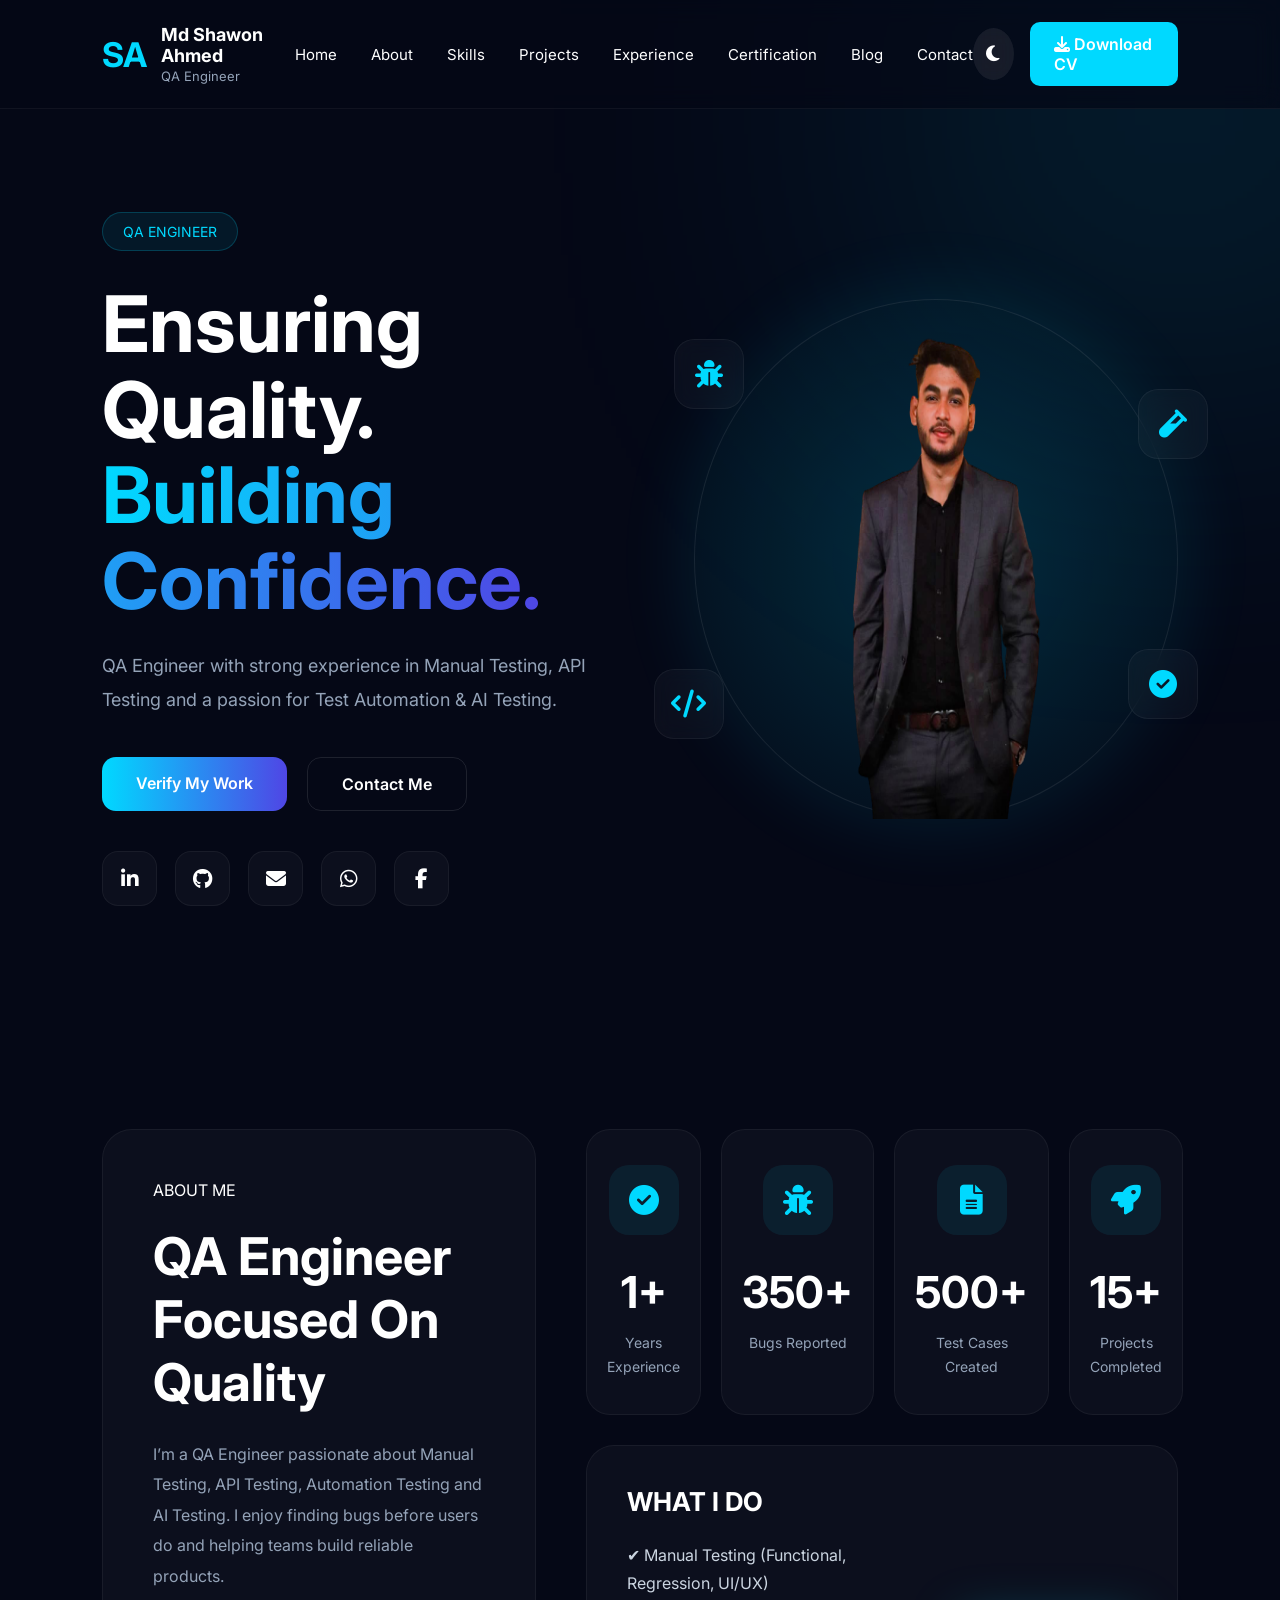
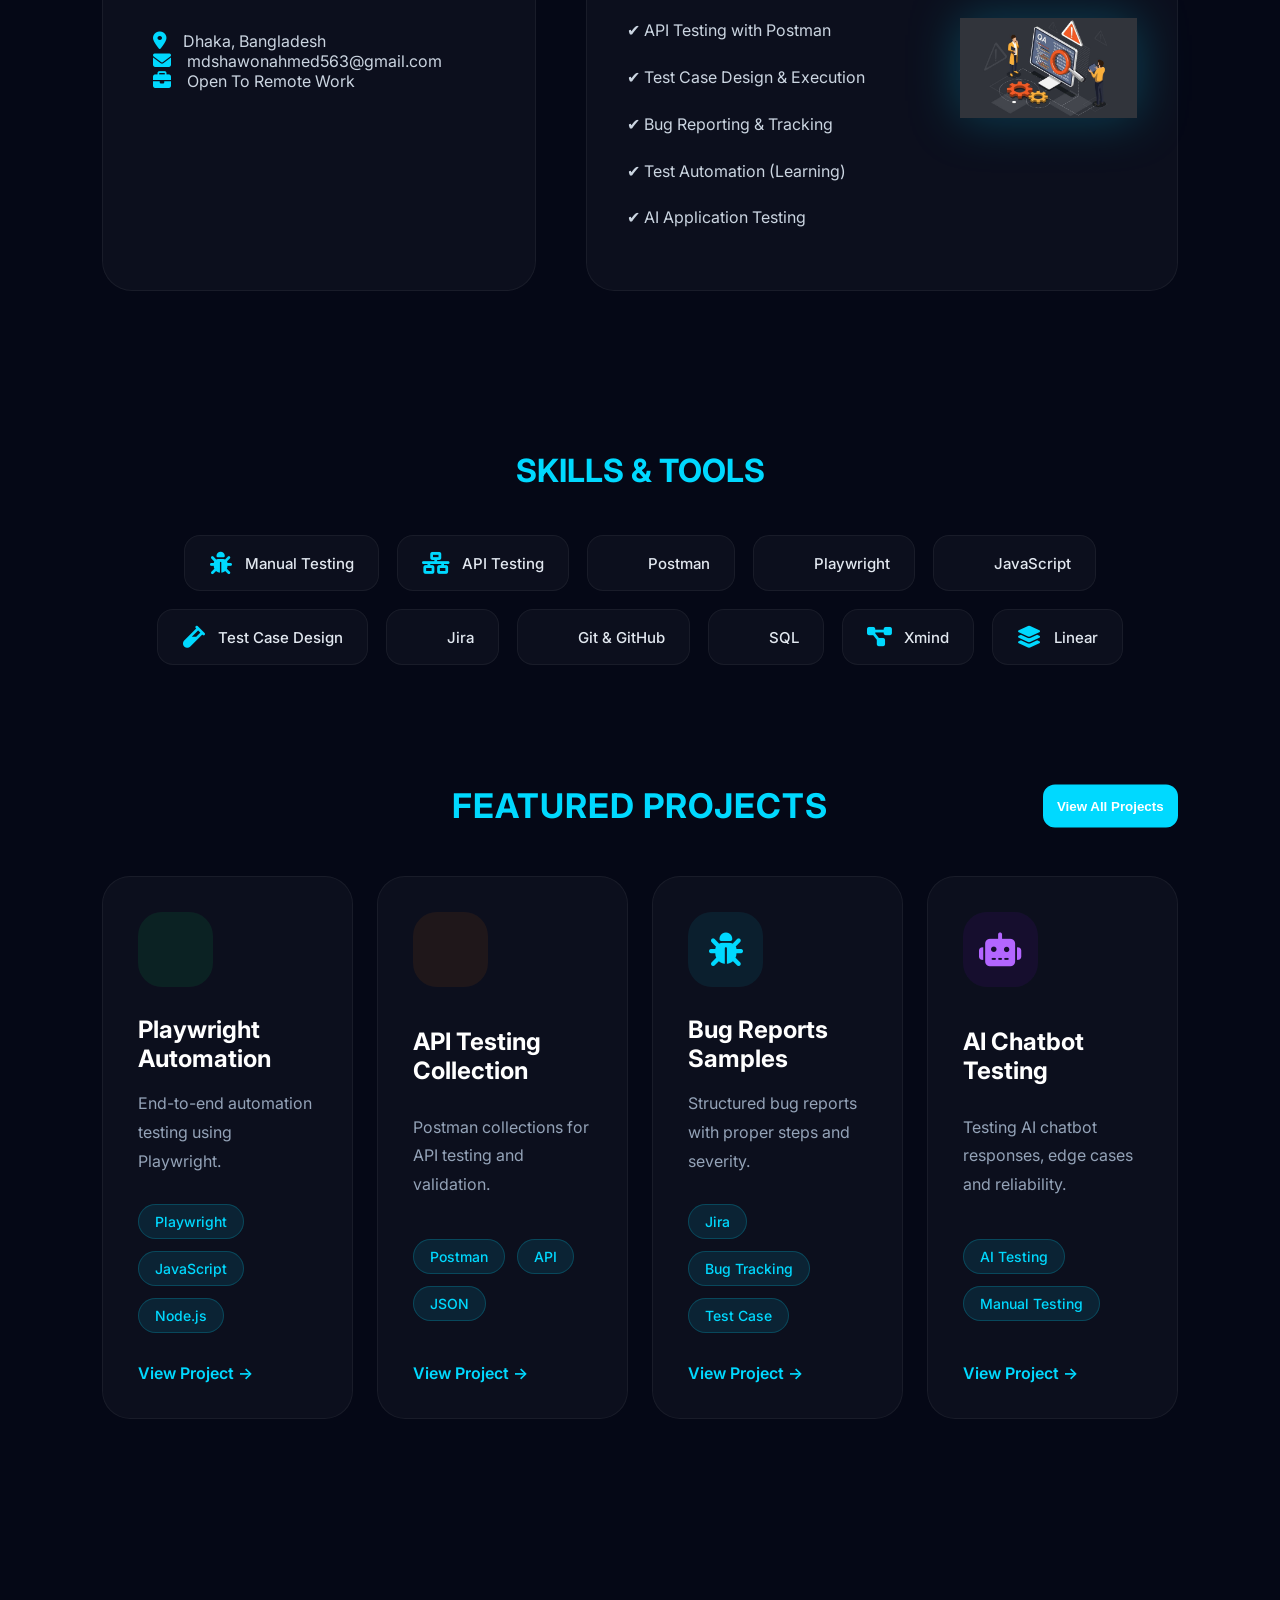
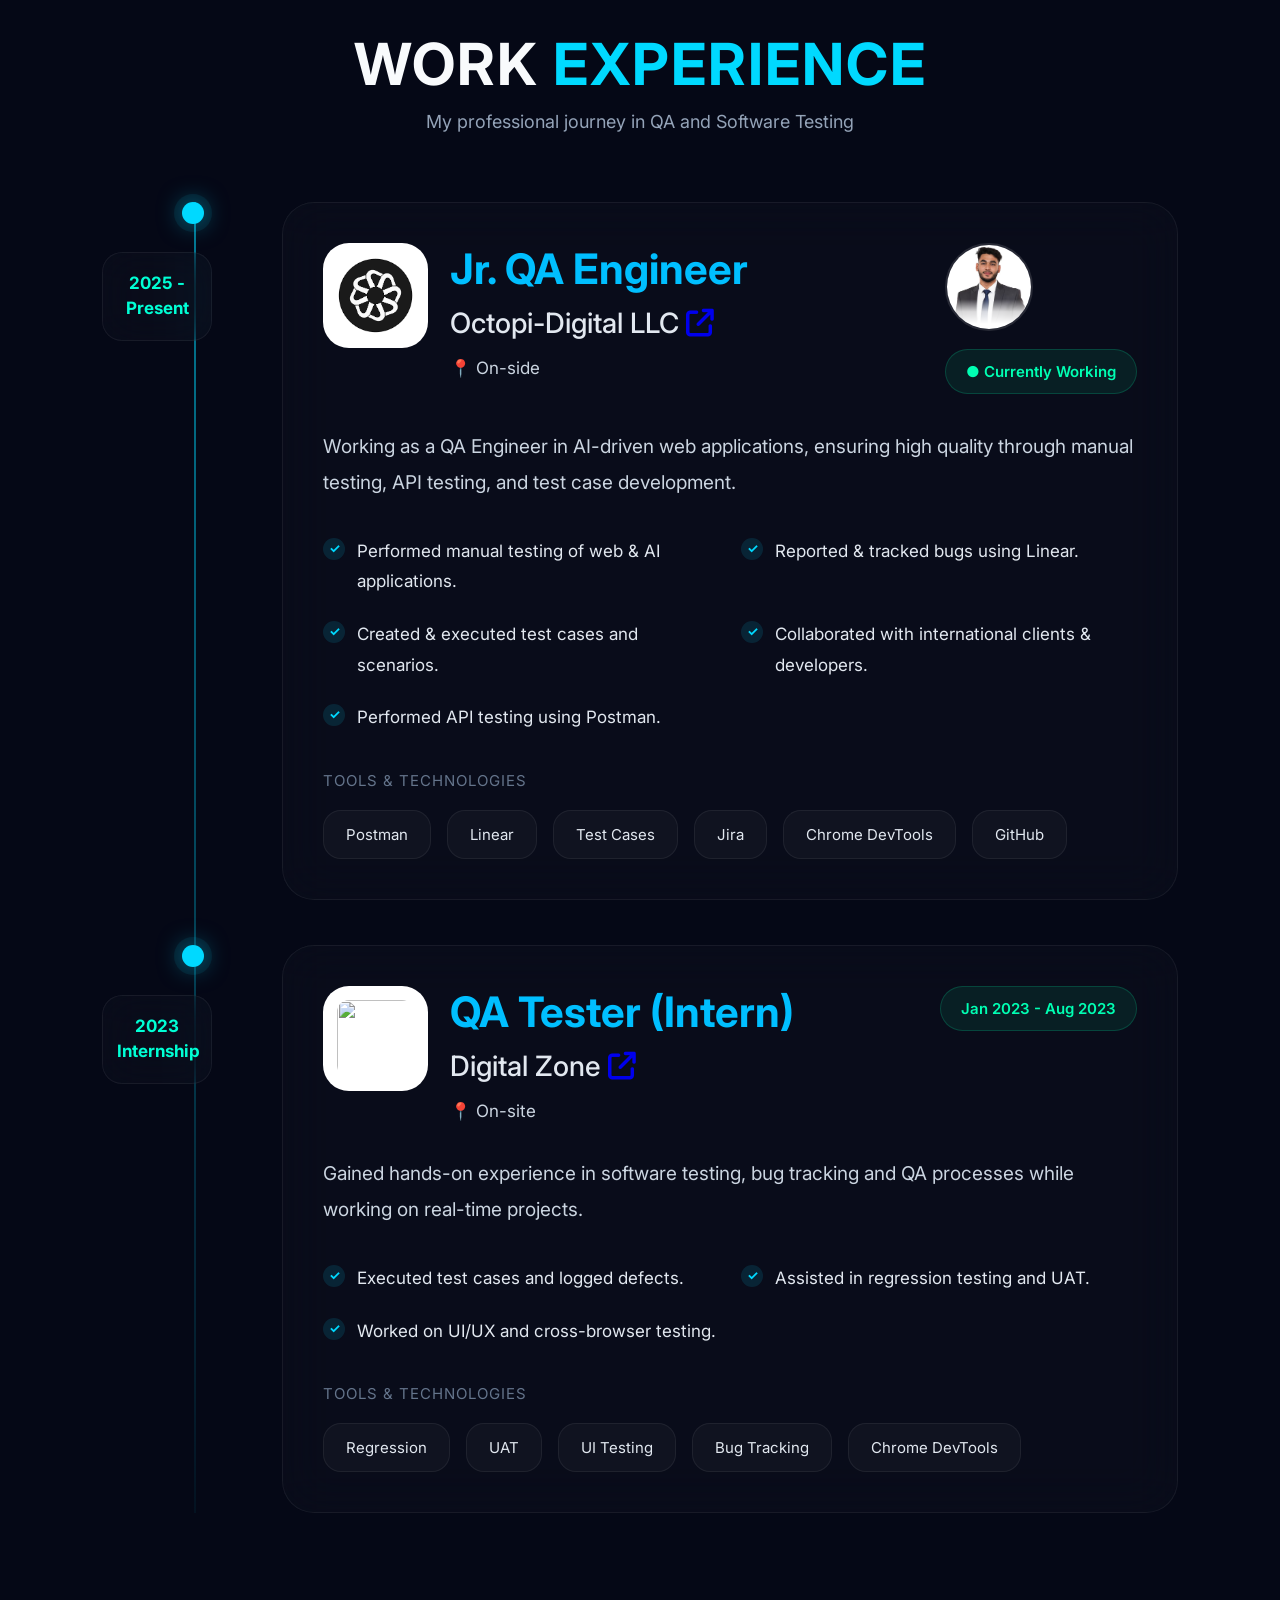
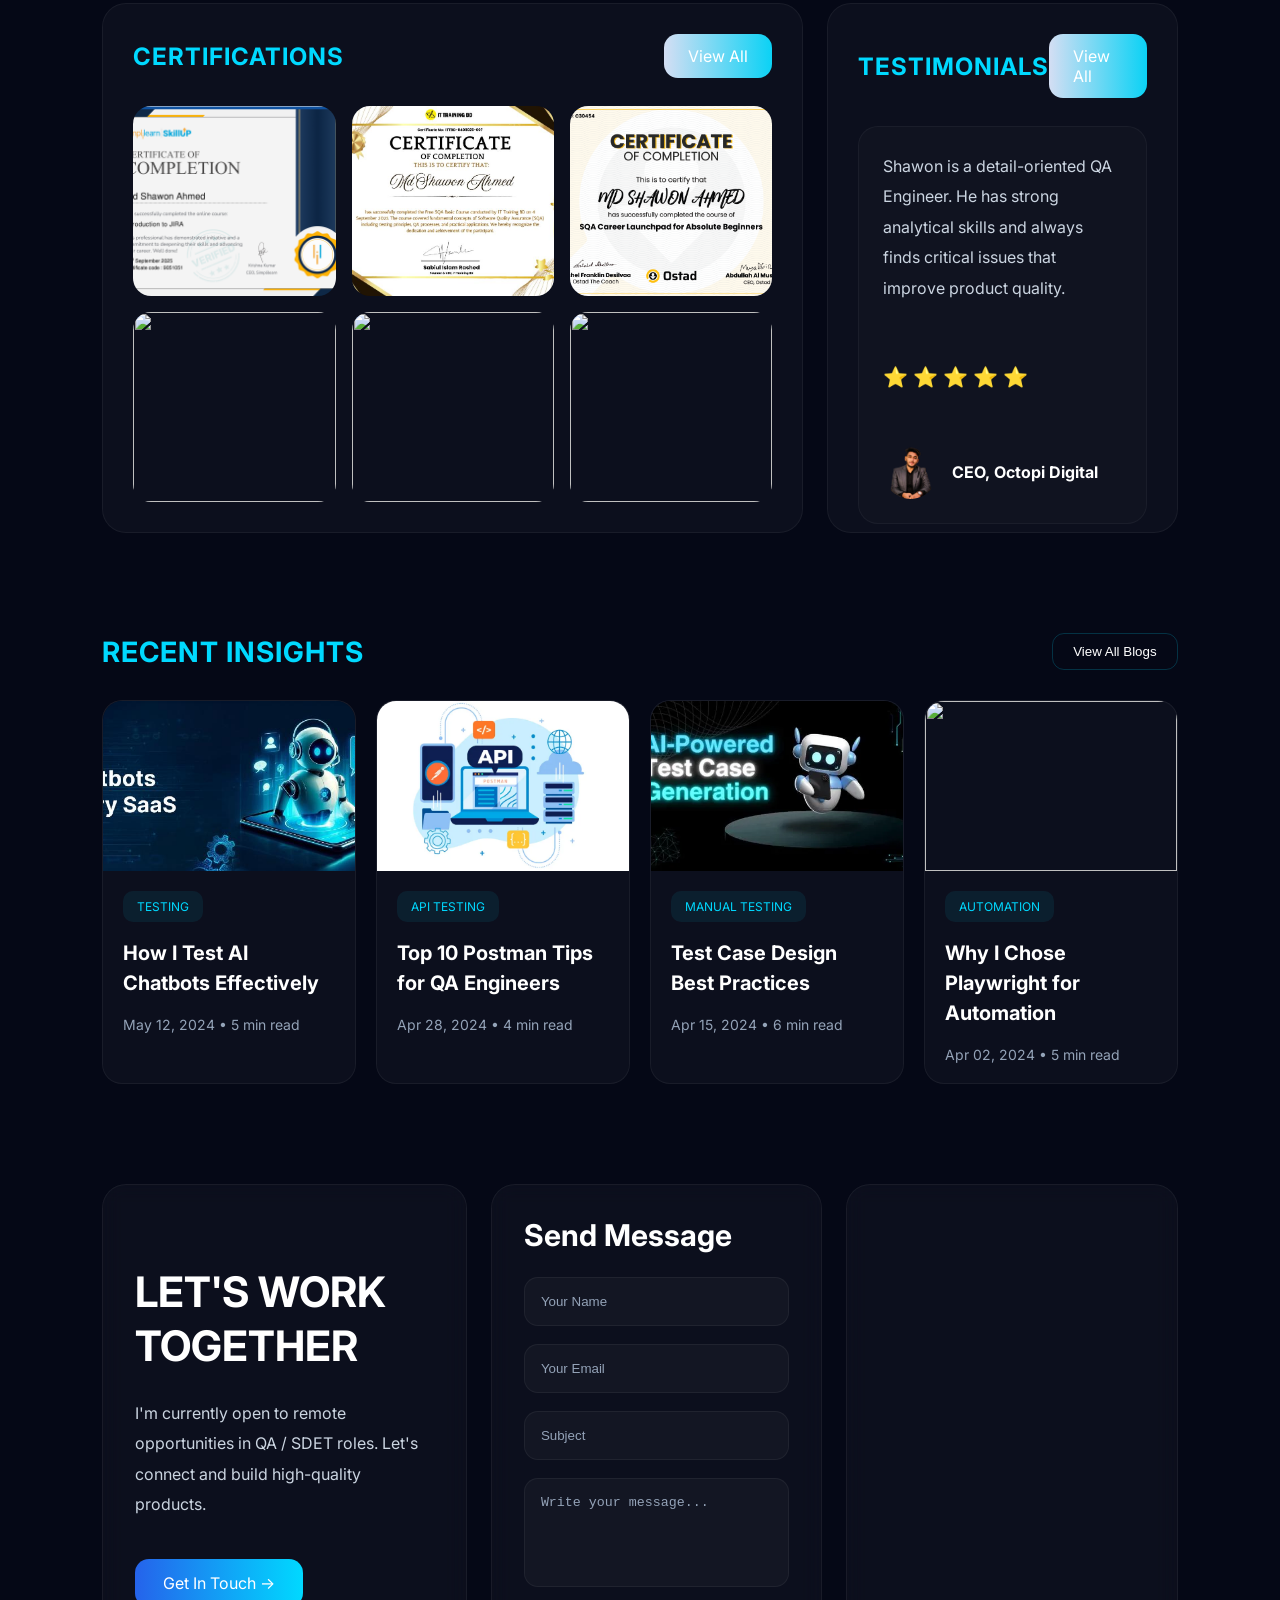
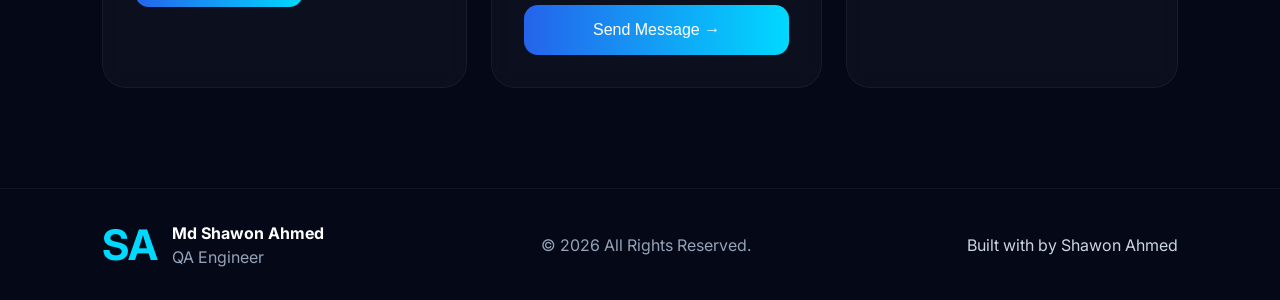
==== index.html @ 70857142 "Added chatbot" ====
<!DOCTYPE html>
<html lang="en">

<head>
    <meta charset="UTF-8" />
    <meta name="viewport" content="width=device-width, initial-scale=1.0" />

    <title>Md Shawon Ahmed | QA Engineer</title>
    <link rel="preconnect" href="https://fonts.googleapis.com">
    <link rel="preconnect" href="https://fonts.gstatic.com" crossorigin>

    <link href="https://fonts.googleapis.com/css2?family=Inter:wght@300;400;500;600;700&display=swap" rel="stylesheet">

    <link rel="stylesheet" href="style.css" />
    <link rel="stylesheet" href="https://cdnjs.cloudflare.com/ajax/libs/font-awesome/6.5.1/css/all.min.css" />
    <link rel="stylesheet" href="https://cdn.jsdelivr.net/gh/devicons/devicon@latest/devicon.min.css">
    <link rel="stylesheet" href="https://cdnjs.cloudflare.com/ajax/libs/font-awesome/6.5.1/css/all.min.css" />
</head>

<body>

    <nav class="navbar">

        <!-- LOGO AREA -->

        <div class="logo-area">

            <div class="logo">
                SA
            </div>

            <div class="logo-text">

                <h3>Md Shawon Ahmed</h3>

                <p>QA Engineer</p>

            </div>

        </div>


        <!-- NAV LINKS -->

        <ul class="nav-links">

            <li>
                <a href="#home">Home</a>
            </li>

            <li>
                <a href="#about">About</a>
            </li>

            <li>
                <a href="#skills">Skills</a>
            </li>

            <li>
                <a href="#projects">Projects</a>
            </li>

            <li>
                <a href="#experience">Experience</a>
            </li>

            <li>
                <a href="#certification">Certification</a>
            </li>

            <li>
                <a href="#blog">Blog</a>
            </li>

            <li>
                <a href="#contact">Contact</a>
            </li>

        </ul>

        <!-- RIGHT BUTTONS -->

        <div class="nav-right">

            <button id="theme-toggle">

                <i class="fas fa-moon"></i>

            </button>

            <a href="cv.pdf" download class="cv-btn"> <i class="fa-solid fa-download"></i>
                Download CV
            </a>
        </div>

    </nav>


    <section class="hero" id="home">

        <div class="hero-left">

            <p class="tag">
                QA ENGINEER
            </p>

            <h1>
                Ensuring Quality.<br>
                <span>Building Confidence.</span>
            </h1>

            <p class="hero-description">

                QA Engineer with strong experience in
                Manual Testing, API Testing and a passion
                for Test Automation & AI Testing.

            </p>

            <div class="hero-buttons">

                <a href="#projects" class="primary-btn">

                    Verify My Work

                </a>

                <a href="#contact" class="secondary-btn">

                    Contact Me

                </a>
            </div>


            <!-- SOCIAL ICONS -->

            <div class="social-icons">

                <a href="https://www.linkedin.com/in/mdshawonahmed/" target="_blank">
                    <i class="fab fa-linkedin-in"></i>
                </a>

                <a href="https://github.com/shawon-sqa" target="_blank">
                    <i class="fab fa-github"></i>
                </a>

                <a href="mailto:mdshawonahmed563@gmail.com" target="_blank">
                    <i class="fas fa-envelope"></i>
                </a>

                <a href="https://wa.me/+8801624496597" target="_blank">
                    <i class="fab fa-whatsapp"></i>
                </a>

                <a href="https://www.facebook.com/share/zrfeBmpU6BJ9ZnfE/" target="_blank">
                    <i class="fab fa-facebook-f"></i>
                </a>

            </div>

        </div>



        <!-- RIGHT SIDE -->

        <div class="hero-right">

            <div class="hero-image-container">

                <!-- FLOAT ICONS -->

                <div class="floating-icon icon-1">
                    <i class="fas fa-bug"></i>
                </div>

                <div class="floating-icon icon-2">
                    <i class="fas fa-code"></i>
                </div>

                <div class="floating-icon icon-3">
                    <i class="fas fa-vial"></i>
                </div>

                <div class="floating-icon icon-4">
                    <i class="fas fa-check-circle"></i>
                </div>


                <!-- IMAGE -->

                <div class="profile-circle">

                    <img src="images/profile.png" height="520px" width="520px" alt="profile">

                </div>

            </div>

        </div>

    </section>

    <!-- ABOUT SECTION -->

    <section class="about-section" id="about">

        <!-- LEFT CARD -->

        <div class="about-left">

            <p class="section-tag">
                ABOUT ME
            </p>

            <h2>
                QA Engineer Focused On Quality
            </h2>

            <p class="about-description">

                I’m a QA Engineer passionate about
                Manual Testing, API Testing,
                Automation Testing and AI Testing.

                I enjoy finding bugs before users do
                and helping teams build reliable products.

            </p>

            <!-- INFO LIST -->

            <div class="about-info">

                <div class="info-item">

                    <i class="fas fa-location-dot"></i>

                    <span>Dhaka, Bangladesh</span>

                </div>


                <div class="info-item">

                    <i class="fas fa-envelope"></i>

                    <span>
                        mdshawonahmed563@gmail.com
                    </span>

                </div>


                <div class="info-item">

                    <i class="fas fa-briefcase"></i>

                    <span>
                        Open To Remote Work
                    </span>

                </div>

            </div>

        </div>



        <!-- RIGHT SIDE -->

        <!-- RIGHT SIDE -->

        <div class="about-right">

            <!-- TOP STATS -->

            <div class="stats-grid">

                <!-- CARD 1 -->

                <div class="stat-card">

                    <div class="stat-icon">
                        <i class="fas fa-check-circle"></i>
                    </div>

                    <h3>1+</h3>

                    <p>Years Experience</p>

                </div>


                <!-- CARD 2 -->

                <div class="stat-card">

                    <div class="stat-icon">
                        <i class="fas fa-bug"></i>
                    </div>

                    <h3>350+</h3>

                    <p>Bugs Reported</p>

                </div>


                <!-- CARD 3 -->

                <div class="stat-card">

                    <div class="stat-icon">
                        <i class="fas fa-file-lines"></i>
                    </div>

                    <h3>500+</h3>

                    <p>Test Cases Created</p>

                </div>


                <!-- CARD 4 -->

                <div class="stat-card">

                    <div class="stat-icon">
                        <i class="fas fa-rocket"></i>
                    </div>

                    <h3>15+</h3>

                    <p>Projects Completed</p>

                </div>

            </div>



            <!-- WHAT I DO CARD -->

            <div class="what-main-card">

                <!-- LEFT -->

                <div class="what-left">

                    <h3>
                        WHAT I DO
                    </h3>

                    <ul>

                        <li>
                            ✔ Manual Testing (Functional, Regression, UI/UX)
                        </li>

                        <li>
                            ✔ API Testing with Postman
                        </li>

                        <li>
                            ✔ Test Case Design & Execution
                        </li>

                        <li>
                            ✔ Bug Reporting & Tracking
                        </li>

                        <li>
                            ✔ Test Automation (Learning)
                        </li>

                        <li>
                            ✔ AI Application Testing
                        </li>

                    </ul>

                </div>



                <!-- RIGHT -->

                <div class="what-image">

                    <img src="images/testing.jpg" alt="testing">

                </div>

            </div>

        </div>

    </section>

    <!-- SKILLS SECTION -->

    <section class="skills-section" id="skills">

        <h2>
            SKILLS & TOOLS
        </h2>

        <div class="tools-wrapper">

            <div class="tool-item">
                <i class="fas fa-bug"></i>
                <span>Manual Testing</span>
            </div>


            <div class="tool-item">
                <i class="fas fa-network-wired"></i>
                <span>API Testing</span>
            </div>


            <div class="tool-item">
                <i class="devicon-postman-plain colored"></i>
                <span>Postman</span>
            </div>


            <div class="tool-item">
                <i class="devicon-playwright-plain colored"></i>
                <span>Playwright</span>
            </div>


            <div class="tool-item">
                <i class="devicon-javascript-plain colored"></i>
                <span>JavaScript</span>
            </div>


            <div class="tool-item">
                <i class="fas fa-vial"></i>
                <span>Test Case Design</span>
            </div>


            <div class="tool-item">
                <i class="devicon-jira-plain colored"></i>
                <span>Jira</span>
            </div>


            <div class="tool-item">
                <i class="devicon-github-original"></i>
                <span>Git & GitHub</span>
            </div>


            <div class="tool-item">
                <i class="devicon-mysql-plain colored"></i>
                <span>SQL</span>
            </div>


            <div class="tool-item">
                <i class="fas fa-diagram-project"></i>
                <span>Xmind</span>
            </div>


            <div class="tool-item">
                <i class="fas fa-layer-group"></i>
                <span>Linear</span>
            </div>

        </div>


    </section>

    <!-- PROJECTS SECTION -->

    <section class="projects-section" id="projects">

        <!-- TITLE -->

        <div class="project-top">

            <h2>
                FEATURED PROJECTS
            </h2>

            <button class="project-btn" onclick="window.location.href='projects.html'">
                View All Projects
            </button>

        </div>



        <!-- PROJECT GRID -->

        <div class="project-grid">


            <!-- CARD 1 -->

            <div class="project-card">

                <div class="project-icon playwright">

                    <i class="devicon-playwright-plain"></i>

                </div>

                <h3>
                    Playwright Automation
                </h3>

                <p>
                    End-to-end automation testing
                    using Playwright.
                </p>


                <!-- TAGS -->

                <div class="project-tags">

                    <span>Playwright</span>

                    <span>JavaScript</span>

                    <span>Node.js</span>

                </div>

                <a href="project-automation-testing.html" class="view-project">
                    View Project →
                </a>
            </div>



            <!-- CARD 2 -->

            <div class="project-card">

                <div class="project-icon postman">

                    <i class="devicon-postman-plain"></i>

                </div>

                <h3>
                    API Testing Collection
                </h3>

                <p>
                    Postman collections for API
                    testing and validation.
                </p>


                <div class="project-tags">

                    <span>Postman</span>

                    <span>API</span>

                    <span>JSON</span>

                </div>


                <a href="project-api-testing.html" class="view-project">
                    View Project →
                </a>
            </div>



            <!-- CARD 3 -->

            <div class="project-card">

                <div class="project-icon bug">

                    <i class="fas fa-bug"></i>

                </div>

                <h3>
                    Bug Reports Samples
                </h3>

                <p>
                    Structured bug reports with
                    proper steps and severity.
                </p>


                <div class="project-tags">

                    <span>Jira</span>

                    <span>Bug Tracking</span>

                    <span>Test Case</span>

                </div>


                <a href="project-bug-report.html" class="view-project">
                    View Project →
                </a>

            </div>



            <!-- CARD 4 -->

            <div class="project-card">

                <div class="project-icon ai">

                    <i class="fas fa-robot"></i>

                </div>

                <h3>
                    AI Chatbot Testing
                </h3>

                <p>
                    Testing AI chatbot responses,
                    edge cases and reliability.
                </p>


                <div class="project-tags">

                    <span>AI Testing</span>

                    <span>Manual Testing</span>

                </div>


                <a href="project-aichatbot-testing.html" class="view-project">
                    View Project →
                </a>

            </div>

        </div>

    </section>


    <!-- EXPERIENCE SECTION -->

    <section class="experience-section" id="experience">

        <h2>
            WORK <span>EXPERIENCE</span>
        </h2>

        <p class="experience-subtitle">
            My professional journey in QA and Software Testing
        </p>


        <div class="experience-wrapper">

            <!-- TIMELINE -->

            <div class="timeline-line"></div>


            <!-- EXPERIENCE 1 -->

            <div class="experience-card">

                <!-- LEFT -->

                <div class="timeline-left">

                    <div class="timeline-dot"></div>

                    <div class="experience-date">

                        2025 -
                        <br>
                        Present

                    </div>

                </div>


                <!-- RIGHT -->

                <div class="experience-content">


                    <!-- TOP -->

                    <div class="experience-top">


                        <!-- LEFT -->

                        <div class="company-left">

                            <img class="company-logo" src="images/octopi-logo.png" alt="">


                            <div class="company-text">

                                <h3>
                                    Jr. QA Engineer
                                </h3>

                                <h4 class="company-link">

                                    Octopi-Digital LLC

                                    <a href="https://octopi-digital.com/" target="_blank">

                                        <i class="fa-solid fa-arrow-up-right-from-square"></i>

                                    </a>

                                </h4>

                                <div class="location">

                                    📍 On-side

                                </div>

                            </div>

                        </div>



                        <!-- RIGHT -->

                        <div class="top-right">

                            <img class="profile-image" src="images/profileoc.png" alt="">


                            <div class="working-badge">

                                ● Currently Working

                            </div>

                        </div>

                    </div>


                    <!-- DESCRIPTION -->

                    <p class="experience-description">

                        Working as a QA Engineer in AI-driven web applications,
                        ensuring high quality through manual testing,
                        API testing, and test case development.

                    </p>


                    <!-- LIST -->

                    <ul class="experience-list">

                        <li>
                            Performed manual testing of web & AI applications.
                        </li>

                        <li>
                            Reported & tracked bugs using Linear.
                        </li>

                        <li>
                            Created & executed test cases and scenarios.
                        </li>

                        <li>
                            Collaborated with international clients & developers.
                        </li>

                        <li>
                            Performed API testing using Postman.
                        </li>

                    </ul>


                    <!-- TOOLS -->

                    <p class="tools-title">
                        TOOLS & TECHNOLOGIES
                    </p>


                    <div class="skills-tags">

                        <span>Postman</span>

                        <span>Linear</span>

                        <span>Test Cases</span>

                        <span>Jira</span>

                        <span>Chrome DevTools</span>

                        <span>GitHub</span>

                    </div>

                </div>

            </div>




            <!-- EXPERIENCE 2 -->

            <div class="experience-card">

                <!-- LEFT -->

                <div class="timeline-left">

                    <div class="timeline-dot"></div>

                    <div class="experience-date">

                        2023
                        <br>
                        Internship

                    </div>

                </div>



                <!-- RIGHT -->

                <div class="experience-content">


                    <!-- TOP -->

                    <div class="experience-top">


                        <!-- LEFT -->

                        <div class="company-left">

                            <img class="company-logo" src="images/intern-logo.png" alt="">


                            <div class="company-text">

                                <h3>
                                    QA Tester (Intern)
                                </h3>

                                <h4 class="company-link">

                                    Digital Zone

                                    <a href="https://yourcompanywebsite.com" target="_blank">

                                        <i class="fa-solid fa-arrow-up-right-from-square"></i>

                                    </a>

                                </h4>

                                <div class="location">

                                    📍 On-site

                                </div>

                            </div>

                        </div>



                        <!-- RIGHT -->

                        <div class="top-right">

                            <div class="working-badge">

                                Jan 2023 - Aug 2023

                            </div>

                        </div>

                    </div>


                    <!-- DESCRIPTION -->

                    <p class="experience-description">

                        Gained hands-on experience in software testing,
                        bug tracking and QA processes while working
                        on real-time projects.

                    </p>


                    <!-- LIST -->

                    <ul class="experience-list">

                        <li>
                            Executed test cases and logged defects.
                        </li>

                        <li>
                            Assisted in regression testing and UAT.
                        </li>

                        <li>
                            Worked on UI/UX and cross-browser testing.
                        </li>

                    </ul>


                    <!-- TOOLS -->

                    <p class="tools-title">
                        TOOLS & TECHNOLOGIES
                    </p>


                    <div class="skills-tags">

                        <span>Regression</span>

                        <span>UAT</span>

                        <span>UI Testing</span>

                        <span>Bug Tracking</span>

                        <span>Chrome DevTools</span>

                    </div>

                </div>

            </div>

        </div>

    </section>

    <!-- CERTIFICATION SECTION -->
    <!-- CERTIFICATE + TESTIMONIAL SECTION -->

    <section class="cert-test-section" id="certification">


        <!-- LEFT -->

        <div class="certificate-section">


            <!-- TOP -->

            <div class="certificate-top">

                <h2>
                    CERTIFICATIONS
                </h2>

                <a href="#testimonials" class="view-all-btn">

                    View All

                </a>

            </div>



            <!-- GRID -->

            <div class="certificate-grid">


                <div class="certificate-card">
                    <img src="images/Introduction to JIRA.png" alt="">
                    <div class="certificate-overlay">

                        <button class="view-cert-btn">

                            <i class="fas fa-eye"></i>

                        </button>

                    </div>
                </div>

                <div class="certificate-card">
                    <img src="images/SQA Basic Course.jpg" alt="">
                    <div class="certificate-overlay">

                        <button class="view-cert-btn">

                            <i class="fas fa-eye"></i>

                        </button>

                    </div>
                </div>

                <div class="certificate-card">
                    <img src="images/ostadC.png" alt="">
                    <div class="certificate-overlay">

                        <button class="view-cert-btn">

                            <i class="fas fa-eye"></i>

                        </button>

                    </div>
                </div>

                <div class="certificate-card">
                    <img src="images/certificate4.jpg" alt="">
                    <div class="certificate-overlay">

                        <button class="view-cert-btn">

                            <i class="fas fa-eye"></i>

                        </button>

                    </div>
                </div>

                <div class="certificate-card">
                    <img src="images/certificate5.jpg" alt="">
                    <div class="certificate-overlay">

                        <button class="view-cert-btn">

                            <i class="fas fa-eye"></i>

                        </button>

                    </div>
                </div>

                <div class="certificate-card">
                    <img src="images/certificate6.jpg" alt="">
                    <div class="certificate-overlay">

                        <button class="view-cert-btn">

                            <i class="fas fa-eye"></i>

                        </button>

                    </div>
                </div>

            </div>

        </div>




        <!-- RIGHT -->

        <div class="testimonial-section">


            <!-- TOP -->

            <div class="testimonial-top">

                <h2>
                    TESTIMONIALS
                </h2>

                <a href="#testimonials" class="view-all-btn">

                    View All

                </a>

            </div>



            <!-- CARD -->

            <div class="testimonial-card">


                <p>

                    Shawon is a detail-oriented QA Engineer.
                    He has strong analytical skills and always
                    finds critical issues that improve product quality.

                </p>



                <!-- STARS -->

                <div class="testimonial-stars">

                    ⭐ ⭐ ⭐ ⭐ ⭐

                </div>



                <!-- USER -->

                <div class="testimonial-user">

                    <img src="images/about-me.png" alt="">


                    <div>

                        <h4>
                            CEO, Octopi Digital
                        </h4>

                    </div>

                </div>

            </div>

        </div>

    </section>

    <!-- BLOG SECTION -->

    <section class="blog-section" id="blog">


        <!-- TOP -->

        <div class="blog-top">

            <h2>
                RECENT INSIGHTS
            </h2>

            <button class="blog-btn">
                View All Blogs
            </button>

        </div>



        <!-- GRID -->

        <div class="blog-grid">


            <!-- CARD 1 -->

            <div class="blog-card">

                <img src="images/blog1.jpg" alt="">


                <div class="blog-content">

                    <span>
                        TESTING
                    </span>

                    <h3>
                        How I Test AI Chatbots Effectively
                    </h3>

                    <p>
                        May 12, 2024 • 5 min read
                    </p>

                </div>

            </div>





            <!-- CARD 2 -->

            <div class="blog-card">

                <img src="images/blog2.webp" alt="">


                <div class="blog-content">

                    <span>
                        API TESTING
                    </span>

                    <h3>
                        Top 10 Postman Tips for QA Engineers
                    </h3>

                    <p>
                        Apr 28, 2024 • 4 min read
                    </p>

                </div>

            </div>





            <!-- CARD 3 -->

            <div class="blog-card">

                <img src="images/blog3.webp" alt="">


                <div class="blog-content">

                    <span>
                        MANUAL TESTING
                    </span>

                    <h3>
                        Test Case Design Best Practices
                    </h3>

                    <p>
                        Apr 15, 2024 • 6 min read
                    </p>

                </div>

            </div>





            <!-- CARD 4 -->

            <div class="blog-card">

                <img src="images/blog4.jpg" alt="">


                <div class="blog-content">

                    <span>
                        AUTOMATION
                    </span>

                    <h3>
                        Why I Chose Playwright for Automation
                    </h3>

                    <p>
                        Apr 02, 2024 • 5 min read
                    </p>

                </div>

            </div>

        </div>

    </section>
    <!-- CONTACT SECTION -->

    <!-- CONTACT SECTION -->

    <section class="contact-wrapper" id="contact">


        <!-- LEFT -->

        <div class="contact-left">

            <h2>
                LET'S WORK TOGETHER
            </h2>

            <p>
                I'm currently open to remote opportunities
                in QA / SDET roles. Let's connect and build
                high-quality products.
            </p>

            <a href="#contact-form" class="contact-btn">

                Get In Touch →

            </a>

        </div>





        <!-- MIDDLE -->

        <div class="contact-middle">

            <h3>
                Send Message
            </h3>


            <form id="contactForm">

                <!-- Disable Captcha -->

                <input type="hidden" name="_captcha" value="false">


                <!-- Redirect after submit -->

                <input type="hidden" name="_next" value="https://shawon-sqa.github.io/">


                <input type="text" name="from_name" placeholder="Your Name" required>


                <input type="email" name="from_email" placeholder="Your Email" required>

                <input type="text" name="subject" placeholder="Subject" required>
                <textarea name="message" rows="5" placeholder="Write your message..." required></textarea>


                <button type="submit">

                    Send Message →

                </button>

            </form>

        </div>





        <!-- RIGHT -->

        <div class="contact-map">

            <iframe src="https://www.google.com/maps?q=Dhaka,Bangladesh&output=embed" allowfullscreen="" loading="lazy">
            </iframe>

        </div>

    </section>

    <!-- CERTIFICATE MODAL -->

    <div class="cert-modal">

        <span class="close-modal">

            &times;

        </span>

        <img class="modal-img" src="">

    </div>



    <!-- FOOTER -->

    <footer class="footer">


        <!-- LEFT -->

        <div class="footer-left">

            <h2>SA</h2>

            <div>

                <h4>
                    Md Shawon Ahmed
                </h4>

                <p>
                    QA Engineer
                </p>

            </div>

        </div>



        <!-- CENTER -->

        <div class="footer-center">

            © 2026 All Rights Reserved.

        </div>



        <!-- RIGHT -->

        <div class="footer-right">

            Built with by Shawon Ahmed

        </div>

    </footer>
    <!-- SUCCESS POPUP -->

    <div class="success-popup">

        <div class="success-box">

            <div class="success-icon">

                <i class="fas fa-check"></i>

            </div>

            <h3>
                Message Sent!
            </h3>

            <p>
                Thank you for contacting me.
            </p>

        </div>

    </div>
    <script src="https://cdn.jsdelivr.net/npm/@emailjs/browser@4/dist/email.min.js"></script>

    <script src="script.js"></script>
    <script src="//code.tidio.co/f2prr1roifsjgstepkvhgmyi4flfkgb4.js" async></script>

</body>

</html>
---- style.css ----
html {
  scroll-behavior: smooth;
}

* {
  margin: 0;
  padding: 0;
  box-sizing: border-box;
}


body {
  font-family: 'Inter', sans-serif;
  background: #050816;
  color: white;
}

body::before {
  content: "";

  position: fixed;

  width: 500px;
  height: 500px;

  background: #00D9FF;

  top: -150px;
  right: -150px;

  filter: blur(180px);

  opacity: 0.15;

  z-index: -1;
}

/* NAVBAR */

/* ===================================
   NAVBAR
=================================== */

.navbar {
  width: 100%;

  padding: 22px 8%;

  display: flex;
  justify-content: space-between;
  align-items: center;

  position: sticky;
  top: 0;

  z-index: 1000;

  background: rgba(5, 8, 22, 0.7);

  backdrop-filter: blur(12px);

  border-bottom:
    1px solid rgba(255, 255, 255, 0.05);
}


/* LOGO AREA */

.logo-area {
  display: flex;
  align-items: center;

  gap: 14px;
}


.logo {
  font-size: 34px;
  font-weight: 700;

  color: #00D9FF;
}


.logo-text h3 {
  font-size: 18px;

  margin-bottom: 2px;
}


.logo-text p {
  font-size: 13px;

  color: #94A3B8;
}


/* NAV LINKS */

.nav-links {
  display: flex;

  gap: 34px;

  list-style: none;
}


.nav-links a {
  text-decoration: none;

  color: white;

  font-size: 15px;

  transition: 0.3s;

  position: relative;
}


.nav-links a:hover {
  color: #00D9FF;
}


/* ACTIVE LINE */

.nav-links a::after {

  content: "";

  width: 0;
  height: 2px;

  background: #00D9FF;

  position: absolute;

  left: 0;
  bottom: -8px;

  transition: 0.4s;
}


.nav-links a:hover::after {
  width: 100%;
}


/* RIGHT SIDE */

.nav-right {
  display: flex;
  align-items: center;

  gap: 16px;
}
/*view my wrok buttton*/
.primary-btn{
    text-decoration: none;
}
.secondary-btn{
    text-decoration: none;
}
.cv-btn{
    text-decoration: none;
}
/* CV BUTTON */

.cv-btn {
  padding: 14px 26px;

  border-radius: 14px;

  border: 1px solid rgba(0, 217, 255, 0.2);

  background: transparent;

  color: white;

  font-weight: 600;

  cursor: pointer;

  transition: 0.4s;
}


.cv-btn:hover {
  transform: translateY(-4px);

  border-color: #00D9FF;

  box-shadow:
    0 10px 30px rgba(0, 217, 255, 0.15);
}

.cv-btn {

  /* THEME TOGGLE */

  #theme-toggle {
    width: 50px;
    height: 50px;

    border-radius: 50%;

    border: 1px solid rgba(255, 255, 255, 0.1);

    background: rgba(255, 255, 255, 0.05);

    color: white;

    font-size: 20px;

    cursor: pointer;

    transition: 0.3s;
  }


  #theme-toggle:hover {
    transform: rotate(15deg);

    border-color: #00D9FF;

    box-shadow: 0 0 20px rgba(0, 217, 255, 0.25);
  }

  padding: 12px 24px;

  background: #00D9FF;
  border: none;
  border-radius: 10px;

  font-weight: 600;
  cursor: pointer;

  transition: 0.3s;
}


.cv-btn:hover {
  transform: translateY(-3px);
}
/* THEME BUTTON */

#theme-toggle{

    width: 52px;
    height: 52px;

    border: none;

    border-radius: 50%;

    background:
    rgba(255,255,255,0.08);

    color: white;

    font-size: 18px;

    cursor: pointer;

    transition: 0.4s;

    display: flex;

    justify-content: center;

    align-items: center;

    backdrop-filter: blur(10px);
}


#theme-toggle:hover{

    transform: rotate(180deg);

    background: #00D9FF;

    color: black;
}


/* LIGHT MODE */

.light-mode #theme-toggle{

    background: #E2E8F0;

    color: #0F172A;
}

/* HERO SECTION */

.hero {
  min-height: 100vh;

  padding: 0 8%;

  display: flex;
  justify-content: space-between;
  align-items: center;

  gap: 80px;

  position: relative;
}


/* LEFT SIDE */

.hero-left {
  width: 50%;
}


.tag {
  display: inline-block;

  padding: 10px 20px;

  border-radius: 30px;

  background: rgba(0, 217, 255, 0.08);

  border: 1px solid rgba(0, 217, 255, 0.2);

  color: #00D9FF;

  font-size: 14px;

  margin-bottom: 30px;
}


.hero-left h1 {
  font-size: 78px;

  line-height: 1.1;

  margin-bottom: 25px;

  font-weight: 700;
}


.hero-left h1 span {
  background: linear-gradient(to right,
      #00D9FF,
      #4F46E5);

  -webkit-background-clip: text;
  -webkit-text-fill-color: transparent;
}


.hero-description {
  color: #94A3B8;

  font-size: 18px;

  line-height: 1.9;

  max-width: 600px;

  margin-bottom: 40px;
}


/* BUTTONS */

.hero-buttons {
  display: flex;

  gap: 20px;

  margin-bottom: 40px;
}


.primary-btn {
  padding: 16px 34px;

  border: none;

  border-radius: 14px;

  background: linear-gradient(to right,
      #00D9FF,
      #4F46E5);

  color: white;

  font-weight: 600;

  cursor: pointer;

  transition: 0.4s;
}


.secondary-btn {
  padding: 16px 34px;

  border-radius: 14px;

  border: 1px solid rgba(255, 255, 255, 0.1);

  background: transparent;

  color: white;

  font-weight: 600;

  cursor: pointer;

  transition: 0.4s;
}


.primary-btn:hover,
.secondary-btn:hover {
  transform: translateY(-5px);

  box-shadow: 0 15px 40px rgba(0, 217, 255, 0.15);
}


/* SOCIAL ICONS */

.social-icons {
  display: flex;

  gap: 18px;
}


.social-icons a {
  width: 55px;
  height: 55px;

  border-radius: 16px;

  display: flex;
  justify-content: center;
  align-items: center;

  background: rgba(255, 255, 255, 0.03);

  border: 1px solid rgba(255, 255, 255, 0.05);

  color: white;

  font-size: 20px;

  text-decoration: none;

  transition: 0.4s;
}


.social-icons a:hover {
  transform: translateY(-6px);

  border-color: #00D9FF;

  color: #00D9FF;

  box-shadow: 0 10px 30px rgba(0, 217, 255, 0.15);
}


/* RIGHT SIDE */

.hero-right {
  width: 45%;

  display: flex;
  justify-content: center;
}


.hero-image-container {
  position: relative;
}


/* PROFILE */

.profile-circle {
  width: 520px;
  height: 520px;

  border-radius: 50%;

  background:
    radial-gradient(circle,
      rgba(0, 217, 255, 0.18),
      transparent);

  display: flex;
  justify-content: center;
  align-items: center;

  border: 1px solid rgba(255, 255, 255, 0.08);

  box-shadow:
    0 0 80px rgba(0, 217, 255, 0.12);
}


.profile-circle img {
  width: 100%;
  max-width: 460px;

}


/* FLOATING ICONS */

.floating-icon {
  width: 70px;
  height: 70px;

  border-radius: 20px;

  background: rgba(255, 255, 255, 0.03);

  border: 1px solid rgba(255, 255, 255, 0.05);

  backdrop-filter: blur(10px);

  display: flex;
  justify-content: center;
  align-items: center;

  position: absolute;

  color: #00D9FF;

  font-size: 28px;

  animation: float 4s ease-in-out infinite;
}


/* ICON POSITIONS */

.icon-1 {
  top: 40px;
  left: -20px;
}

.icon-2 {
  bottom: 80px;
  left: -40px;
}

.icon-3 {
  top: 90px;
  right: -30px;
}

.icon-4 {
  bottom: 100px;
  right: -20px;
}


/* FLOAT ANIMATION */

@keyframes float {

  0% {
    transform: translateY(0px);
  }

  50% {
    transform: translateY(-15px);
  }

  100% {
    transform: translateY(0px);
  }

}

.profile-circle img {
  width: 100%;
  max-width: 380px;
}

/* ABOUT SECTION */

.about-section {
  padding: 120px 8%;

  display: flex;
  justify-content: space-between;

  gap: 50px;
}


/* LEFT */

.about-left {
  width: 42%;

  padding: 50px;

  border-radius: 30px;

  background:
    rgba(255, 255, 255, 0.03);

  border:
    1px solid rgba(255, 255, 255, 0.05);
}


.about-left h2 {
  font-size: 52px;

  margin: 25px 0;
}


.about-description {
  color: #94A3B8;

  line-height: 1.9;

  margin-bottom: 40px;
}

/* WHAT I DO */




.info-item {
  display: flex;
  align-items: center;

  gap: 16px;

  color: #CBD5E1;
}


.info-item i {
  color: #00D9FF;

  font-size: 18px;
}


/* RIGHT */
/* RIGHT SIDE */

.about-right {
  width: 55%;

  display: flex;
  flex-direction: column;

  gap: 30px;
}


/* TOP GRID */

.stats-grid {
  display: grid;

  grid-template-columns: repeat(4, 1fr);

  gap: 20px;
}


/* STAT CARD */

.stat-card {
  padding: 35px 20px;

  border-radius: 24px;

  background:
    rgba(255, 255, 255, 0.03);

  border:
    1px solid rgba(255, 255, 255, 0.05);

  text-align: center;

  transition: 0.4s;
}


.stat-card:hover {
  transform: translateY(-6px);

  border-color: #00D9FF;

  box-shadow:
    0 10px 30px rgba(0, 217, 255, 0.12);
}


/* ICON */

.stat-icon {
  width: 65px;
  height: 65px;

  border-radius: 20px;

  background:
    rgba(0, 217, 255, 0.08);

  display: flex;
  justify-content: center;
  align-items: center;

  margin: auto;
  margin-bottom: 24px;
}


.stat-icon i {
  color: #00D9FF;

  font-size: 28px;
}


/* TEXT */

.stat-card h3 {
  font-size: 38px;

  margin-bottom: 10px;
}


.stat-card p {
  color: #94A3B8;

  line-height: 1.6;

  font-size: 14px;
}


/* WHAT MAIN CARD */

.what-main-card {
  padding: 40px;

  border-radius: 28px;

  background:
    rgba(255, 255, 255, 0.03);

  border:
    1px solid rgba(255, 255, 255, 0.05);

  display: flex;
  justify-content: space-between;
  align-items: center;

  gap: 30px;
}


/* LEFT */

.what-left {
  width: 60%;
}


.what-left h3 {
  margin-bottom: 24px;

  font-size: 26px;
}


.what-left ul {
  list-style: none;
}


.what-left ul li {
  margin-bottom: 18px;

  color: #CBD5E1;

  line-height: 1.8;
}


/* IMAGE */

.what-image {
  width: 35%;

  display: flex;
  justify-content: center;
}


.what-image img {
  width: 100%;
  max-width: 260px;

  filter:
    drop-shadow(0 0 25px rgba(0, 217, 255, 0.25));
}

.stat-card:hover {
  transform: translateY(-8px);

  border-color: #00D9FF;

  box-shadow:
    0 10px 30px rgba(0, 217, 255, 0.12);
}


/* ICON */

.stat-icon {
  width: 70px;
  height: 70px;

  border-radius: 20px;

  background:
    rgba(0, 217, 255, 0.08);

  display: flex;
  justify-content: center;
  align-items: center;

  margin-bottom: 30px;
}


.stat-icon i {
  color: #00D9FF;

  font-size: 30px;
}


/* TEXT */

.stat-card h3 {
  font-size: 44px;

  margin-bottom: 12px;
}


.stat-card p {
  color: #94A3B8;

  line-height: 1.7;
}

/* SKILLS SECTION */

.skills-section {
  padding: 40px 8% 120px;
}


.skills-section h2 {
  text-align: center;

  margin-bottom: 45px;

  font-size: 32px;

  color: #00D9FF;
}


/* TOOLS WRAPPER */

.tools-wrapper {
  display: flex;

  flex-wrap: wrap;

  justify-content: center;

  gap: 18px;
}


/* TOOL ITEM */

.tool-item {
  padding: 16px 24px;

  border-radius: 16px;

  background:
    rgba(255, 255, 255, 0.03);

  border:
    1px solid rgba(255, 255, 255, 0.05);

  display: flex;
  align-items: center;

  gap: 12px;

  transition: 0.4s;

  cursor: pointer;
}


.tool-item:hover {
  transform: translateY(-5px);

  border-color: #00D9FF;

  box-shadow:
    0 10px 25px rgba(0, 217, 255, 0.12);
}


/* ICON */

.tool-item i {
  color: #00D9FF;

  font-size: 22px;
  min-width: 24px;
  text-align: center;
}


/* TEXT */

.tool-item span {
  color: #E2E8F0;

  font-size: 15px;

  font-weight: 500;
}

/* PROJECTS SECTION */

.projects-section {
  padding: 0 8% 120px;
}


/* TOP */

.project-top {
  position: relative;

  display: flex;
  justify-content: center;
  align-items: center;

  margin-bottom: 50px;
}


.project-top h2 {
  font-size: 34px;

  color: #00D9FF;

  letter-spacing: 1px;
}

/* BUTTON */

.project-btn {
  padding: 14px 24px;

  border-radius: 14px;

  border:
    1px solid rgba(0, 217, 255, 0.2);

  background: transparent;

  color: white;

  cursor: pointer;

  transition: 0.4s;

  width: fit-content;

  white-space: nowrap;

  position: absolute;

  right: 0;

  top: 50%;

  transform: translateY(-50%);
}


.project-btn:hover {
  transform: translateY(-4px);

  border-color: #00D9FF;

  box-shadow:
    0 10px 25px rgba(0, 217, 255, 0.12);
}


/* GRID */

.project-grid {
  display: grid;

  grid-template-columns: repeat(4, 1fr);

  gap: 24px;
}


/* CARD */

.project-card {
  padding: 35px;

  border-radius: 28px;

  background:
    rgba(255, 255, 255, 0.03);

  border:
    1px solid rgba(255, 255, 255, 0.05);

  transition: 0.4s;

  display: flex;
  flex-direction: column;

  justify-content: space-between;

  min-height: 470px;
}

.project-card:hover {
  transform: translateY(-8px);

  border-color: #00D9FF;

  box-shadow:
    0 10px 30px rgba(0, 217, 255, 0.12);
}


/* ICON */

.project-icon {
  width: 75px;
  height: 75px;

  border-radius: 24px;

  display: flex;
  justify-content: center;
  align-items: center;

  margin-bottom: 28px;

  font-size: 34px;
}


/* ICON COLORS */

.playwright {
  background:
    rgba(0, 255, 120, 0.08);

  color: #00ff84;
}


.postman {
  background:
    rgba(255, 120, 0, 0.08);

  color: #ff7b00;
}


.bug {
  background:
    rgba(0, 217, 255, 0.08);

  color: #00D9FF;
}


.ai {
  background:
    rgba(140, 0, 255, 0.08);

  color: #b366ff;
}


/* TEXT */

.project-card h3 {
  font-size: 24px;

  margin-bottom: 16px;
}


.project-card p {
  color: #94A3B8;

  line-height: 1.8;

  margin-bottom: 28px;
}


/* TAGS */

.project-tags {
  display: flex;

  flex-wrap: nowrap;

  gap: 10px;

  margin-bottom: 28px;

  overflow-x: auto;
}


.project-tags span {
  padding: 10px 16px;

  border-radius: 12px;

  background:
    rgba(255, 255, 255, 0.03);

  border:
    1px solid rgba(255, 255, 255, 0.05);

  font-size: 13px;

  color: #CBD5E1;

  font-weight: 500;

  white-space: nowrap;
}


/* LINK */

.view-project {
  color: #00D9FF;

  text-decoration: none;

  font-weight: 600;

  transition: 0.4s;
}


.view-project:hover {
  letter-spacing: 1px;
}

/* CONTENT */

.project-content {
  padding: 35px;
}


.project-content h3 {
  font-size: 28px;

  margin-bottom: 20px;
}


.project-content p {
  color: #94A3B8;

  line-height: 1.8;

  margin-bottom: 25px;
}


/* TAGS */

.project-tags {
  display: flex;
  flex-wrap: wrap;

  gap: 12px;

  margin-bottom: 30px;
}


.project-tags span {
  padding: 8px 16px;

  background: rgba(0, 217, 255, 0.1);

  border: 1px solid rgba(0, 217, 255, 0.2);

  border-radius: 30px;

  color: #00D9FF;

  font-size: 14px;
}


/* BUTTONS */

.project-buttons {
  display: flex;

  gap: 15px;
}


.project-btn {
  flex: 1;

  padding: 14px;

  border: none;

  border-radius: 12px;

  background: #00D9FF;

  font-weight: 600;

  cursor: pointer;

  transition: 0.3s;
}


.project-btn-outline {
  flex: 1;

  padding: 14px;

  border-radius: 12px;

  border: 1px solid #00D9FF;

  background: transparent;

  color: white;

  font-weight: 600;

  cursor: pointer;

  transition: 0.3s;
}


.project-btn:hover,
.project-btn-outline:hover {
  transform: translateY(-3px);

  box-shadow: 0 10px 25px rgba(0, 217, 255, 0.15);
}


/*SKILLS & TOOLS LIGHT MODE BORDER*/

.light-mode .skill-item,
.light-mode .tool-item{

    border:
    1px solid rgba(15,23,42,0.12);

    background: white;

    box-shadow:
    0 2px 10px rgba(0,0,0,0.04);
}



/* HOVER EFFECT */

.light-mode .skill-item:hover,
.light-mode .tool-item:hover{

    border:
    1px solid rgba(37,99,235,0.35);

    transform: translateY(-3px);

    transition: 0.3s ease;
}
/* EXPERIENCE SECTION */

.experience-section {

  padding: 90px 8%;

  position: relative;
}


/* TITLE */

.experience-section h2 {

  text-align: center;

  font-size: 58px;

  font-weight: 700;

  letter-spacing: 2px;

  margin-bottom: 12px;

  color: #F8FAFC;
}


.experience-section h2 span {

  color: #00D9FF;
}


.experience-subtitle {

  text-align: center;

  color: #94A3B8;

  font-size: 18px;

  margin-bottom: 70px;
}


/* MAIN WRAPPER */

.experience-wrapper {

  position: relative;

  display: flex;

  flex-direction: column;

  gap: 45px;
}


/* TIMELINE LINE */

.timeline-line {

  position: absolute;

  left: 92px;

  top: 0;

  width: 2px;

  height: 100%;

  background:
    linear-gradient(to bottom,
      rgba(0, 217, 255, 0.55),
      rgba(0, 217, 255, 0.05));
}


/* CARD */

.experience-card {

  display: flex;

  gap: 40px;

  position: relative;
}


/* LEFT SIDE */

.timeline-left {

  width: 140px;

  position: relative;

  z-index: 2;
}


/* DOT */

.timeline-dot {

  width: 22px;
  height: 22px;

  border-radius: 50%;

  background: #00D9FF;

  margin-left: 80px;

  margin-bottom: 28px;

  position: relative;

  box-shadow:
    0 0 0 8px rgba(0, 217, 255, 0.08),
    0 0 25px rgba(0, 217, 255, 0.55);
}


/* DATE BOX */

.experience-date {

  width: 110px;

  padding: 18px 14px;

  border-radius: 20px;

  text-align: center;

  background:
    rgba(255, 255, 255, 0.02);

  border:
    1px solid rgba(255, 255, 255, 0.06);

  backdrop-filter: blur(20px);

  color: #00FFD5;

  font-size: 17px;

  font-weight: 700;

  line-height: 1.5;
}


/* CONTENT BOX */

.experience-content {

  flex: 1;

  padding: 40px;

  border-radius: 32px;

  background:
    rgba(255, 255, 255, 0.02);

  border:
    1px solid rgba(255, 255, 255, 0.06);

  backdrop-filter: blur(24px);

  transition: 0.4s ease;

  position: relative;

  overflow: hidden;
}


/* HOVER */

.experience-content:hover {

  transform: translateY(-8px);

  border:
    1px solid rgba(0, 217, 255, 0.18);

  box-shadow:
    0 0 40px rgba(0, 217, 255, 0.08);
}


/* TOP */

.experience-top {

  display: flex;

  justify-content: space-between;

  align-items: flex-start;

  gap: 20px;

  margin-bottom: 35px;
}


/* LEFT INFO */

.company-left {

  display: flex;

  gap: 22px;
}


/* LOGO */

.company-logo {

  width: 105px;
  height: 105px;

  border-radius: 26px;

  background: white;

  padding: 14px;

  object-fit: cover;
}


/* TEXT */

.company-text h3 {

  color: #00BFFF;

  font-size: 42px;

  margin-bottom: 12px;

  font-weight: 700;
}


.company-text h4 {

  color: #E2E8F0;

  font-size: 28px;

  font-weight: 500;

  margin-bottom: 18px;
}


/* LOCATION */

.location {

  display: flex;

  align-items: center;

  gap: 8px;

  color: #CBD5E1;

  font-size: 17px;
}


/* RIGHT SIDE */

.top-right {

  text-align: right;
}


/* PROFILE */

.profile-image {

  width: 88px;
  height: 88px;

  border-radius: 50%;

  object-fit: cover;

  border:
    2px solid rgba(255, 255, 255, 0.12);

  margin-bottom: 18px;
}


/* BADGE */

.working-badge {

  display: inline-flex;

  align-items: center;

  gap: 10px;

  padding: 12px 20px;

  border-radius: 30px;

  background:
    rgba(0, 255, 170, 0.08);

  border:
    1px solid rgba(0, 255, 170, 0.18);

  color: #00FFB3;

  font-size: 15px;

  font-weight: 600;
}


/* DESCRIPTION */

.experience-description {

  color: #CBD5E1;

  font-size: 19px;

  line-height: 1.9;

  margin-bottom: 35px;

  max-width: 950px;
}


/* RESPONSIBILITY */

.experience-list {

  display: grid;

  grid-template-columns: repeat(2, 1fr);

  gap: 22px;

  margin-bottom: 38px;
}


/* ITEM */

.experience-list li {

  list-style: none;

  color: #E2E8F0;

  font-size: 17px;

  line-height: 1.8;

  position: relative;

  padding-left: 34px;
}


/* CUSTOM ICON */

.experience-list li::before {

  content: "✓";

  position: absolute;

  left: 0;

  top: 2px;

  width: 22px;
  height: 22px;

  border-radius: 50%;

  background:
    rgba(0, 217, 255, 0.12);

  color: #00D9FF;

  display: flex;

  align-items: center;

  justify-content: center;

  font-size: 13px;

  font-weight: bold;
}


/* TOOLS */

.tools-title {

  color: #64748B;

  font-size: 15px;

  margin-bottom: 20px;

  letter-spacing: 1px;
}


/* TAGS */

.skills-tags {

  display: flex;

  flex-wrap: wrap;

  gap: 16px;
}


/* TAG */

.skills-tags span {

  padding: 14px 22px;

  border-radius: 18px;

  background:
    rgba(255, 255, 255, 0.03);

  border:
    1px solid rgba(255, 255, 255, 0.06);

  color: #E2E8F0;

  font-size: 15px;

  transition: 0.3s;
}


/* TAG HOVER */

.skills-tags span:hover {

  transform: translateY(-4px);

  border:
    1px solid rgba(0, 217, 255, 0.25);

  color: #00D9FF;

  box-shadow:
    0 0 20px rgba(0, 217, 255, 0.08);
}

/* CONTENT */

.timeline-content {
  flex: 1;

  padding: 35px;

  border-radius: 28px;

  background:
    rgba(255, 255, 255, 0.03);

  border:
    1px solid rgba(255, 255, 255, 0.05);

  transition: 0.4s;
}


.timeline-content:hover {
  transform: translateY(-5px);

  border-color: #00D9FF;

  box-shadow:
    0 10px 30px rgba(0, 217, 255, 0.12);
}


/* TEXT */

.timeline-content h3 {
  font-size: 28px;

  margin-bottom: 10px;
}


.timeline-content h4 {
  color: #00D9FF;

  margin-bottom: 24px;

  font-size: 18px;
}


/* LIST */

.timeline-content ul {
  padding-left: 20px;
}


.timeline-content ul li {
  margin-bottom: 14px;

  color: #CBD5E1;

  line-height: 1.8;
}

/* CONTACT SECTION */

.contact-section {
  padding: 120px 8%;

  text-align: center;
}


.contact-header h2 {
  font-size: 55px;

  margin: 20px 0;
}


.contact-header p {
  color: #94A3B8;

  max-width: 700px;

  margin: auto;

  line-height: 1.8;
}

/* ===================================
   CERTIFICATION SECTION
=================================== */

/* ===================================
   CERTIFICATE + TESTIMONIAL
=================================== */

.cert-test-section{

    display: grid;

    grid-template-columns:
    2fr 1fr;

    gap: 24px;

    padding: 0 8% 100px;
}


/* COMMON BOX */

.certificate-section,
.testimonial-section{

    padding: 30px;

    border-radius: 24px;

    background:
    rgba(255,255,255,0.03);

    border:
    1px solid rgba(255,255,255,0.05);
}


/* TOP */

.certificate-top,
.testimonial-top{

    display: flex;

    justify-content: space-between;

    align-items: center;

    margin-bottom: 28px;
}


/* TITLE */

.certificate-top h2,
.testimonial-top h2{

    color: #00D9FF;

    font-size: 24px;

    letter-spacing: 1px;
}


/* BUTTON */

.certificate-btn,
.testimonial-btn{

    padding: 10px 18px;

    border-radius: 12px;

    border:
    1px solid rgba(0,217,255,0.2);

    background: transparent;

    color: white;

    cursor: pointer;

    transition: 0.4s;
}


.certificate-btn:hover,
.testimonial-btn:hover{

    background: #00D9FF;

    color: black;
}


/* GRID */

.certificate-grid{

    display: grid;

    grid-template-columns:
    repeat(3,1fr);

    gap: 16px;
}


/* CARD */

.certificate-card{

    overflow: hidden;

    border-radius: 14px;

    transition: 0.4s;

    cursor: pointer;
}


.certificate-card:hover{

    transform: scale(1.03);
}


/* IMAGE */

.certificate-card img{

    width: 30%;

    height: 190px;

    object-fit: cover;

    display: block;
}


/* TESTIMONIAL CARD */

.testimonial-card{

    height: calc(100% - 70px);

    display: flex;

    flex-direction: column;

    justify-content: space-between;

    padding: 24px;

    border-radius: 20px;

    background:
    rgba(255,255,255,0.02);

    border:
    1px solid rgba(255,255,255,0.04);
}


/* TEXT */

.testimonial-card p{

    color: #CBD5E1;

    line-height: 1.9;

    margin-bottom: 30px;
}


/* STARS */

.testimonial-stars{

    font-size: 20px;

    margin-bottom: 24px;
}


/* USER */

.testimonial-user{

    display: flex;

    align-items: center;

    gap: 14px;
}


/* IMAGE */

.testimonial-user img{

    width: 55px;
    height: 55px;

    border-radius: 50%;

    object-fit: cover;
}

/* ===================================
   BLOG SECTION
=================================== */

.blog-section{
    padding: 0 8% 100px;
}


/* TOP */

.blog-top{

    display: flex;

    justify-content: space-between;

    align-items: center;

    margin-bottom: 30px;
}


/* TITLE */

.blog-top h2{

    color: #00D9FF;

    font-size: 28px;

    letter-spacing: 1px;
}


/* BUTTON */

.blog-btn{

    padding: 10px 20px;

    border-radius: 12px;

    border:
    1px solid rgba(0,217,255,0.2);

    background: transparent;

    color: white;

    cursor: pointer;

    transition: 0.4s;
}


.blog-btn:hover{

    background: #00D9FF;

    color: black;
}


/* GRID */

.blog-grid{

    display: grid;

    grid-template-columns:
    repeat(4,1fr);

    gap: 20px;
}


/* CARD */

.blog-card{

    overflow: hidden;

    border-radius: 20px;

    background:
    rgba(255,255,255,0.03);

    border:
    1px solid rgba(255,255,255,0.05);

    transition: 0.4s;

    cursor: pointer;
}


/* HOVER */

.blog-card:hover{

    transform: translateY(-6px);

    border-color: #00D9FF;

    box-shadow:
    0 10px 30px rgba(0,217,255,0.15);
}


/* IMAGE */

.blog-card img{

    width: 100%;

    height: 170px;

    object-fit: cover;
}


/* CONTENT */

.blog-content{

    padding: 20px;
}


/* CATEGORY */

.blog-content span{

    display: inline-block;

    padding: 8px 14px;

    border-radius: 10px;

    background:
    rgba(0,217,255,0.08);

    color: #00D9FF;

    font-size: 12px;

    margin-bottom: 16px;
}


/* TITLE */

.blog-content h3{

    font-size: 20px;

    line-height: 1.5;

    margin-bottom: 18px;
}


/* DATE */

.blog-content p{

    color: #94A3B8;

    font-size: 14px;
}

/* CONTACT CARDS */
/* ===================================
   CONTACT SECTION
=================================== */

.contact-wrapper{

    display: grid;

    grid-template-columns:
    1.1fr 1fr 1fr;

    gap: 24px;

    padding: 0 8% 100px;
}


/* COMMON */

.contact-left,
.contact-middle,
.contact-map{

    background:
    rgba(255,255,255,0.03);

    border:
    1px solid rgba(255,255,255,0.05);

    border-radius: 24px;

    padding: 32px;

    backdrop-filter: blur(10px);
}


/* LEFT */

.contact-left{

    display: flex;

    flex-direction: column;

    justify-content: center;
}


.contact-left h2{

    font-size: 42px;

    line-height: 1.3;

    margin-bottom: 24px;

    color: white;
}


.contact-left p{

    color: #CBD5E1;

    line-height: 1.9;

    margin-bottom: 40px;

    font-size: 16px;
}


/* BUTTON */

.contact-btn{

    width: fit-content;

    padding: 14px 28px;

    border-radius: 14px;

    background: linear-gradient(
    90deg,
    #2563EB,
    #00D9FF
    );

    color: white;

    text-decoration: none;

    transition: 0.4s;
}


.contact-btn:hover{

    transform: translateY(-5px);
}




/* ===================================
   FORM
=================================== */

.contact-middle h3{

    font-size: 30px;

    margin-bottom: 24px;

    color: white;
}


/* FORM */

.contact-middle form{

    display: flex;

    flex-direction: column;

    gap: 18px;
}


/* INPUT */

.contact-middle input,
.contact-middle textarea{

    width: 100%;

    padding: 16px;

    border-radius: 14px;

    background:
    rgba(255,255,255,0.03);

    border:
    1px solid rgba(255,255,255,0.05);

    color: white;

    outline: none;

    resize: none;
}


/* PLACEHOLDER */

.contact-middle input::placeholder,
.contact-middle textarea::placeholder{

    color: #94A3B8;
}


/* BUTTON */

.contact-middle button{

    padding: 16px;

    border: none;

    border-radius: 14px;

    background: linear-gradient(
    90deg,
    #2563EB,
    #00D9FF
    );

    color: white;

    font-size: 16px;

    cursor: pointer;

    transition: 0.4s;
}


.contact-middle button:hover{

    transform: translateY(-5px);
}




/* ===================================
   MAP
=================================== */

.contact-map{

    overflow: hidden;
}


.contact-map iframe{

    width: 100%;

    height: 100%;

    min-height: 100%;

    border: none;

    border-radius: 18px;
}




/* ===================================
   FOOTER
=================================== */

.footer{

    padding: 30px 8%;

    border-top:
    1px solid rgba(255,255,255,0.05);

    display: flex;

    justify-content: space-between;

    align-items: center;

    flex-wrap: wrap;

    gap: 20px;
}


/* LEFT */

.footer-left{

    display: flex;

    align-items: center;

    gap: 14px;
}


.footer-left h2{

    font-size: 42px;

    color: #00D9FF;
}


.footer-left h4{

    color: white;

    margin-bottom: 4px;
}


.footer-left p{

    color: #94A3B8;
}


/* CENTER */

.footer-center{

    color: #94A3B8;
}


/* RIGHT */

.footer-right{

    color: #CBD5E1;
}

/* ===================================
   MOBILE RESPONSIVE DESIGN
=================================== */

@media (max-width: 1100px) {

  .hero {
    flex-direction: column;

    justify-content: center;

    text-align: center;

    gap: 80px;

    padding-top: 80px;
  }


  .hero-left {
    width: 100%;
  }


  .hero-right {
    width: 100%;
  }


  .hero-buttons {
    justify-content: center;
  }


  .about-section {
    flex-direction: column;
  }


  .about-left,
  .about-right {
    width: 100%;
  }


  .projects-grid {
    grid-template-columns: repeat(2, 1fr);
  }

}


@media (max-width: 768px) {

  /* NAVBAR */

  .navbar {
    flex-direction: column;

    gap: 25px;
  }


  .nav-links {
    gap: 18px;

    flex-wrap: wrap;

    justify-content: center;
  }


  /* HERO */

  .hero {
    min-height: auto;

    padding-top: 60px;
    padding-bottom: 100px;
  }


  .hero-left h1 {
    font-size: 48px;
  }


  .hero-description {
    font-size: 16px;
  }


  .profile-circle {
    width: 300px;
    height: 300px;
  }


  .profile-circle img {
    max-width: 260px;
  }


  /* ABOUT */

  .about-left h2 {
    font-size: 40px;
  }


  .about-right {
    grid-template-columns: 1fr;
  }


  /* SKILLS */

  .skills-header h2 {
    font-size: 40px;
  }


  .skills-grid {
    grid-template-columns: 1fr;
  }


  /* PROJECTS */

  .projects-header h2 {
    font-size: 40px;
  }


  .projects-grid {
    grid-template-columns: 1fr;
  }


  /* EXPERIENCE */

  .experience-header h2 {
    font-size: 40px;
  }


  /* CONTACT */

  .contact-header h2 {
    font-size: 40px;
  }


  .contact-container {
    grid-template-columns: 1fr;
  }

}


@media (max-width: 500px) {

  .hero-left h1 {
    font-size: 38px;
  }


  .hero-buttons {
    flex-direction: column;
  }


  .primary-btn,
  .secondary-btn {
    width: 100%;
  }


  .about-left h2,
  .skills-header h2,
  .projects-header h2,
  .experience-header h2,
  .contact-header h2 {
    font-size: 34px;
  }


  .stat-card,
  .skill-card,
  .project-card,
  .contact-card {
    padding: 30px;
  }

}

/* LIGHT MODE */

body.light-mode {
  background: #F8FAFC;

  color: #0F172A;
}


/* NAVBAR */

body.light-mode .navbar {
  background: rgba(255, 255, 255, 0.8);

  border-bottom: 1px solid rgba(0, 0, 0, 0.05);
}


/* LINKS */

body.light-mode .nav-links a {
  color: #0F172A;
}


/* BUTTONS */

body.light-mode .secondary-btn {
  color: #0F172A;

  border-color: #2563EB;
}


/* CARDS */

body.light-mode .stat-card,
body.light-mode .skill-card,
body.light-mode .project-card,
body.light-mode .timeline-content,
body.light-mode .contact-card {
  background: white;

  border: 1px solid rgba(0, 0, 0, 0.05);
}


/* TEXT COLORS */

body.light-mode .hero-description,
body.light-mode .about-description,
body.light-mode .skill-card p,
body.light-mode .project-content p,
body.light-mode .timeline-content p,
body.light-mode .contact-card p,
body.light-mode .footer p,
body.light-mode .contact-header p {
  color: #475569;
}




/* ===================================
   GLOBAL RESPONSIVE FIX
=================================== */

*{
    max-width: 100%;
}


html{
    scroll-behavior: smooth;
}


body{
    overflow-x: hidden;
}




/* ===================================
   IMAGE FIX
=================================== */

img{
    max-width: 100%;
    display: block;
}




/* ===================================
   LIGHT MODE FIX
=================================== */

.light-mode{

    background: #F8FAFC;
    color: #0F172A;
}


/* NAVBAR */

.light-mode .navbar{

    background:
    rgba(255,255,255,0.85);

    backdrop-filter: blur(10px);

    border-bottom:
    1px solid rgba(0,0,0,0.05);
}


.light-mode .nav-links a{

    color: #0F172A;
}


.light-mode .logo{

    color: #2563EB;
}




/* HERO */

.light-mode .hero-content h1,
.light-mode .hero-content h3,
.light-mode .hero-content p{

    color: #0F172A;
}




/* CARDS */

.light-mode .project-card,
.light-mode .certificate-section,
.light-mode .testimonial-section,
.light-mode .blog-card,
.light-mode .contact-left,
.light-mode .contact-middle,
.light-mode .contact-map,
.light-mode .experience-container{

    background: white;

    border:
    1px solid rgba(0,0,0,0.06);

    box-shadow:
    0 10px 25px rgba(0,0,0,0.04);
}




/* TEXT */

.light-mode p,
.light-mode li,
.light-mode span{

    color: #334155;
}


.light-mode h1,
.light-mode h2,
.light-mode h3,
.light-mode h4{

    color: #0F172A;
}




/* INPUT */

.light-mode input,
.light-mode textarea{

    background: #F1F5F9;

    color: #0F172A;

    border:
    1px solid rgba(0,0,0,0.08);
}


.light-mode input::placeholder,
.light-mode textarea::placeholder{

    color: #64748B;
}




/* FOOTER */

.light-mode .footer{

    border-top:
    1px solid rgba(0,0,0,0.06);
}


.light-mode .footer p,
.light-mode .footer-center,
.light-mode .footer-right{

    color: #475569;
}




/* ===================================
   RESPONSIVE
=================================== */


/* LARGE TABLET */

@media(max-width: 1200px){

    .hero{

        grid-template-columns: 1fr;

        gap: 60px;

        text-align: center;
    }


    .hero-content{

        margin: auto;
    }


    .hero-buttons,
    .social-icons{

        justify-content: center;
    }


    .hero-image{

        margin: auto;
    }


    .about-container,
    .contact-wrapper,
    .cert-test-section{

        grid-template-columns: 1fr;
    }


    .blog-grid{

        grid-template-columns:
        repeat(2,1fr);
    }


    .projects-grid{

        grid-template-columns:
        repeat(2,1fr);
    }

}




/* TABLET */

@media(max-width: 992px){

    .navbar{

        padding: 18px 6%;
    }


    section{

        padding-left: 6%;
        padding-right: 6%;
    }


    .hero-content h1{

        font-size: 54px;
    }


 .hero-image img{

    width: 480px;
    height: 480px;

    object-fit: cover;

    border-radius: 50%;
}


    .projects-grid,
    .blog-grid,
    .certificate-grid{

        grid-template-columns: 1fr;
    }


    .experience-item{

        grid-template-columns: 1fr;

        gap: 18px;
    }


    .timeline-line{

        display: none;
    }


    .timeline-dot{

        display: none;
    }


    .footer{

        flex-direction: column;

        text-align: center;
    }

}




/* MOBILE */

@media(max-width: 768px){

    .navbar{

        flex-direction: column;

        gap: 20px;
    }


    .nav-links{

        flex-wrap: wrap;

        justify-content: center;

        gap: 16px;
    }


    .hero{

        padding-top: 140px;
    }


    .hero-content h1{

        font-size: 42px;

        line-height: 1.3;
    }


    .hero-content h3{

        font-size: 22px;
    }


    .hero-buttons{

        flex-direction: column;

        align-items: center;
    }


    .hero-image img{

        width: 300px;
        height: 300px;
    }


    .stats-container{

        grid-template-columns: 1fr;
    }


    .skills-container{

        justify-content: center;
    }


    .contact-left h2{

        font-size: 34px;
    }


    .contact-wrapper{

        gap: 20px;
    }


    .contact-left,
    .contact-middle,
    .contact-map{

        padding: 24px;
    }


    .contact-map iframe{

        min-height: 300px;
    }


    .footer-left{

        justify-content: center;
    }

}




/* SMALL MOBILE */

@media(max-width: 480px){

    .hero-content h1{

        font-size: 34px;
    }


    .section-title,
    .blog-top h2,
    .certificate-top h2,
    .experience-section h2{

        font-size: 28px;
    }


    .hero-image img{

        width: 250px;
        height: 250px;
    }


    .project-card,
    .blog-card{

        border-radius: 18px;
    }


    .contact-middle h3{

        font-size: 24px;
    }

}

/* LIGHT MODE SOCIAL ICON */

.light-mode .social-icons a{

    background: #E2E8F0;

    color: #0F172A;

    border:
    1px solid rgba(0,0,0,0.08);
}

/* ===================================
   WHAT I DO LIGHT MODE FIX
=================================== */

.light-mode .what-left ul li{

    color: #334155 !important;

    opacity: 1 !important;
}


/* HEADING */

.light-mode .what-left h3{

    color: #0F172A !important;
}

/* ===================================
   CERTIFICATE VIEW FIX
=================================== */

.certificate-card{

    position: relative;

    overflow: hidden;
}


/* IMAGE */

.certificate-card img{

    width: 100%;

    border-radius: 18px;

    transition: 0.4s ease;
}


/* OVERLAY */

.certificate-overlay{

    position: absolute;

    inset: 0;

    background:
    rgba(15,23,42,0.55);

    display: flex;

    justify-content: center;

    align-items: center;

    opacity: 0;

    transition: 0.4s ease;
}


/* HOVER */

.certificate-card:hover .certificate-overlay{

    opacity: 1;
}


.certificate-card:hover img{

    transform: scale(1.04);
}


/* VIEW BUTTON */

.view-cert-btn{

    width: 60px;
    height: 60px;

    border: none;

    border-radius: 50%;

    background: white;

    color: #2563EB;

    font-size: 22px;

    cursor: pointer;

    transition: 0.3s ease;
}


.view-cert-btn:hover{

    transform: scale(1.1);
}




/* ===================================
   VIEW ALL BUTTON
=================================== */

.view-all-btn{

    padding: 12px 24px;

    border-radius: 14px;

    text-decoration: none;

    background: linear-gradient(
    90deg,
    #d4def3,
    #0bd2f5
    );

    color: white;

    transition: 0.3s ease;
}


.view-all-btn:hover{

    transform: translateY(-3px);
}

/* ===================================
   CERTIFICATE MODAL
=================================== */

.cert-modal{

    position: fixed;

    inset: 0;

    background:
    rgba(0,0,0,0.9);

    display: none;

    justify-content: center;

    align-items: center;

    z-index: 9999;
}


/* ACTIVE */

.cert-modal.active{

    display: flex;
}


/* IMAGE */

.modal-img{

    max-width: 90%;

    max-height: 90%;

    border-radius: 20px;
}


/* CLOSE */

.close-modal{

    position: absolute;

    top: 30px;
    right: 40px;

    color: white;

    font-size: 42px;

    cursor: pointer;
}

/* ===================================
   MODERN SUCCESS TOAST
=================================== */

.toast{

    position: fixed;

    top: 30px;

    right: 30px;

    display: flex;

    align-items: center;

    gap: 14px;

    background:
    rgba(15,23,42,0.95);

    color: white;

    padding: 18px 24px;

    border-radius: 18px;

    border:
    1px solid rgba(0,217,255,0.2);

    backdrop-filter: blur(12px);

    box-shadow:
    0 10px 35px rgba(0,0,0,0.25);

    transform:
    translateX(120%);

    opacity: 0;

    transition: 0.4s ease;

    z-index: 99999;
}


/* SHOW */

.toast.show{

    transform:
    translateX(0);

    opacity: 1;
}


/* ICON */

.toast i{

    color: #00D9FF;

    font-size: 22px;
}



/* LIGHT MODE */

.light-mode .toast{

    background: white;

    color: #0F172A;

    border:
    1px solid rgba(15,23,42,0.08);
}


/* ===================================
   SUCCESS POPUP
=================================== */

.success-popup{

    position: fixed;

    inset: 0;

    background:
    rgba(0,0,0,0.45);

    display: flex;

    justify-content: center;

    align-items: center;

    opacity: 0;

    visibility: hidden;

    transition: 0.4s ease;

    z-index: 99999;

    backdrop-filter: blur(6px);
}


/* ACTIVE */

.success-popup.show{

    opacity: 1;

    visibility: visible;
}



/* BOX */
/* ===================================
   MODERN SUCCESS BOX
=================================== */

.success-box{

    width: 320px;

    padding:
    32px 26px;

    border-radius: 24px;

    text-align: center;

    background:
    rgba(15,23,42,0.88);

    border:
    1px solid rgba(255,255,255,0.08);

    backdrop-filter:
    blur(18px);

    box-shadow:
    0 20px 50px rgba(0,0,0,0.35);

    transform:
    translateY(30px) scale(0.95);

    transition: 0.35s ease;
}

/* SHOW ANIMATION */

.success-popup.show .success-box{

    transform:
    translateY(0) scale(1);
}


/* ICON */

.success-icon{

    width: 72px;

    height: 72px;

    margin: auto;

    border-radius: 50%;

    display: flex;

    justify-content: center;

    align-items: center;

    background:
    linear-gradient(
    135deg,
    rgba(0,217,255,0.18),
    rgba(37,99,235,0.18)
    );

    margin-bottom: 18px;

    border:
    1px solid rgba(0,217,255,0.2);
}

.success-icon i{

    font-size: 28px;

    color: #00D9FF;
}



/* TEXT */

.success-box h3{

    color: white;

    margin-bottom: 8px;

    font-size: 24px;

    font-weight: 700;
}

.success-box p{

    color: #94A3B8;

    font-size: 15px;

    line-height: 1.6;
}


/* LIGHT MODE */

.light-mode .success-box{

    background: white;
}


.light-mode .success-box h3{

    color: #0F172A;
}


.light-mode .success-box p{

    color: #475569;
}
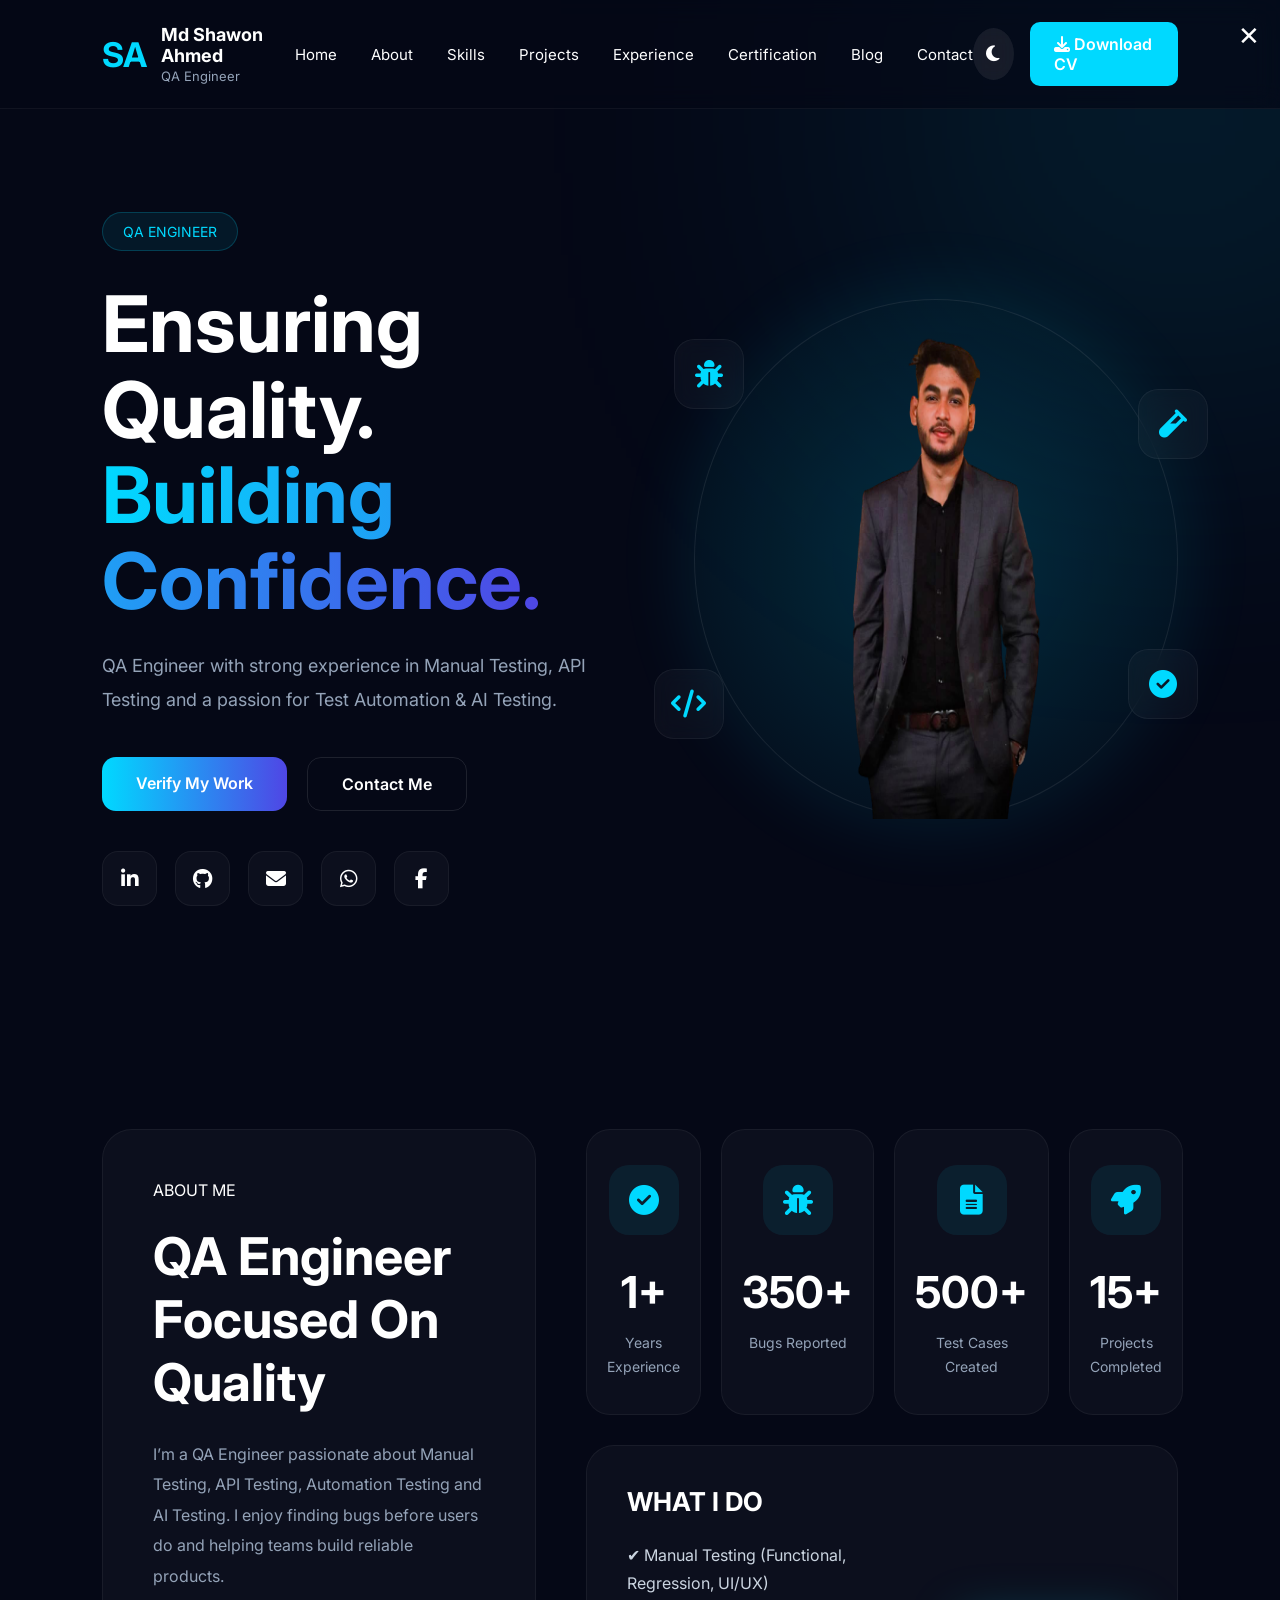
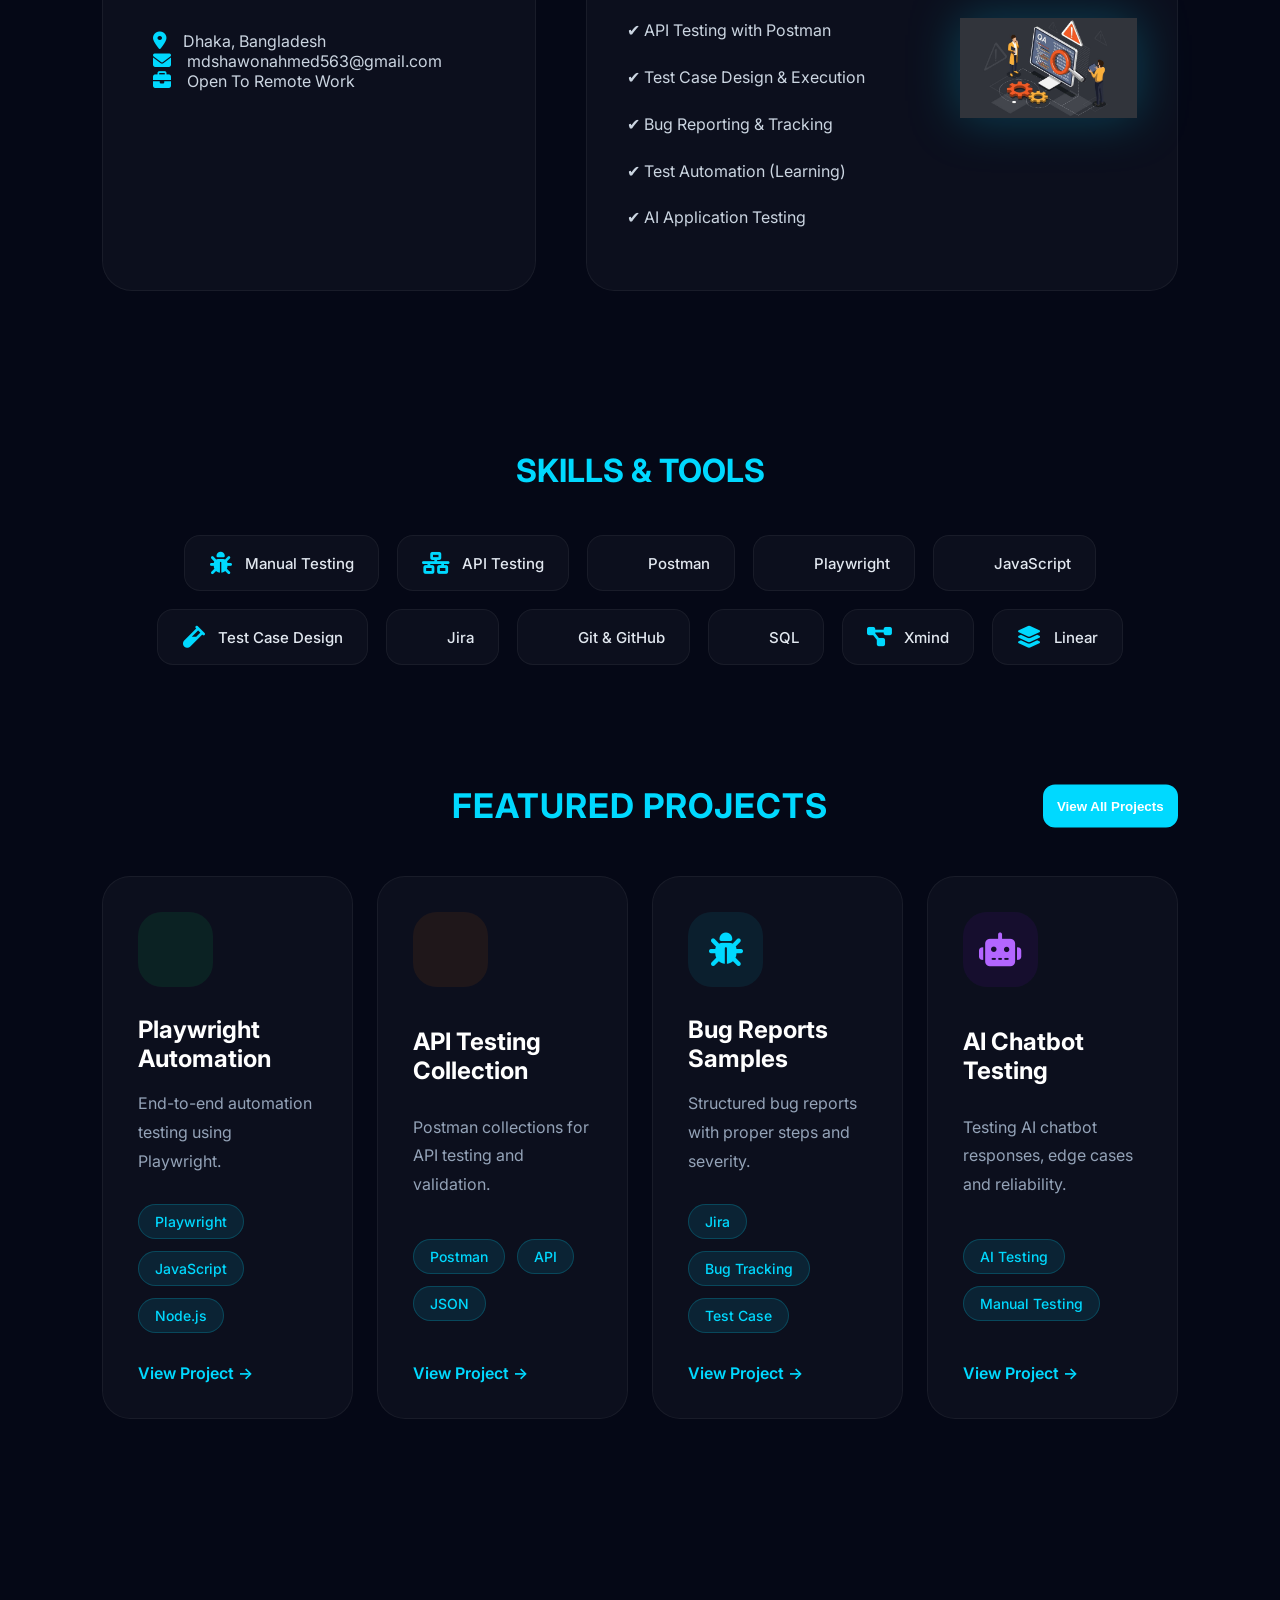
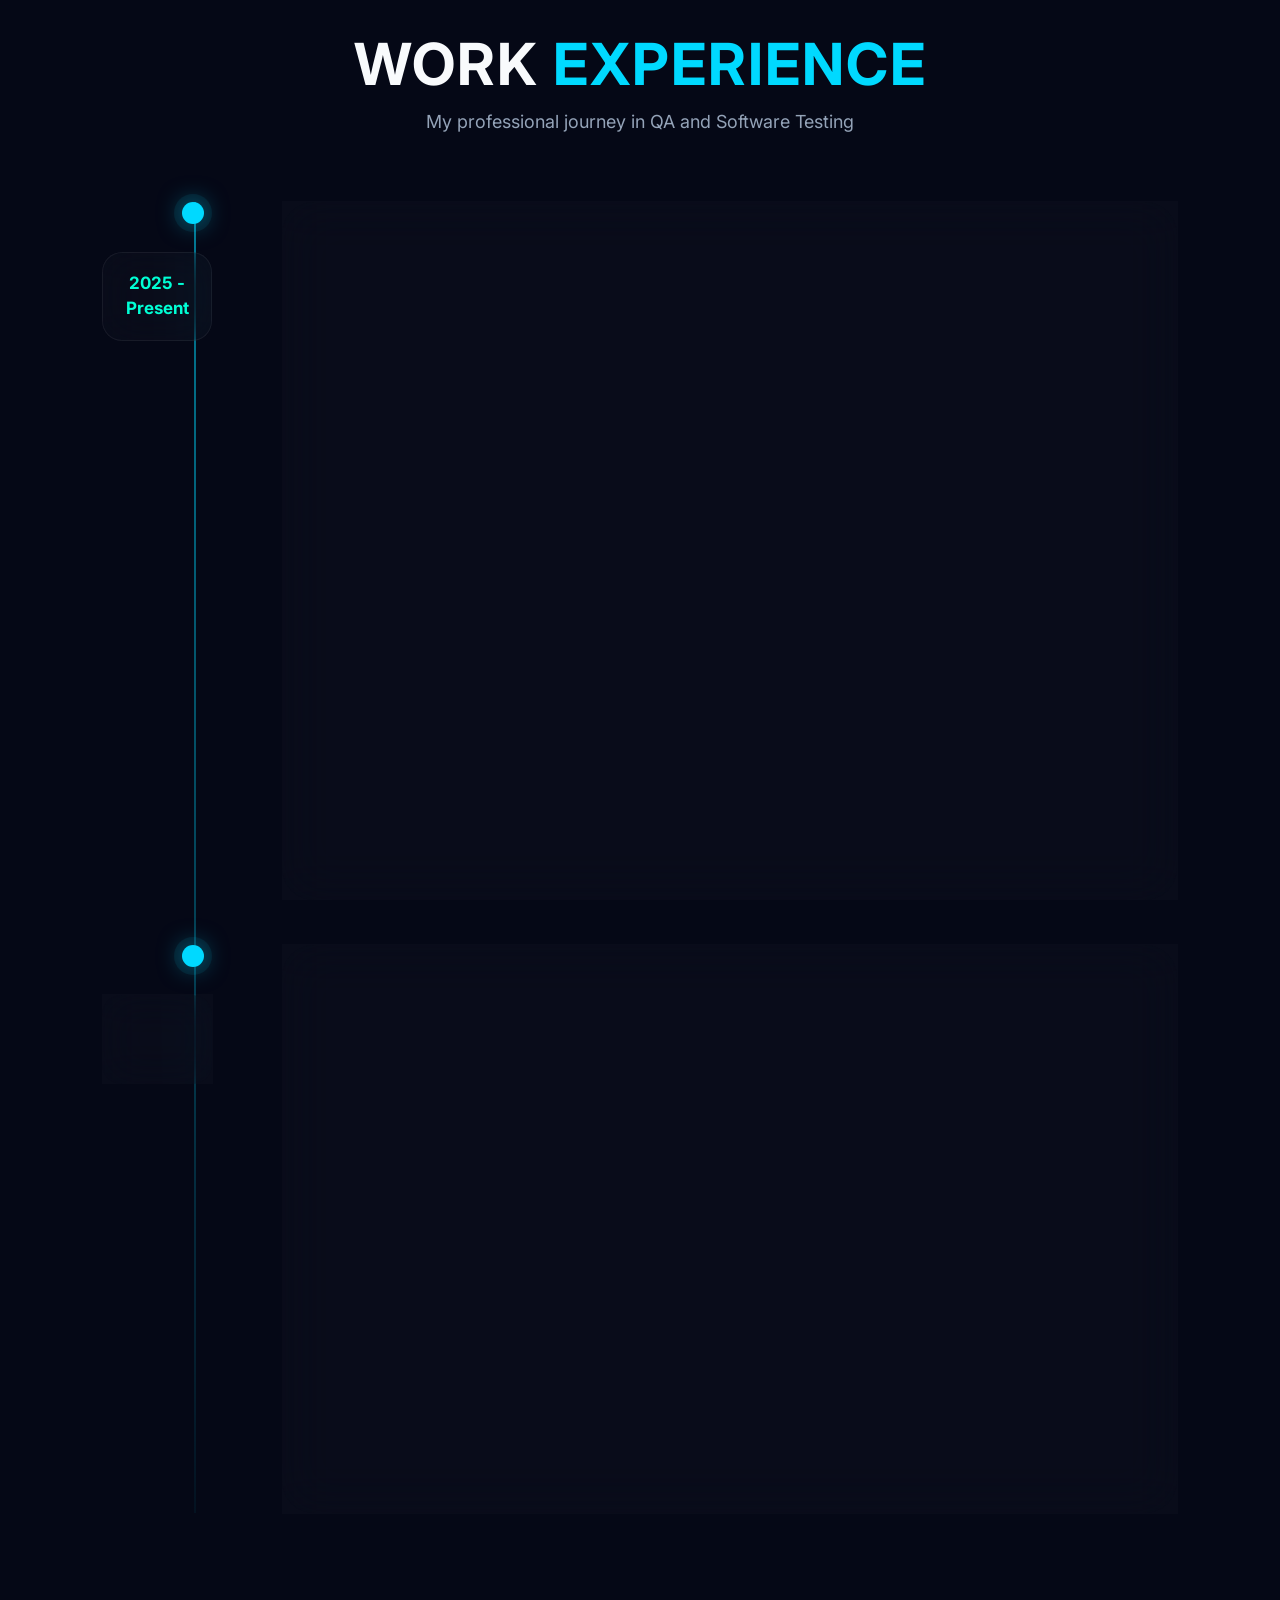
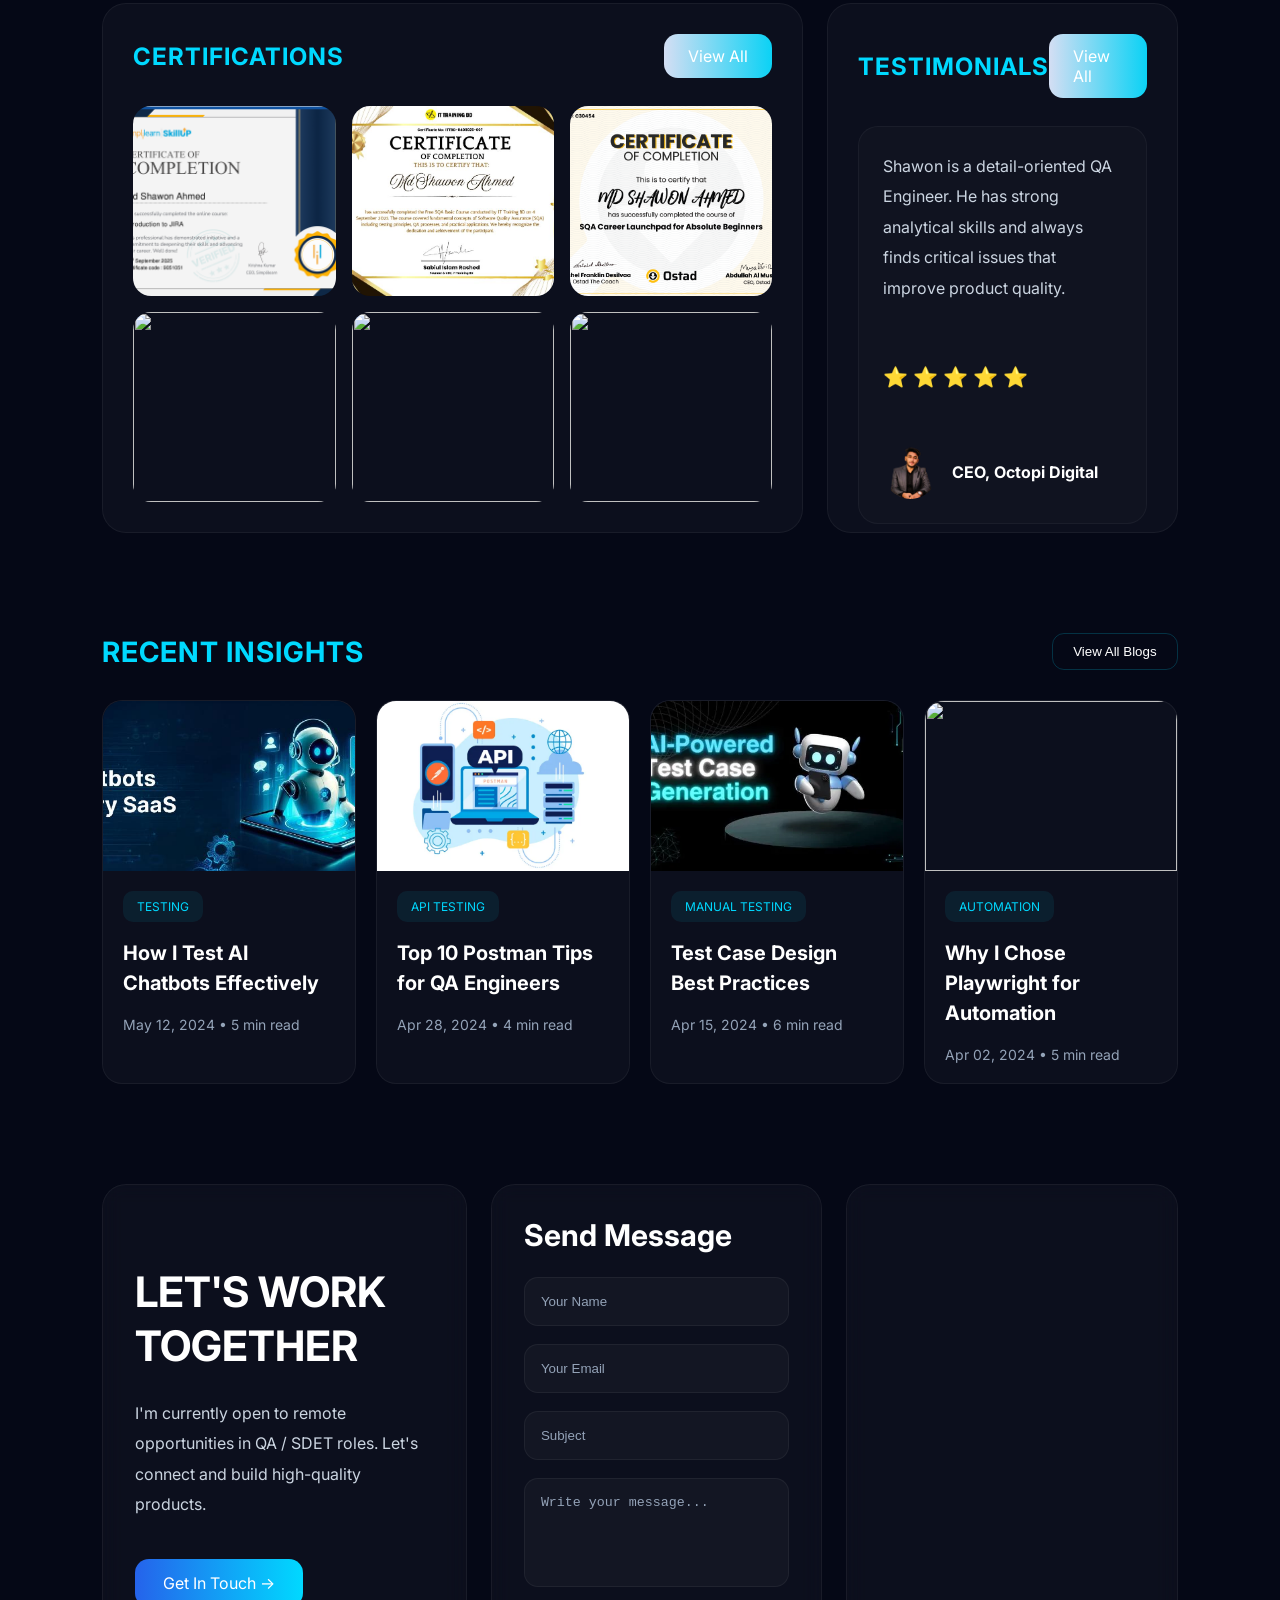
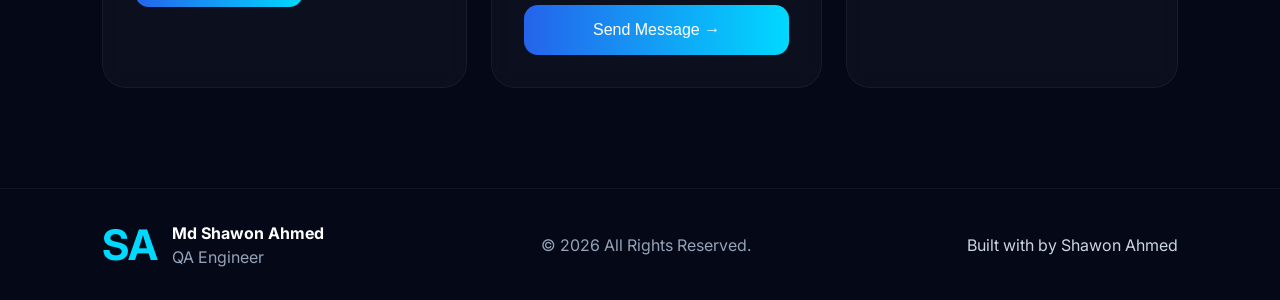
==== commit 0278c0b8: "Mobile Nav Add" ====
--- a/index.html
+++ b/index.html
@@ -21,6 +21,19 @@
 
     <nav class="navbar">
 
+    <!-- LEFT SIDE -->
+
+    <div class="nav-left">
+
+        <!-- MENU BUTTON -->
+
+        <div class="menu-toggle" id="menu-toggle">
+
+            <i class="fas fa-bars"></i>
+
+        </div>
+
+
         <!-- LOGO AREA -->
 
         <div class="logo-area">
@@ -39,62 +52,64 @@
 
         </div>
 
-
-        <!-- NAV LINKS -->
-
-        <ul class="nav-links">
-
-            <li>
-                <a href="#home">Home</a>
-            </li>
-
-            <li>
-                <a href="#about">About</a>
-            </li>
-
-            <li>
-                <a href="#skills">Skills</a>
-            </li>
-
-            <li>
-                <a href="#projects">Projects</a>
-            </li>
-
-            <li>
-                <a href="#experience">Experience</a>
-            </li>
-
-            <li>
-                <a href="#certification">Certification</a>
-            </li>
-
-            <li>
-                <a href="#blog">Blog</a>
-            </li>
-
-            <li>
-                <a href="#contact">Contact</a>
-            </li>
-
-        </ul>
-
-        <!-- RIGHT BUTTONS -->
-
-        <div class="nav-right">
-
-            <button id="theme-toggle">
-
-                <i class="fas fa-moon"></i>
-
-            </button>
-
-            <a href="cv.pdf" download class="cv-btn"> <i class="fa-solid fa-download"></i>
-                Download CV
-            </a>
-        </div>
-
-    </nav>
-
+    </div>
+
+
+
+    <!-- NAV LINKS -->
+<ul class="nav-links">
+
+    <div class="mobile-close" id="mobile-close">
+        ✕
+    </div>
+
+        <li><a href="#home">Home</a></li>
+
+        <li><a href="#about">About</a></li>
+
+        <li><a href="#skills">Skills</a></li>
+
+        <li><a href="#projects">Projects</a></li>
+
+        <li><a href="#experience">Experience</a></li>
+
+        <li><a href="#certification">Certification</a></li>
+
+        <li><a href="#blog">Blog</a></li>
+
+        <li><a href="#contact">Contact</a></li>
+
+    </ul>
+
+
+
+    <!-- RIGHT SIDE -->
+
+    <div class="nav-right">
+
+        <button id="theme-toggle">
+
+            <i class="fas fa-moon"></i>
+
+        </button>
+
+        <a href="cv.pdf" download class="cv-btn">
+
+            <i class="fa-solid fa-download"></i>
+
+            Download CV
+
+        </a>
+
+    </div>
+
+</nav>
+
+<!-- MOBILE BACKDROP -->
+
+<!-- MOBILE BACKDROP -->
+
+<div class="mobile-backdrop" id="mobile-backdrop"></div>
 
     <section class="hero" id="home">
 
--- a/style.css
+++ b/style.css
@@ -3164,8 +3164,6 @@
 
     .navbar{
 
-        flex-direction: column;
-
         gap: 20px;
     }
 
@@ -3760,4 +3758,1099 @@
 .light-mode .success-box p{
 
     color: #475569;
-}+}
+
+
+
+/* =========================================
+   FINAL MOBILE RESPONSIVE FIX
+========================================= */
+
+@media screen and (max-width: 1024px){
+
+  /* HERO */
+  .hero{
+    flex-direction: column;
+    text-align: center;
+    padding-top: 120px;
+    gap: 60px;
+  }
+
+  .hero-left,
+  .hero-right{
+    width: 100%;
+  }
+
+  .hero-buttons,
+  .social-icons{
+    justify-content: center;
+  }
+
+  .profile-circle{
+    width: 380px;
+    height: 380px;
+  }
+
+  .profile-circle img{
+    max-width: 300px;
+  }
+
+  /* ABOUT */
+
+  .about-section{
+    flex-direction: column;
+  }
+
+  .about-left,
+  .about-right{
+    width: 100%;
+  }
+
+  .stats-grid{
+    grid-template-columns: repeat(2,1fr);
+  }
+
+  .what-main-card{
+    flex-direction: column;
+    text-align: center;
+  }
+
+  .what-left,
+  .what-image{
+    width: 100%;
+  }
+
+  /* PROJECT */
+
+  .project-grid{
+    grid-template-columns: repeat(2,1fr);
+  }
+
+  /* EXPERIENCE */
+
+  .experience-top{
+    flex-direction: column;
+  }
+
+  .experience-list{
+    grid-template-columns: 1fr;
+  }
+
+  /* BLOG */
+
+  .blog-grid{
+    grid-template-columns: repeat(2,1fr);
+  }
+
+  /* CONTACT */
+
+  .contact-wrapper{
+    grid-template-columns: 1fr;
+  }
+
+  /* CERTIFICATE */
+
+  .cert-test-section{
+    grid-template-columns: 1fr;
+  }
+
+  .certificate-grid{
+    grid-template-columns: repeat(2,1fr);
+  }
+
+}
+
+
+/* =========================================
+   MOBILE
+========================================= */
+
+@media screen and (max-width: 768px){
+
+  /* NAVBAR */
+
+  .navbar{
+    gap: 20px;
+    padding: 20px 5%;
+  }
+
+  .nav-links{
+    flex-wrap: wrap;
+    justify-content: center;
+    gap: 16px;
+  }
+
+  .nav-right{
+    justify-content: center;
+  }
+
+  /* HERO */
+
+  .hero{
+    padding: 120px 5% 80px;
+  }
+
+  .hero-left h1{
+    font-size: 42px;
+    line-height: 1.3;
+  }
+
+  .hero-description{
+    font-size: 16px;
+  }
+
+  .hero-buttons{
+    flex-direction: column;
+    align-items: center;
+  }
+
+  .primary-btn,
+  .secondary-btn{
+    width: 100%;
+    max-width: 320px;
+  }
+
+  .profile-circle{
+    width: 280px;
+    height: 280px;
+  }
+
+  .profile-circle img{
+    max-width: 220px;
+  }
+
+  .floating-icon{
+    width: 55px;
+    height: 55px;
+    font-size: 22px;
+  }
+
+  /* ABOUT */
+
+  .about-section{
+    padding: 80px 5%;
+  }
+
+  .about-left{
+    padding: 30px;
+  }
+
+  .about-left h2{
+    font-size: 36px;
+  }
+
+  .stats-grid{
+    grid-template-columns: 1fr;
+  }
+
+  .stat-card{
+    padding: 28px;
+  }
+
+  /* SKILLS */
+
+  .skills-section{
+    padding: 40px 5% 80px;
+  }
+
+  .tools-wrapper{
+    justify-content: center;
+  }
+
+  /* PROJECTS */
+
+  .projects-section{
+    padding: 0 5% 80px;
+  }
+
+  .project-top{
+    flex-direction: column;
+    gap: 20px;
+  }
+
+  .project-btn{
+    position: static;
+    transform: none;
+  }
+
+  .project-grid{
+    grid-template-columns: 1fr;
+  }
+
+  /* EXPERIENCE */
+
+  .experience-section{
+    padding: 80px 5%;
+  }
+
+  .timeline-line,
+  .timeline-dot{
+    display: none;
+  }
+
+  .experience-card{
+    flex-direction: column;
+  }
+
+  .timeline-left{
+    width: 100%;
+  }
+
+  .experience-content{
+    padding: 28px;
+  }
+
+  .company-left{
+    flex-direction: column;
+  }
+
+  .company-text h3{
+    font-size: 28px;
+  }
+
+  .company-text h4{
+    font-size: 20px;
+  }
+
+  /* BLOG */
+
+  .blog-section{
+    padding: 0 5% 80px;
+  }
+
+  .blog-grid{
+    grid-template-columns: 1fr;
+  }
+
+  /* CONTACT */
+
+  .contact-section{
+    padding: 80px 5%;
+  }
+
+  .contact-left h2{
+    font-size: 34px;
+  }
+
+  .contact-wrapper{
+    padding: 0 5% 80px;
+  }
+
+  .contact-left,
+  .contact-middle,
+  .contact-map{
+    padding: 24px;
+  }
+
+  /* FOOTER */
+
+  .footer{
+    flex-direction: column;
+    text-align: center;
+    padding: 30px 5%;
+  }
+
+}
+
+
+/* =========================================
+   SMALL MOBILE
+========================================= */
+
+@media screen and (max-width: 480px){
+
+  .hero-left h1{
+    font-size: 32px;
+  }
+
+  .hero-description{
+    font-size: 15px;
+  }
+
+  .about-left h2,
+  .contact-left h2,
+  .experience-section h2{
+    font-size: 28px;
+  }
+
+  .profile-circle{
+    width: 240px;
+    height: 240px;
+  }
+
+  .profile-circle img{
+    max-width: 190px;
+  }
+
+  .project-card,
+  .experience-content,
+  .blog-card{
+    padding: 22px;
+  }
+
+  .certificate-grid{
+    grid-template-columns: 1fr;
+  }
+
+  .tool-item{
+    width: 100%;
+    justify-content: center;
+  }
+
+  .social-icons{
+    flex-wrap: wrap;
+    justify-content: center;
+  }
+
+}
+
+/* =========================================
+   MOBILE RESPONSIVE NAVBAR
+========================================= */
+
+.menu-toggle {
+    display: none;
+    font-size: 22px;
+    color: white;
+    cursor: pointer;
+    z-index: 1001;
+}
+
+.mobile-backdrop {
+    position: fixed;
+    inset: 0;
+    background: rgba(0, 0, 0, 0.6);
+
+    opacity: 0;
+    visibility: hidden;
+
+    transition: 0.3s ease;
+    z-index: 998;
+}
+
+
+/* =========================================
+   MOBILE VIEW
+========================================= */
+
+@media (max-width: 768px) {
+
+    /* NAVBAR */
+
+    .navbar {
+
+        padding: 16px 18px;
+        display: flex;
+        align-items: center;
+        justify-content: space-between;
+
+        position: relative;
+    }
+
+
+    /* MENU BUTTON */
+
+    .menu-toggle {
+        display: flex;
+        align-items: center;
+        justify-content: center;
+
+        width: 42px;
+        height: 42px;
+
+        border-radius: 10px;
+
+        background: rgba(255,255,255,0.05);
+    }
+
+
+    /* LOGO AREA */
+
+    .logo-area {
+        gap: 10px;
+        margin-left: 10px;
+    }
+
+    .logo {
+        width: 45px;
+        height: 45px;
+
+        font-size: 22px;
+    }
+
+    .logo-text h3 {
+        font-size: 15px;
+        line-height: 1.2;
+    }
+
+    .logo-text p {
+        font-size: 11px;
+    }
+
+
+    /* RIGHT AREA */
+
+    .nav-right {
+        margin-left: auto;
+    }
+
+    .nav-right .cv-btn {
+        display: none;
+    }
+
+    #theme-toggle {
+        width: 42px;
+        height: 42px;
+    }
+
+
+    /* MOBILE MENU */
+
+    .nav-links {
+
+        position: fixed;
+
+        top: 0;
+        left: -100%;
+
+        width: 260px;
+        height: 100vh;
+
+        background: #081120;
+
+        display: flex;
+        flex-direction: column;
+        align-items: flex-start;
+
+        padding: 100px 30px;
+
+        gap: 24px;
+
+        transition: 0.4s ease;
+
+        z-index: 1000;
+    }
+
+    .nav-links.active {
+        left: 0;
+    }
+
+
+    .nav-links li {
+        width: 100%;
+    }
+
+    .nav-links a {
+
+        font-size: 18px;
+        width: 100%;
+        display: block;
+    }
+
+
+    /* BACKDROP */
+
+    .mobile-backdrop.active {
+        opacity: 1;
+        visibility: visible;
+    }
+
+
+    /* HERO SECTION */
+
+    .hero {
+
+        flex-direction: column;
+        padding: 50px 20px;
+        gap: 50px;
+    }
+
+    .hero-left {
+        width: 100%;
+    }
+
+    .hero h1 {
+
+        font-size: 42px;
+        line-height: 1.2;
+    }
+
+    .hero-description {
+
+        font-size: 16px;
+        line-height: 1.8;
+    }
+
+
+    /* BUTTONS */
+
+    .hero-buttons {
+        flex-direction: column;
+        width: 100%;
+    }
+
+    .hero-buttons a {
+        width: 100%;
+        text-align: center;
+    }
+
+
+    /* IMAGE */
+
+    .hero-right {
+        width: 100%;
+        display: flex;
+        justify-content: center;
+    }
+
+    .profile-circle img {
+
+        width: 300px;
+        height: auto;
+    }
+
+}
+/* =========================================
+   MOBILE RESPONSIVE NAVBAR
+========================================= */
+
+.menu-toggle {
+    display: none;
+    font-size: 22px;
+    color: white;
+    cursor: pointer;
+    z-index: 1001;
+}
+
+.mobile-backdrop {
+    position: fixed;
+    inset: 0;
+    background: rgba(0, 0, 0, 0.6);
+
+    opacity: 0;
+    visibility: hidden;
+
+    transition: 0.3s ease;
+    z-index: 998;
+}
+
+
+/* =========================================
+   MOBILE VIEW
+========================================= */
+
+@media (max-width: 768px) {
+
+    /* NAVBAR */
+
+    .navbar {
+
+        padding: 16px 18px;
+        display: flex;
+        align-items: center;
+        justify-content: space-between;
+
+        position: relative;
+    }
+
+
+    /* MENU BUTTON */
+
+    .menu-toggle {
+        display: flex;
+        align-items: center;
+        justify-content: center;
+
+        width: 42px;
+        height: 42px;
+
+        border-radius: 10px;
+
+        background: rgba(255,255,255,0.05);
+    }
+
+
+    /* LOGO AREA */
+
+    .logo-area {
+        gap: 10px;
+        margin-left: 10px;
+    }
+
+    .logo {
+        width: 45px;
+        height: 45px;
+
+        font-size: 22px;
+    }
+
+    .logo-text h3 {
+        font-size: 15px;
+        line-height: 1.2;
+    }
+
+    .logo-text p {
+        font-size: 11px;
+    }
+
+
+    /* RIGHT AREA */
+
+    .nav-right {
+        margin-left: auto;
+    }
+
+    .nav-right .cv-btn {
+        display: none;
+    }
+
+    #theme-toggle {
+        width: 42px;
+        height: 42px;
+    }
+
+
+    /* MOBILE MENU */
+
+    .nav-links {
+
+        position: fixed;
+
+        top: 0;
+        left: -100%;
+
+        width: 260px;
+        height: 100vh;
+
+        background: #081120;
+
+        display: flex;
+        flex-direction: column;
+        align-items: flex-start;
+
+        padding: 100px 30px;
+
+        gap: 24px;
+
+        transition: 0.4s ease;
+
+        z-index: 1000;
+    }
+
+    .nav-links.active {
+        left: 0;
+    }
+
+
+    .nav-links li {
+        width: 100%;
+    }
+
+    .nav-links a {
+
+        font-size: 18px;
+        width: 100%;
+        display: block;
+    }
+
+
+    /* BACKDROP */
+
+    .mobile-backdrop.active {
+        opacity: 1;
+        visibility: visible;
+    }
+
+
+    /* HERO SECTION */
+
+    .hero {
+
+        flex-direction: column;
+        padding: 50px 20px;
+        gap: 50px;
+    }
+
+    .hero-left {
+        width: 100%;
+    }
+
+    .hero h1 {
+
+        font-size: 42px;
+        line-height: 1.2;
+    }
+
+    .hero-description {
+
+        font-size: 16px;
+        line-height: 1.8;
+    }
+
+
+    /* BUTTONS */
+
+    .hero-buttons {
+        flex-direction: column;
+        width: 100%;
+    }
+
+    .hero-buttons a {
+        width: 100%;
+        text-align: center;
+    }
+
+
+    /* IMAGE */
+
+    .hero-right {
+        width: 100%;
+        display: flex;
+        justify-content: center;
+    }
+
+    .profile-circle img {
+
+        width: 300px;
+        height: auto;
+    }
+
+}
+
+/* =========================================
+   FINAL PERFECT MOBILE NAVBAR
+========================================= */
+
+@media screen and (max-width: 768px){
+
+    /* NAVBAR */
+
+    .navbar{
+        display: flex;
+        flex-direction: row !important;
+        justify-content: space-between;
+        align-items: center;
+
+        padding: 14px 16px;
+
+        gap: 0;
+    }
+
+    /* LEFT SIDE */
+
+    .nav-left{
+        display: flex;
+        align-items: center;
+        gap: 10px;
+
+        flex: 1;
+        min-width: 0;
+    }
+
+    /* MENU BUTTON */
+
+    .menu-toggle{
+        display: flex;
+        align-items: center;
+        justify-content: center;
+
+        width: 42px;
+        height: 42px;
+
+        flex-shrink: 0;
+
+        border-radius: 10px;
+
+        background: rgba(255,255,255,0.06);
+    }
+
+    /* LOGO AREA */
+
+    .logo-area{
+        display: flex;
+        align-items: center;
+        gap: 10px;
+
+        min-width: 0;
+    }
+
+    .logo{
+        width: 42px;
+        height: 42px;
+
+        display: flex;
+        align-items: center;
+        justify-content: center;
+
+        border-radius: 50%;
+
+        font-size: 18px;
+
+        flex-shrink: 0;
+    }
+
+    /* TEXT */
+
+    .logo-text{
+        min-width: 0;
+    }
+
+    .logo-text h3{
+        font-size: 14px;
+        white-space: nowrap;
+
+        overflow: hidden;
+        text-overflow: ellipsis;
+    }
+
+    .logo-text p{
+        font-size: 11px;
+    }
+
+    /* RIGHT SIDE */
+
+    .nav-right{
+        display: flex;
+        align-items: center;
+
+        margin-left: 10px;
+
+        flex-shrink: 0;
+    }
+
+    .nav-right .cv-btn{
+        display: none;
+    }
+
+    #theme-toggle{
+        width: 42px;
+        height: 42px;
+
+        flex-shrink: 0;
+    }
+
+    /* MOBILE MENU */
+
+    .nav-links{
+
+        position: fixed;
+
+        top: 0;
+        left: -100%;
+
+        width: 280px;
+        height: 100vh;
+
+        background: #081120;
+
+        display: flex;
+        flex-direction: column;
+
+        padding: 90px 25px;
+
+        gap: 22px;
+
+        transition: 0.4s ease;
+
+        z-index: 9999;
+    }
+
+    .nav-links.active{
+        left: 0;
+    }
+
+    /* CLOSE BUTTON */
+
+    .nav-links::before{
+        content: "✕";
+
+        position: absolute;
+
+        top: 20px;
+        right: 20px;
+
+        font-size: 24px;
+
+        color: white;
+
+        cursor: pointer;
+    }
+
+}
+
+/* =========================================
+   MOBILE MENU EXTRA FIX
+========================================= */
+
+/* LIGHT MODE MENU ICON */
+
+body.light-mode .menu-toggle i{
+
+    color: #111;
+}
+
+/* DARK MODE MENU ICON */
+
+.menu-toggle i{
+
+    color: white;
+}
+
+
+/* CLOSE BUTTON */
+
+.mobile-close{
+
+    position: absolute;
+
+    top: 20px;
+
+    right: 20px;
+
+    font-size: 26px;
+
+    cursor: pointer;
+
+    color: white;
+
+    z-index: 10001;
+}
+
+/* =========================
+   MOBILE NAVBAR IMPROVEMENT
+========================= */
+
+.menu-toggle{
+    display: none;
+    width: 45px;
+    height: 45px;
+    border-radius: 12px;
+    border: 1px solid rgba(255,255,255,0.1);
+    background: rgba(255,255,255,0.06);
+    backdrop-filter: blur(10px);
+    align-items: center;
+    justify-content: center;
+    cursor: pointer;
+    transition: 0.3s ease;
+    z-index: 1002;
+}
+
+.menu-toggle i{
+    font-size: 20px;
+    color: #ffffff;
+    transition: 0.3s;
+}
+
+/* LIGHT MODE FIX */
+
+body.light-mode .menu-toggle{
+    background: #ffffff;
+    border: 1px solid #dcdcdc;
+    box-shadow: 0 4px 12px rgba(0,0,0,0.08);
+}
+
+body.light-mode .menu-toggle i{
+    color: #111111;
+}
+
+
+/* MOBILE NAV */
+
+@media(max-width: 900px){
+
+    .menu-toggle{
+        display: flex;
+    }
+
+    .nav-links{
+        position: fixed;
+        top: 0;
+        left: -100%;
+        width: 280px;
+        height: 100vh;
+        background: #0f172a;
+        flex-direction: column;
+        align-items: flex-start;
+        gap: 22px;
+        padding: 100px 30px;
+        transition: 0.4s ease;
+        z-index: 1001;
+        box-shadow: 8px 0 30px rgba(0,0,0,0.4);
+    }
+
+    /* LIGHT MODE MENU */
+
+    body.light-mode .nav-links{
+        background: #ffffff;
+    }
+
+    .nav-links.active{
+        left: 0;
+    }
+
+    .nav-links li{
+        width: 100%;
+    }
+
+    .nav-links li a{
+        width: 100%;
+        display: block;
+        font-size: 17px;
+        font-weight: 500;
+        padding: 14px 18px;
+        border-radius: 12px;
+        color: #ffffff;
+        transition: 0.3s ease;
+    }
+
+    body.light-mode .nav-links li a{
+        color: #111111;
+    }
+
+    .nav-links li a:hover{
+        background: rgba(255,255,255,0.08);
+        transform: translateX(5px);
+    }
+
+    body.light-mode .nav-links li a:hover{
+        background: #f3f4f6;
+    }
+
+    
+
+    /* BACKDROP */
+
+    .mobile-backdrop{
+        position: fixed;
+        inset: 0;
+        background: rgba(0,0,0,0.45);
+        opacity: 0;
+        visibility: hidden;
+        transition: 0.3s ease;
+        z-index: 999;
+    }
+
+    .mobile-backdrop.active{
+        opacity: 1;
+        visibility: visible;
+    }
+
+    /* HIDE DESKTOP BUTTONS */
+
+    .nav-right .cv-btn{
+        display: none;
+    }
+}
+
+/* LIGHT MODE MENU ICON FIX */
+
+body.light-mode .menu-toggle i {
+    color: #111;
+}
+
+
+/* LIGHT MODE MOBILE CLOSE ICON */
+
+body.light-mode .menu-toggle.active i {
+    color: #111;
+}
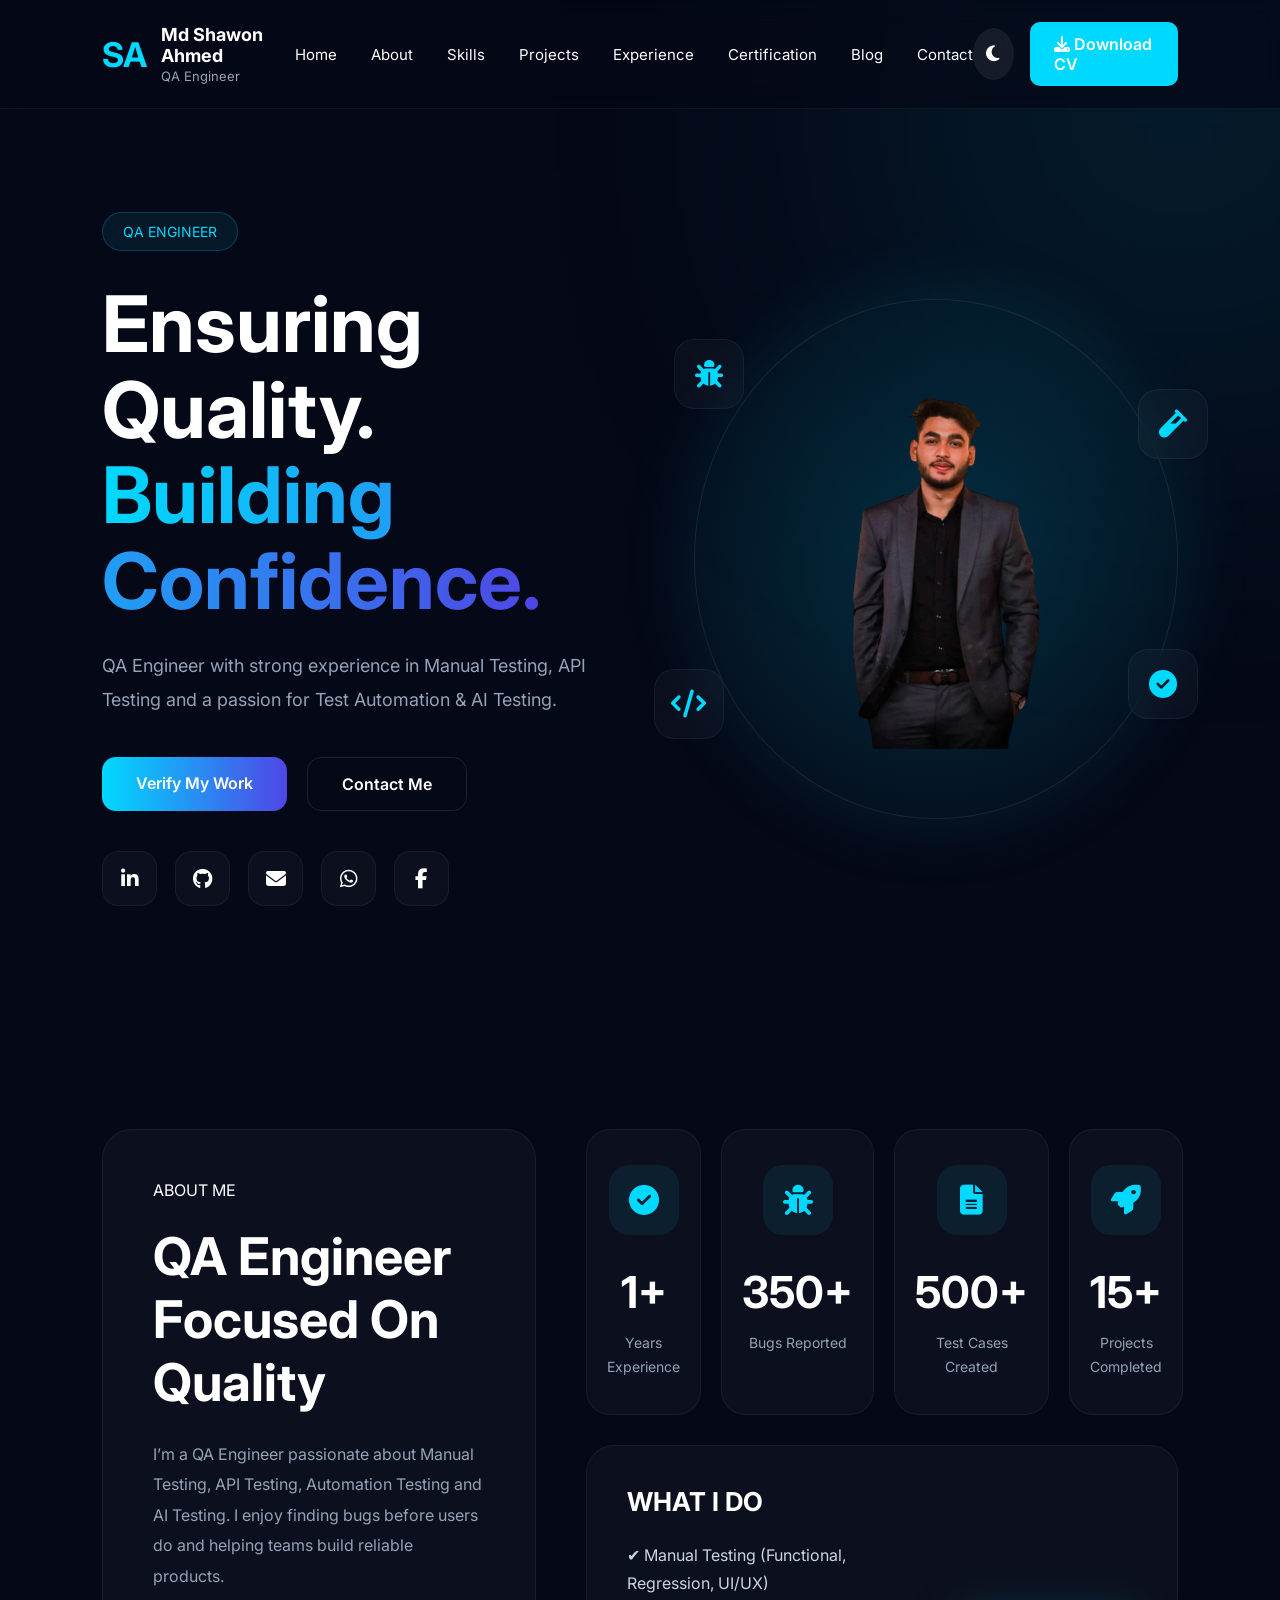
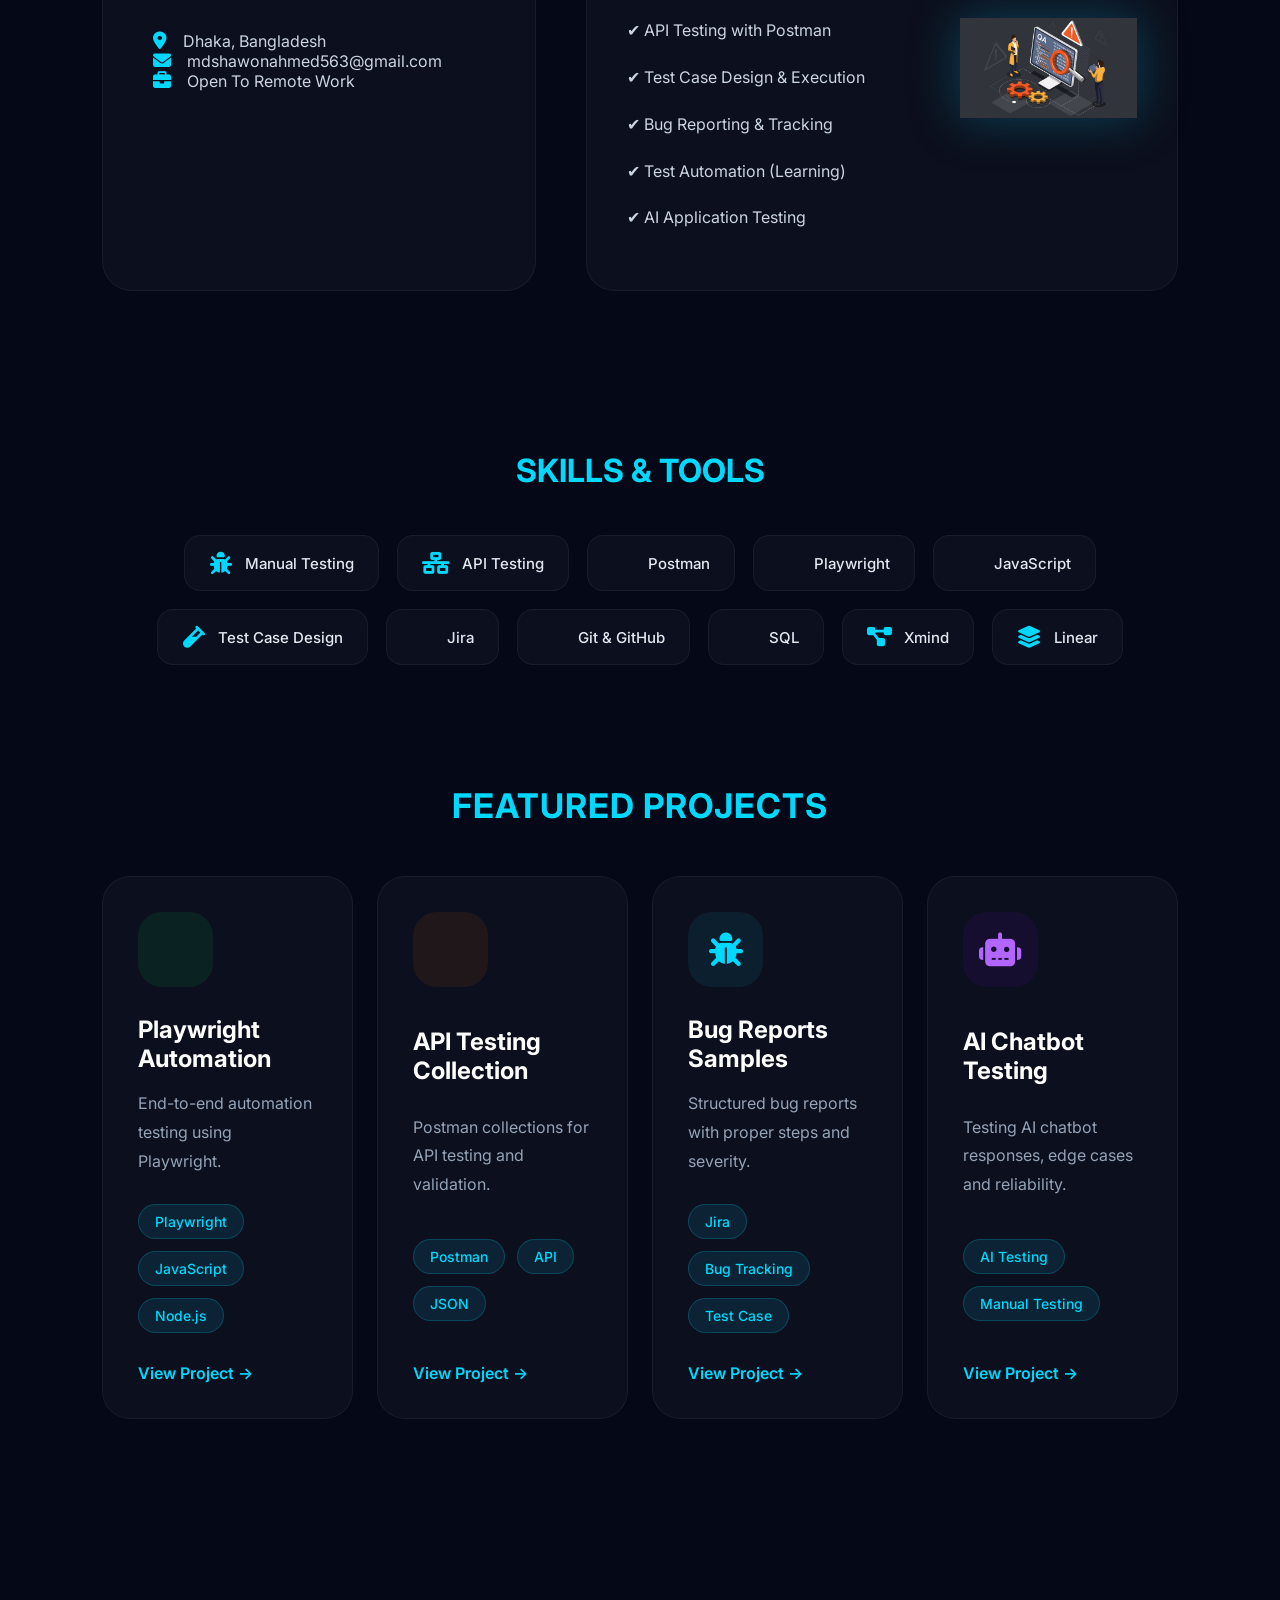
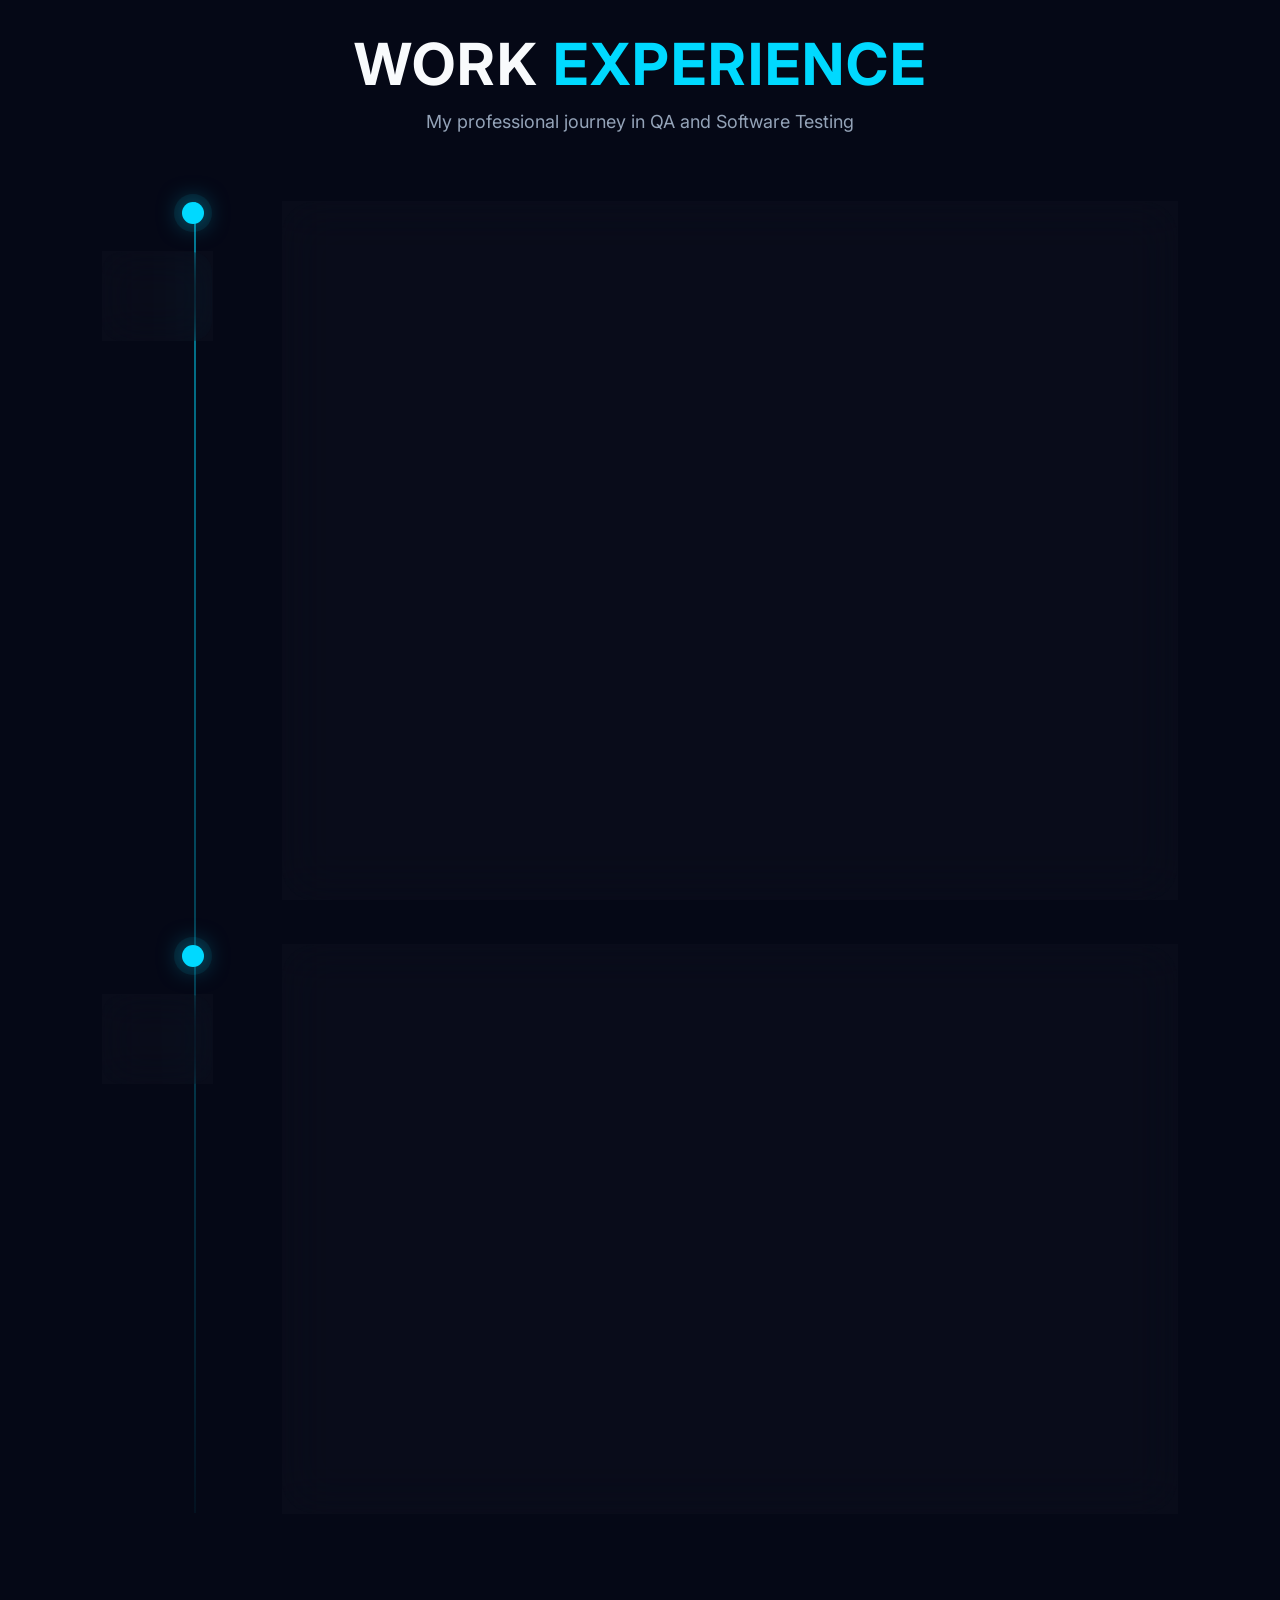
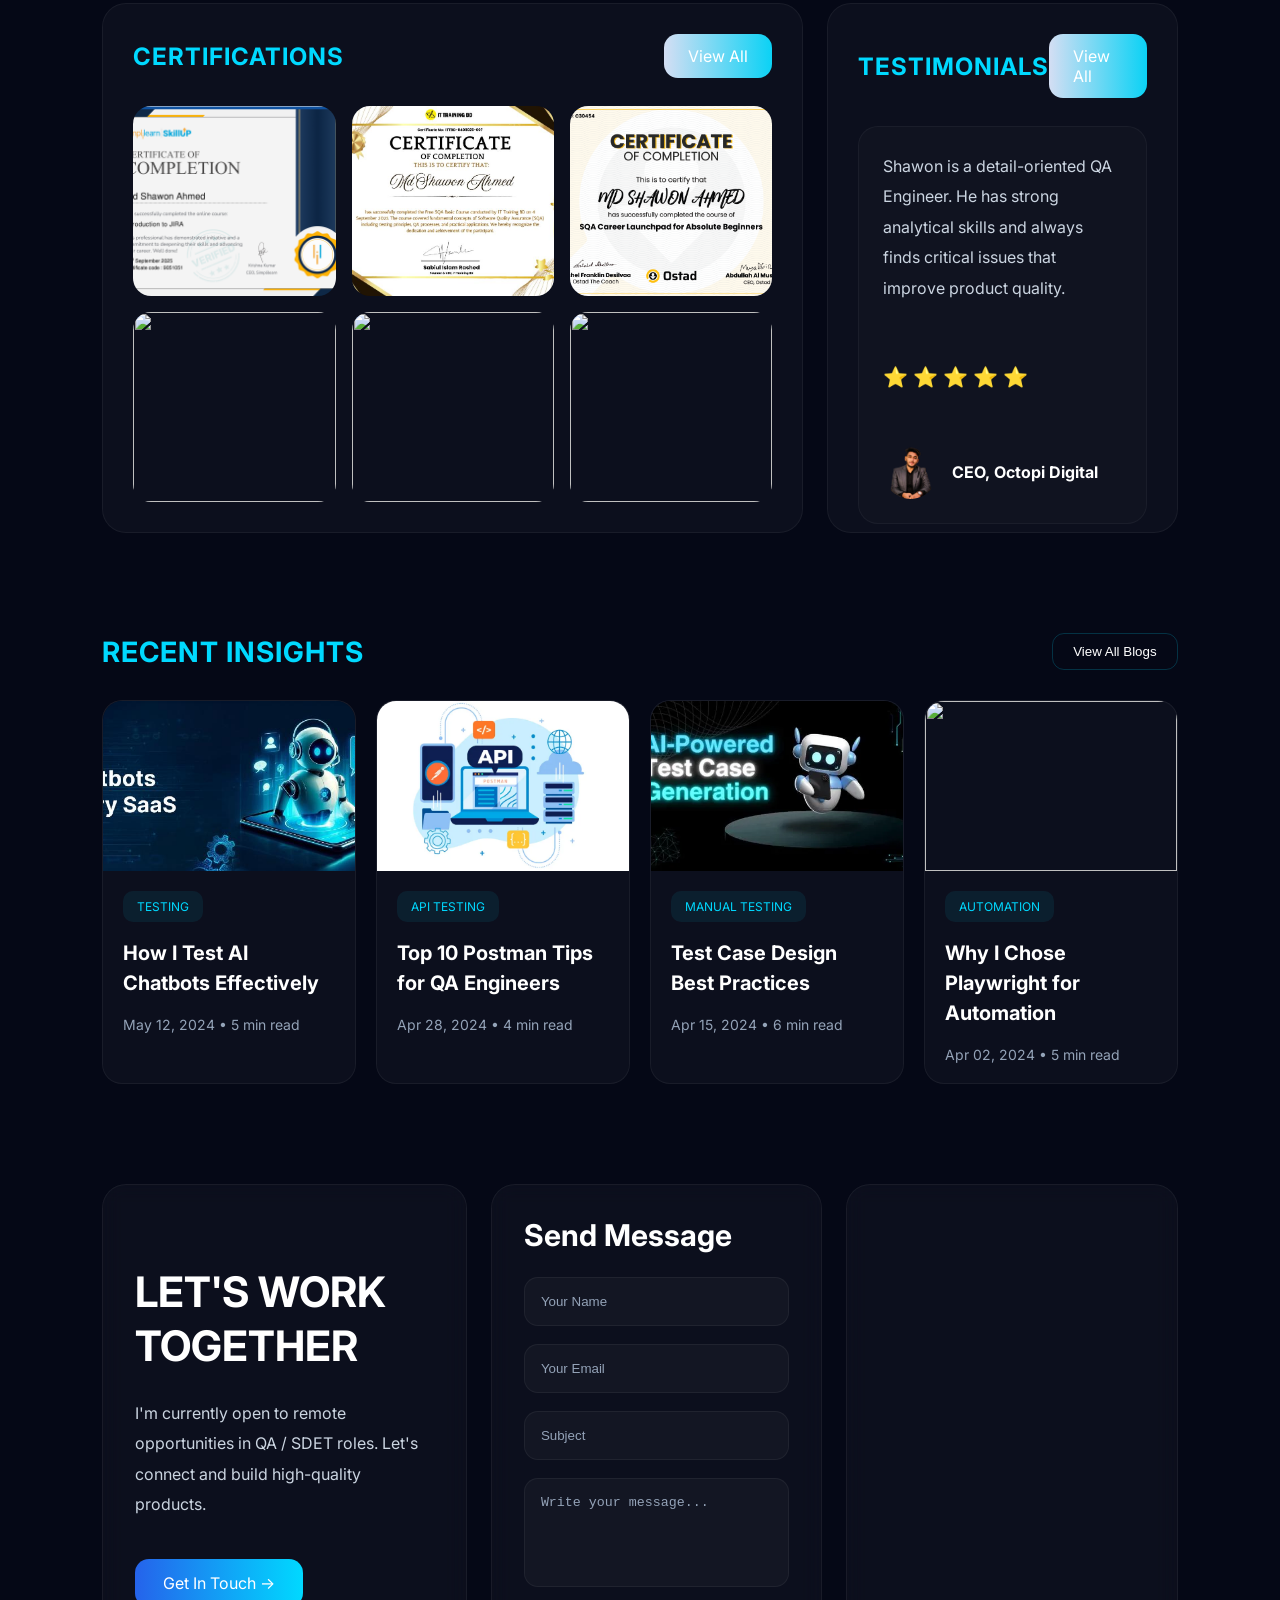
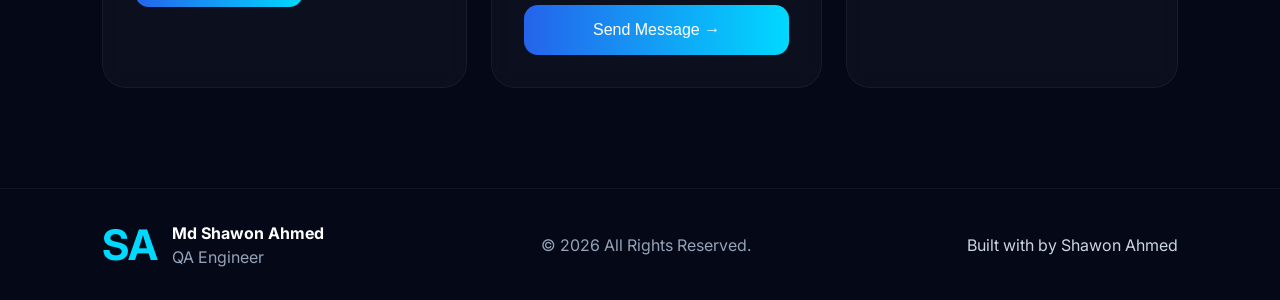
==== commit 76d63ca0: "Ui fix" ====
--- a/index.html
+++ b/index.html
@@ -207,7 +207,7 @@
 
                 <div class="profile-circle">
 
-                    <img src="images/profile.png" height="520px" width="520px" alt="profile">
+                    <img src="images/profile.png" height="510px" width="510px" alt="profile">
 
                 </div>
 
--- a/style.css
+++ b/style.css
@@ -1,3 +1,19 @@
+
+*{
+    margin: 0;
+    padding: 0;
+    box-sizing: border-box;
+}
+
+body{
+    overflow-x: hidden;
+}
+
+img{
+    max-width: 100%;
+    height: auto;
+}
+
 html {
   scroll-behavior: smooth;
 }
@@ -4854,3 +4870,11 @@
 body.light-mode .menu-toggle.active i {
     color: #111;
 }
+@media (min-width: 769px){
+
+    .mobile-close{
+        display: none !important;
+    }
+
+}
+
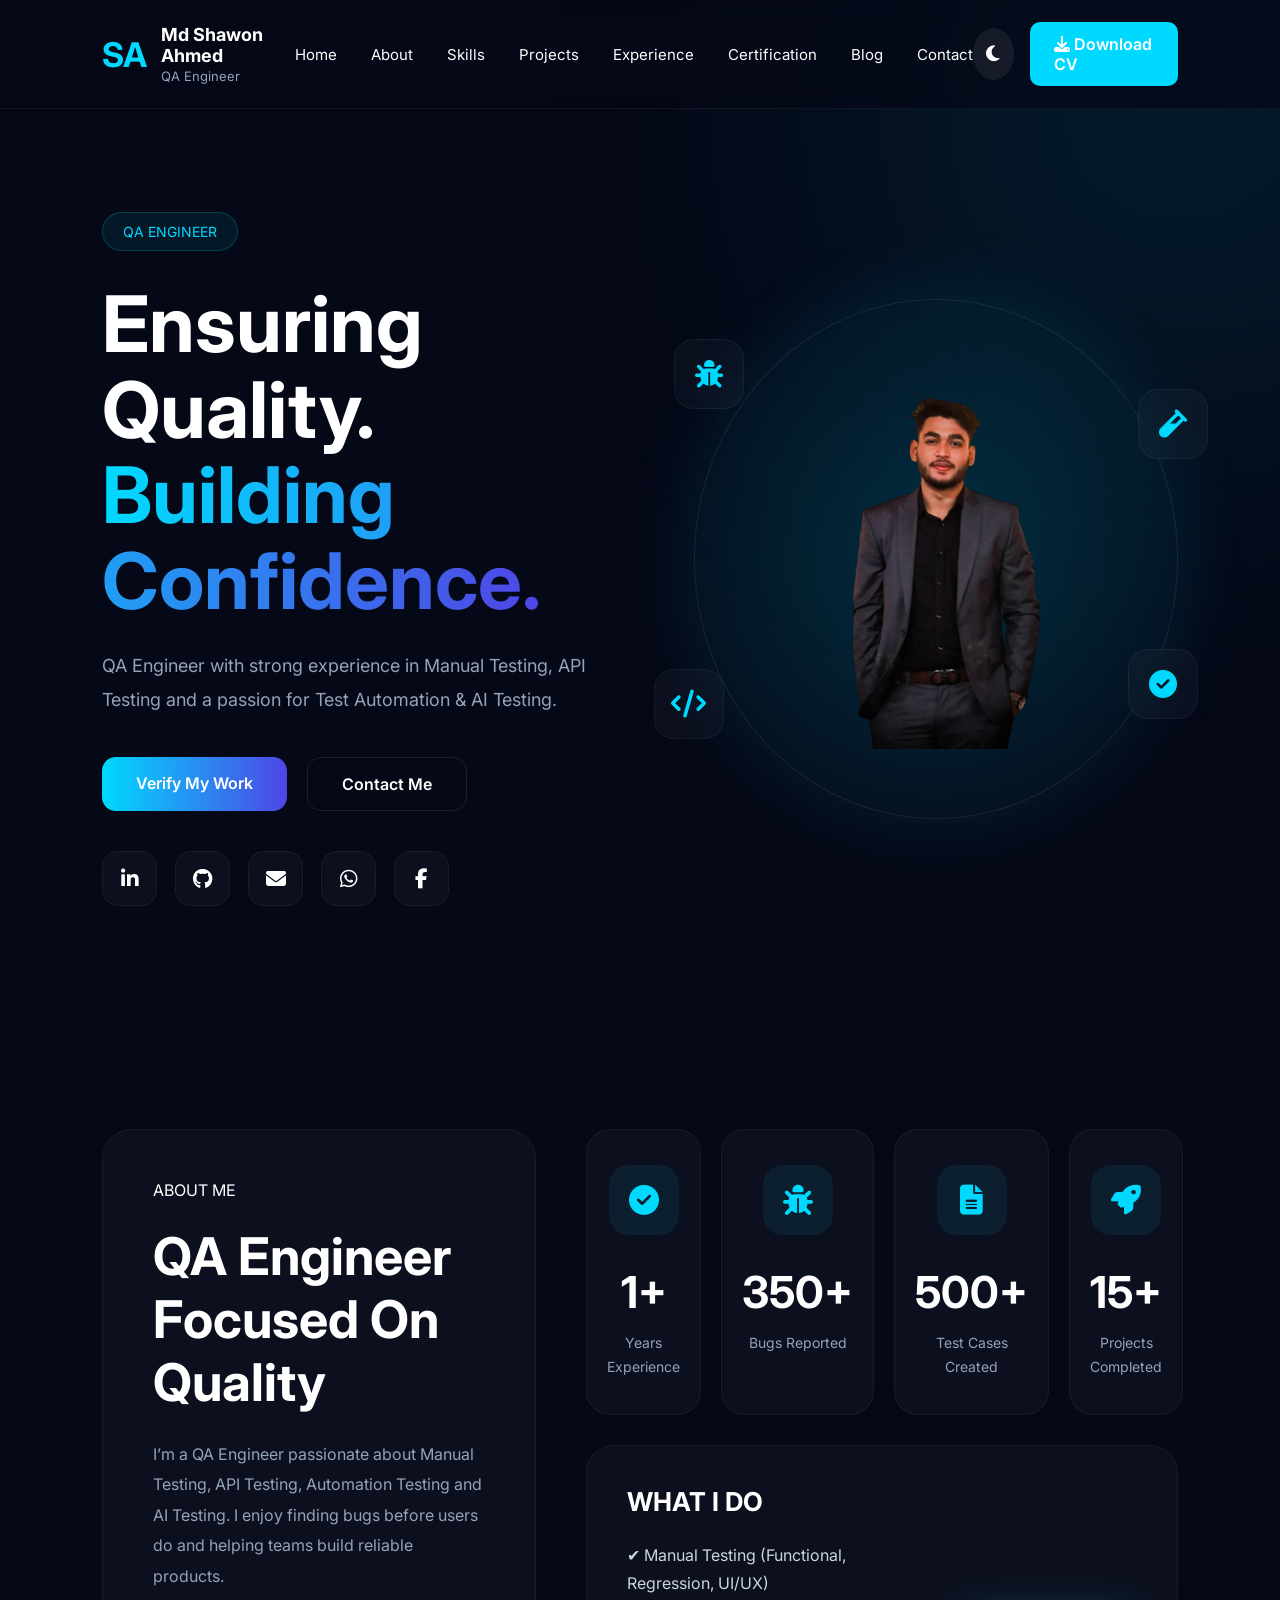
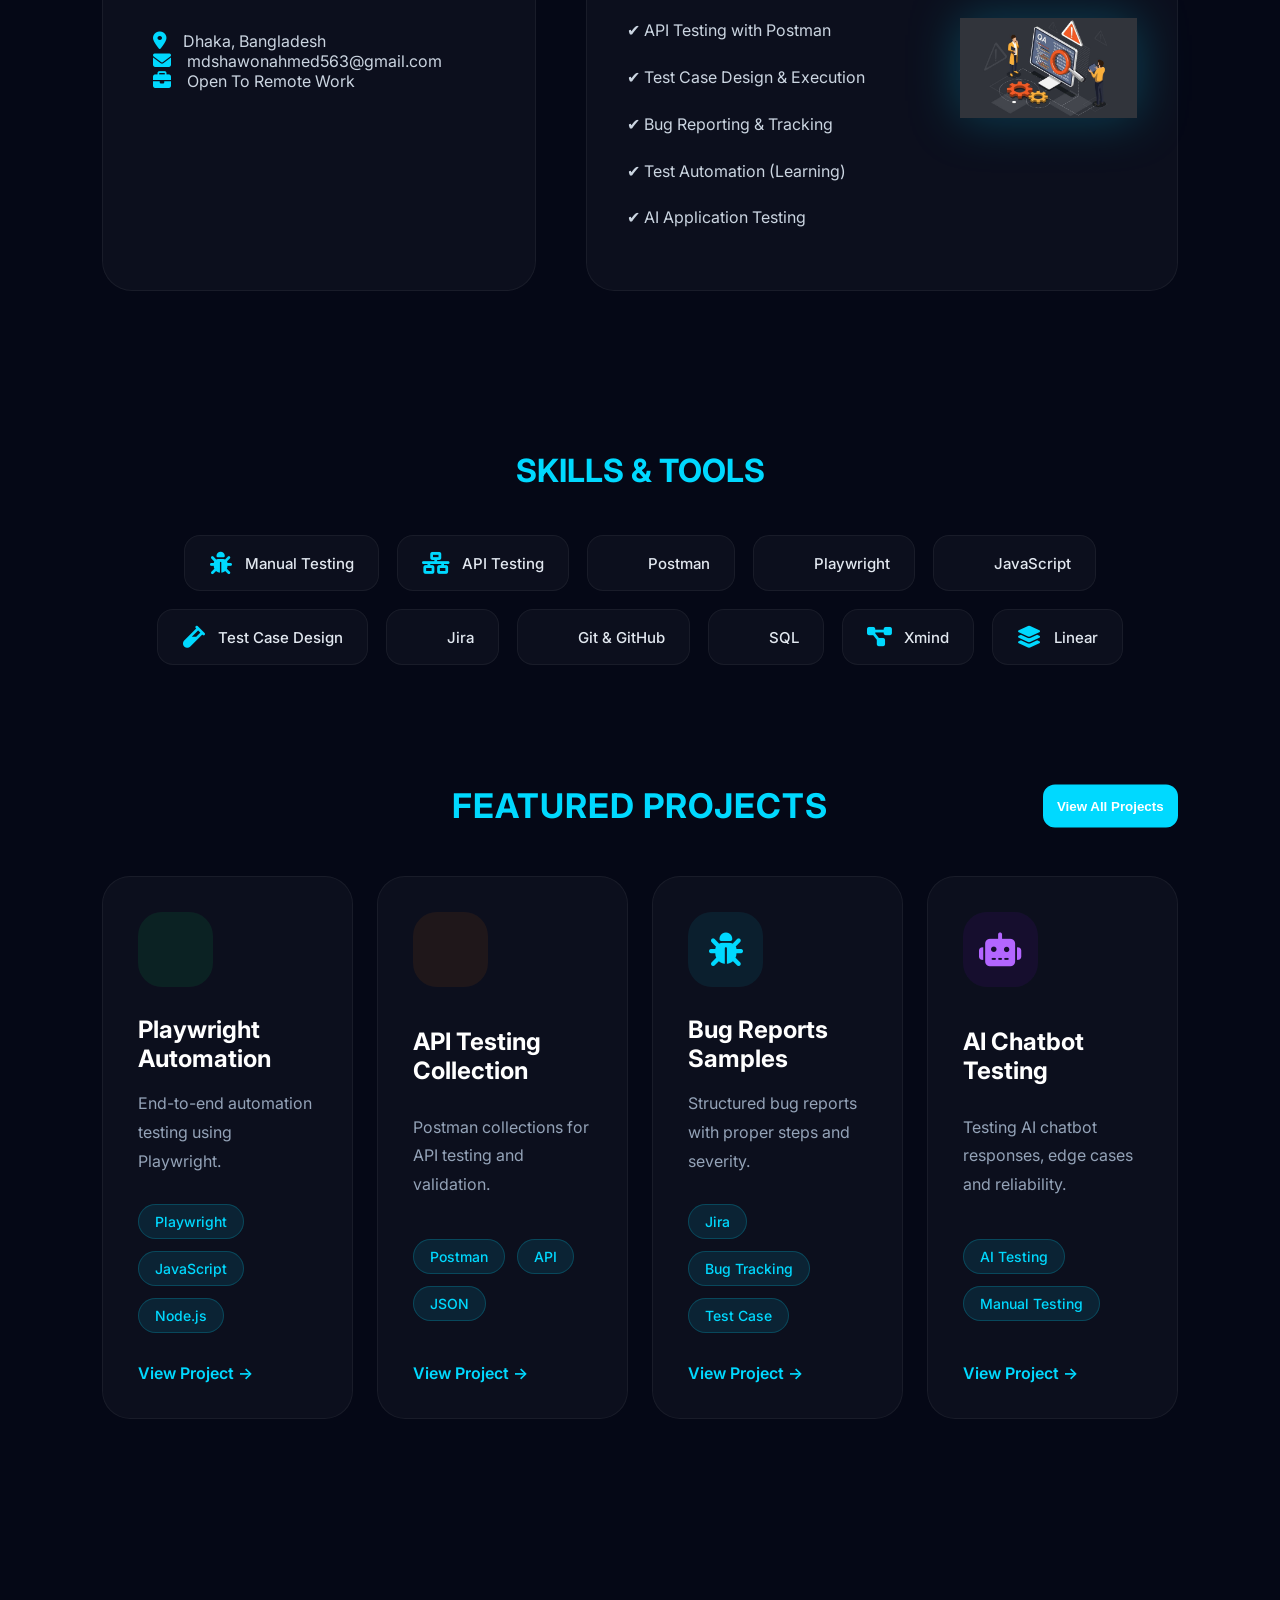
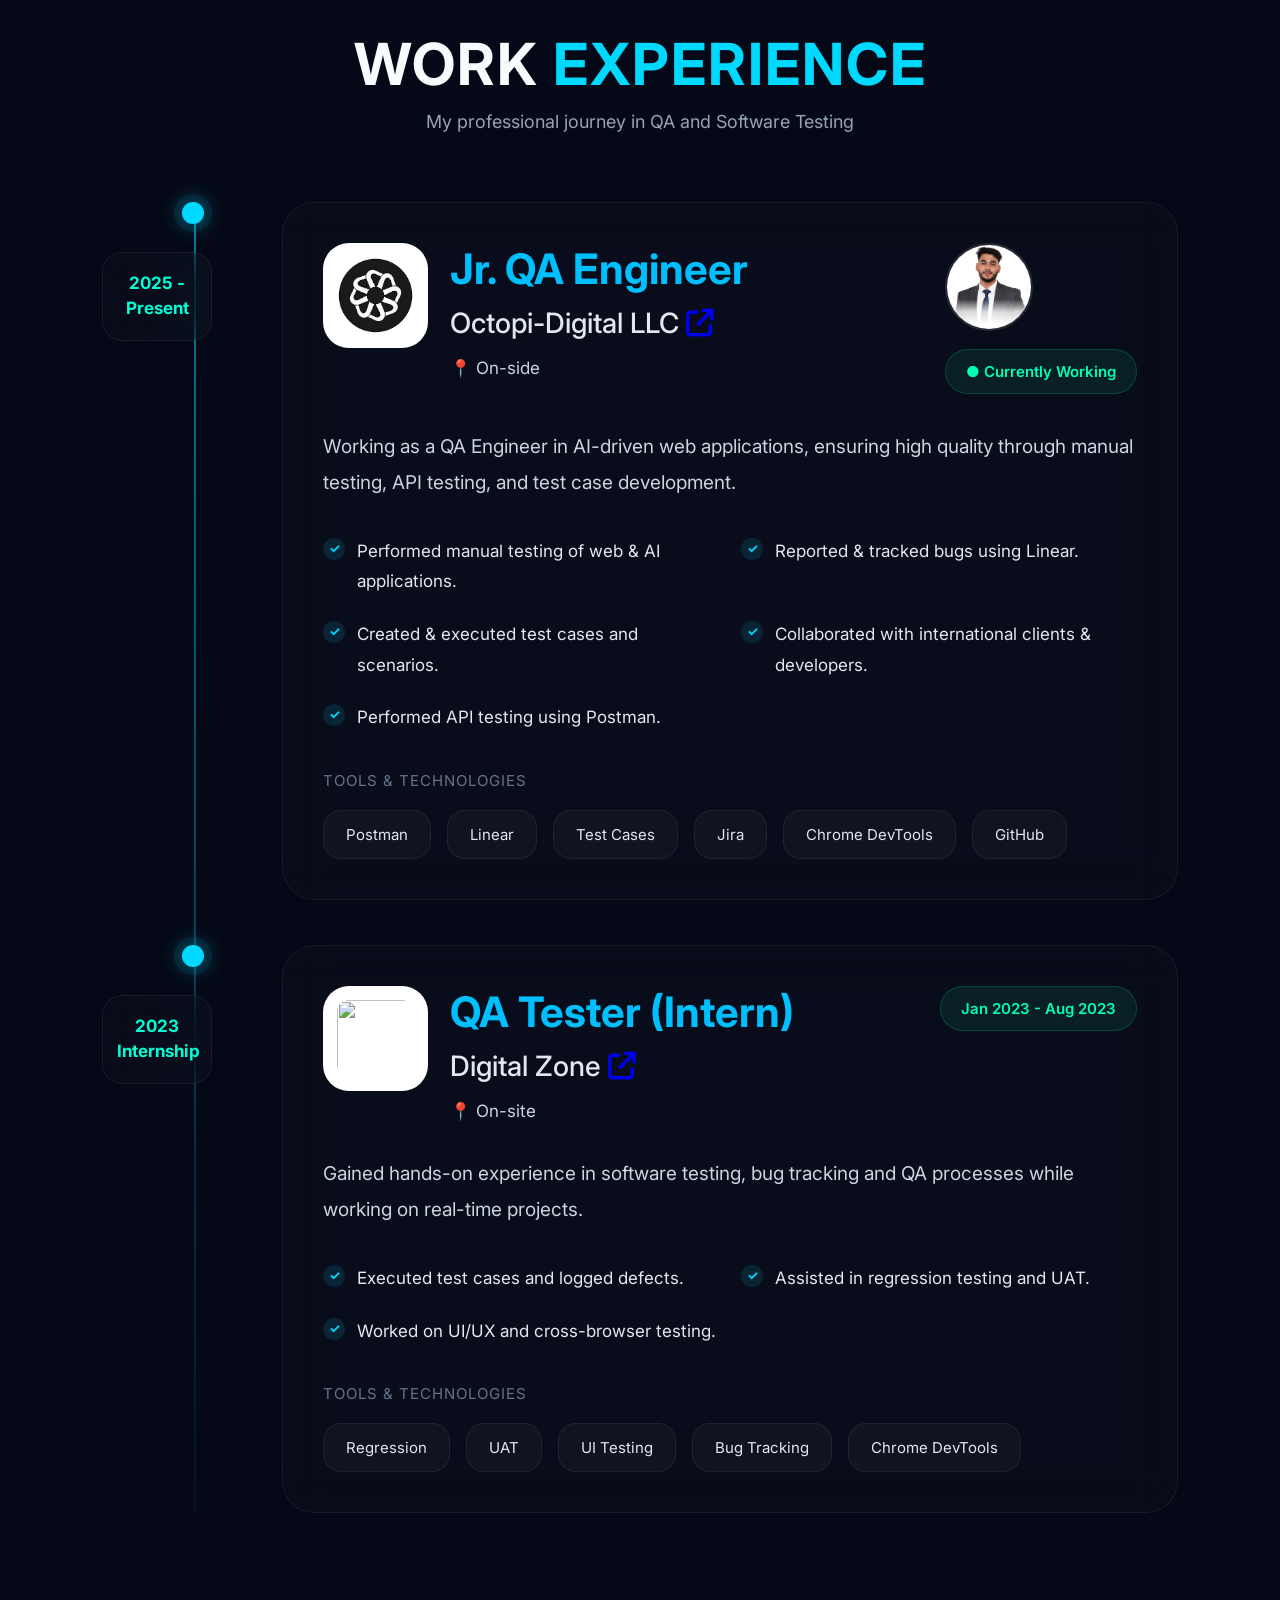
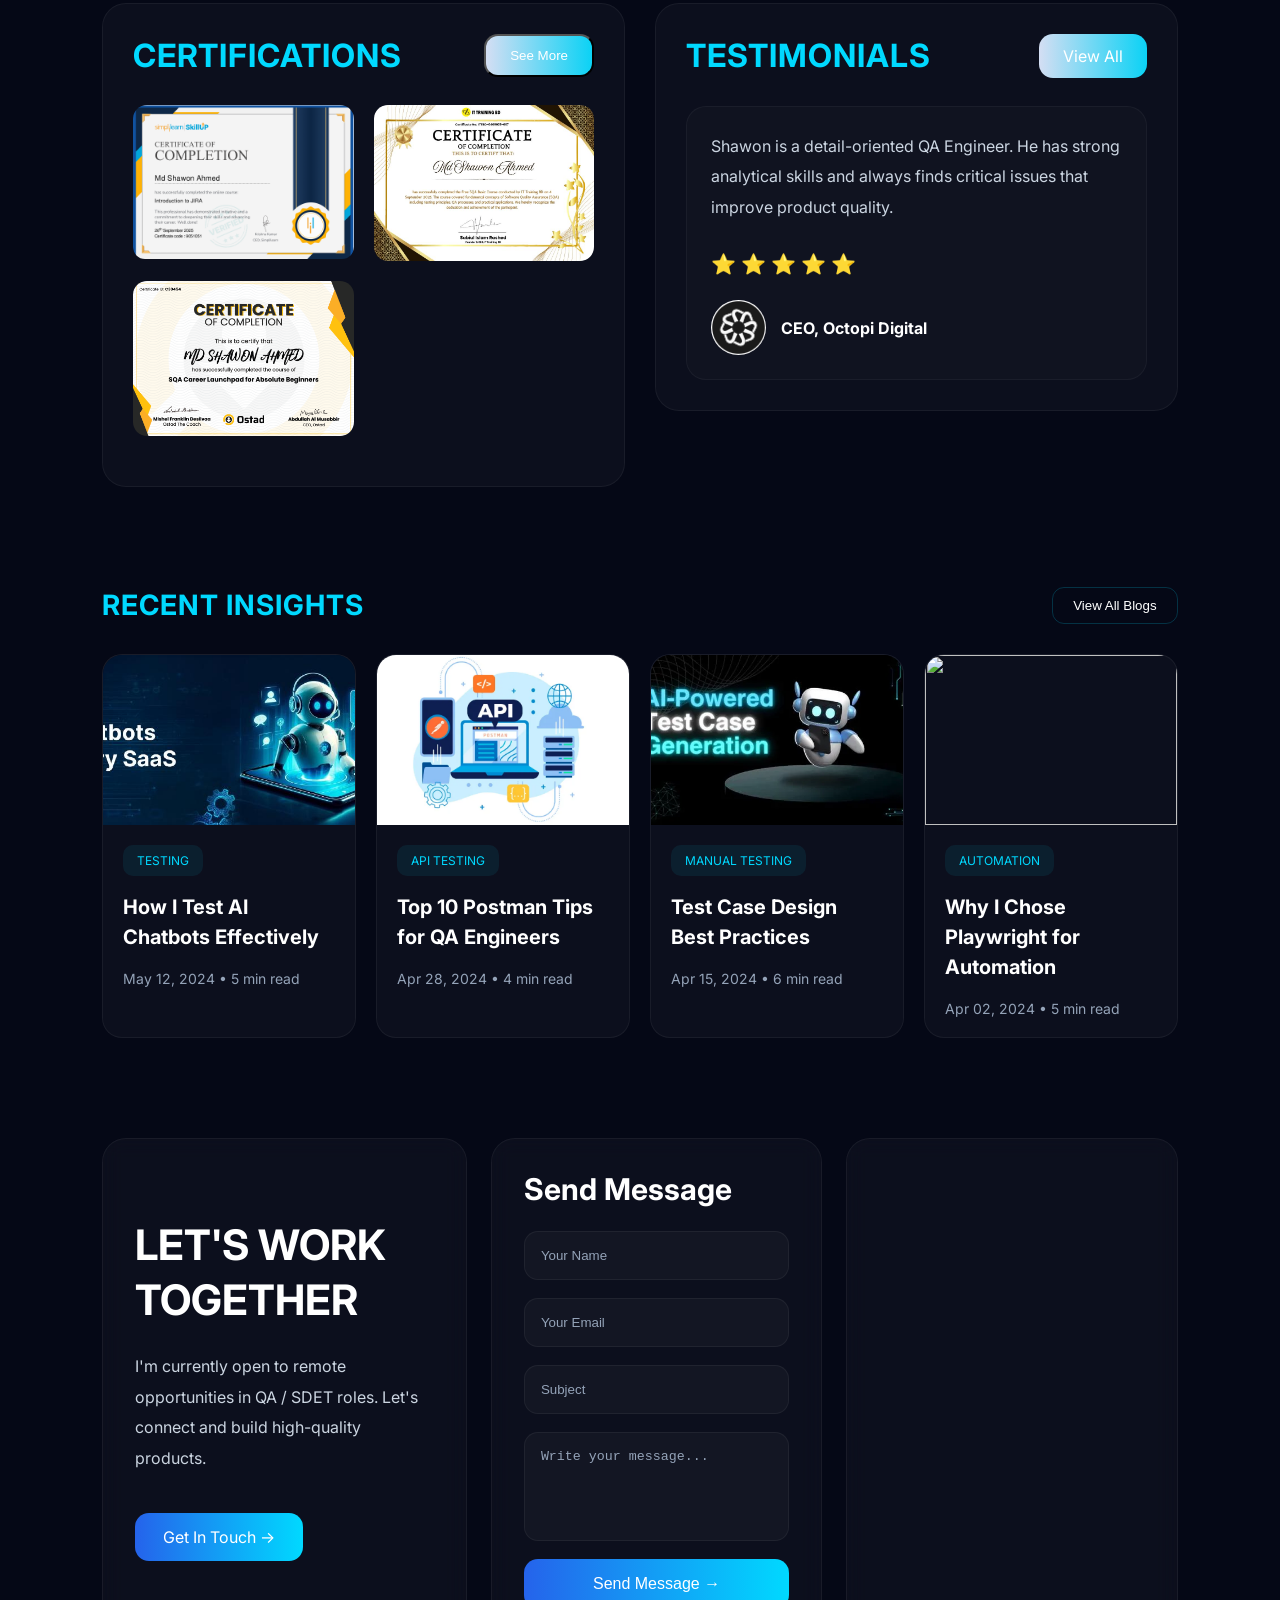
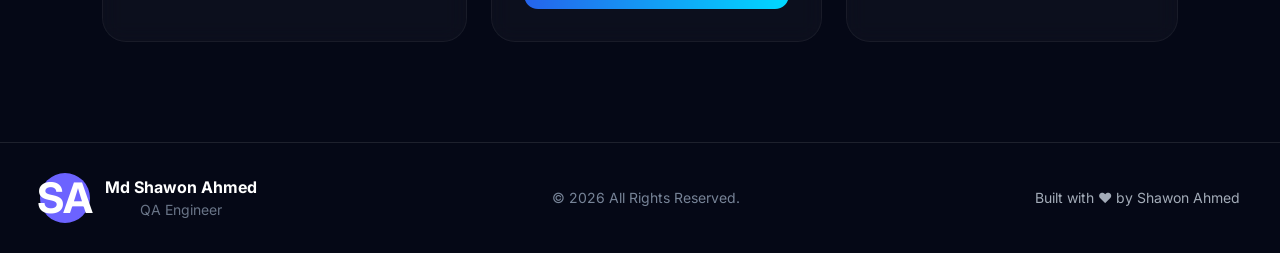
==== commit 9a391d72: "Improve mobile responsiveness and UI" ====
--- a/index.html
+++ b/index.html
@@ -1012,12 +1012,9 @@
                     CERTIFICATIONS
                 </h2>
 
-                <a href="#testimonials" class="view-all-btn">
-
-                    View All
-
-                </a>
-
+              <button class="view-all-btn" id="show-cert-btn">
+    See More
+</button>
             </div>
 
 
@@ -1066,7 +1063,7 @@
                     </div>
                 </div>
 
-                <div class="certificate-card">
+               <div class="certificate-card hide-mobile">
                     <img src="images/certificate4.jpg" alt="">
                     <div class="certificate-overlay">
 
@@ -1079,7 +1076,7 @@
                     </div>
                 </div>
 
-                <div class="certificate-card">
+                <div class="certificate-card hide-mobile">
                     <img src="images/certificate5.jpg" alt="">
                     <div class="certificate-overlay">
 
@@ -1092,7 +1089,7 @@
                     </div>
                 </div>
 
-                <div class="certificate-card">
+              <div class="certificate-card hide-mobile">
                     <img src="images/certificate6.jpg" alt="">
                     <div class="certificate-overlay">
 
@@ -1466,12 +1463,9 @@
 
 
         <!-- RIGHT -->
-
-        <div class="footer-right">
-
-            Built with by Shawon Ahmed
-
-        </div>
+<div class="footer-right">
+    Built with ❤️ by Shawon Ahmed
+</div>
 
     </footer>
     <!-- SUCCESS POPUP -->
--- a/style.css
+++ b/style.css
@@ -1942,7 +1942,40 @@
 
     padding: 0 8% 100px;
 }
-
+/* =========================
+   MOBILE RESPONSIVE FIX
+========================= */
+
+@media (max-width: 768px){
+
+    .cert-test-section{
+        flex-direction: column;
+        gap: 25px;
+        padding: 20px;
+    }
+
+    .certificate-section,
+    .testimonial-section{
+        width: 100%;
+    }
+
+    .certificate-grid{
+        grid-template-columns: 1fr;
+    }
+
+    .certificate-card img{
+        width: 100%;
+        height: auto;
+        display: block;
+    }
+
+    .testimonial-card{
+        width: 100%;
+        padding: 20px;
+        box-sizing: border-box;
+    }
+
+}
 
 /* COMMON BOX */
 
@@ -4878,3 +4911,488 @@
 
 }
 
+/* ===================================
+   CERTIFICATE & TESTIMONIAL RESPONSIVE
+=================================== */
+
+.cert-test-section{
+    display: flex;
+    gap: 30px;
+    align-items: flex-start;
+    flex-wrap: wrap;
+}
+
+.certificate-section,
+.testimonial-section{
+    flex: 1 1 400px;
+    width: 100%;
+    min-width: 0;
+}
+
+
+/* TOP AREA */
+
+.certificate-top,
+.testimonial-top{
+    display: flex;
+    justify-content: space-between;
+    align-items: center;
+    gap: 15px;
+    flex-wrap: wrap;
+}
+
+
+/* TITLE FIX */
+
+.certificate-top h2,
+.testimonial-top h2{
+    font-size: 32px;
+    line-height: 1.3;
+    word-break: break-word;
+}
+
+
+/* BUTTON FIX */
+
+.view-all-btn{
+    white-space: nowrap;
+}
+
+
+/* CERTIFICATE GRID */
+
+.certificate-grid{
+    display: grid;
+    grid-template-columns: repeat(auto-fit, minmax(160px,1fr));
+    gap: 20px;
+}
+
+
+/* CARD IMAGE */
+
+.certificate-card img{
+    width: 100%;
+    height: auto;
+    display: block;
+    border-radius: 12px;
+}
+
+
+/* TESTIMONIAL CARD */
+
+.testimonial-card{
+    width: 100%;
+    box-sizing: border-box;
+}
+
+
+/* USER AREA */
+
+.testimonial-user{
+    display: flex;
+    align-items: center;
+    gap: 15px;
+    flex-wrap: wrap;
+}
+
+.testimonial-user h4{
+    word-break: break-word;
+}
+
+
+/* TABLET */
+
+@media(max-width:992px){
+
+    .cert-test-section{
+        flex-direction: column;
+    }
+
+}
+
+
+/* MOBILE */
+
+@media(max-width:768px){
+
+    .cert-test-section{
+        padding: 20px;
+        gap: 25px;
+    }
+
+    .certificate-top,
+    .testimonial-top{
+        flex-direction: column;
+        align-items: flex-start;
+    }
+
+    .certificate-top h2,
+    .testimonial-top h2{
+        font-size: 26px;
+    }
+
+    .view-all-btn{
+        width: 100%;
+        text-align: center;
+    }
+
+    .certificate-grid{
+        grid-template-columns: repeat(2,1fr);
+    }
+
+    .testimonial-card{
+        padding: 20px;
+    }
+
+}
+
+
+/* SMALL MOBILE */
+
+@media(max-width:480px){
+
+    .certificate-grid{
+        grid-template-columns: 1fr;
+    }
+
+    .certificate-top h2,
+    .testimonial-top h2{
+        font-size: 22px;
+    }
+
+}
+
+/* ===================================
+   MOBILE CERTIFICATE FIX
+=================================== */
+
+@media(max-width:768px){
+
+    /* TITLE CENTER */
+
+    .certificate-top,
+    .testimonial-top{
+        align-items: center;
+        text-align: center;
+    }
+
+    .certificate-top h2,
+    .testimonial-top h2{
+        width: 100%;
+        text-align: center;
+    }
+
+    .view-all-btn{
+        margin: auto;
+    }
+
+    /* ONLY 3 CARD SHOW */
+/* HIDE EXTRA CARD */
+
+@media(max-width:768px){
+
+    .certificate-card.hide-mobile{
+        display: none;
+    }
+
+    .certificate-grid.show-all 
+    .certificate-card.hide-mobile{
+        display: block;
+    }
+
+}
+
+/* =====================================
+FINAL MOBILE NAVBAR FIX
+===================================== */
+
+@media (max-width: 900px){
+
+/* NAVBAR */
+.navbar{
+    padding: 14px 16px;
+    display: flex;
+    justify-content: space-between;
+    align-items: center;
+}
+
+/* LEFT */
+.nav-left{
+    display: flex;
+    align-items: center;
+    gap: 10px;
+}
+
+/* MENU ICON */
+.menu-toggle{
+    display: flex !important;
+    width: 42px;
+    height: 42px;
+    align-items: center;
+    justify-content: center;
+    border-radius: 12px;
+    cursor: pointer;
+    background: rgba(255,255,255,0.08);
+}
+
+/* LIGHT MODE MENU ICON */
+body.light-mode .menu-toggle{
+    background: #ffffff;
+    border: 1px solid #ddd;
+}
+
+.menu-toggle i{
+    color: #fff;
+    font-size: 20px;
+}
+
+body.light-mode .menu-toggle i{
+    color: #111;
+}
+
+/* HIDE DOWNLOAD CV */
+.nav-right .cv-btn{
+    display: none !important;
+}
+
+/* MOBILE MENU */
+.nav-links{
+    position: fixed;
+    top: 0;
+    left: -100%;
+    width: 280px;
+    height: 100vh;
+    background: #0f172a;
+    flex-direction: column;
+    align-items: flex-start;
+    padding: 90px 25px;
+    gap: 20px;
+    transition: 0.4s ease;
+    z-index: 9999;
+}
+
+body.light-mode .nav-links{
+    background: #ffffff;
+}
+
+/* ACTIVE MENU */
+.nav-links.active{
+    left: 0;
+}
+
+/* LINKS */
+.nav-links li{
+    width: 100%;
+}
+
+.nav-links li a{
+    display: block;
+    width: 100%;
+    padding: 14px 16px;
+    border-radius: 10px;
+    color: white;
+    font-size: 17px;
+}
+
+body.light-mode .nav-links li a{
+    color: #111;
+}
+
+/* CLOSE BUTTON */
+.mobile-close{
+    display: block;
+    position: absolute;
+    top: 18px;
+    right: 20px;
+    font-size: 28px;
+    color: white;
+    cursor: pointer;
+}
+
+body.light-mode .mobile-close{
+    color: #111;
+}
+
+/* BACKDROP */
+.mobile-backdrop{
+    position: fixed;
+    inset: 0;
+    background: rgba(0,0,0,0.5);
+    opacity: 0;
+    visibility: hidden;
+    transition: 0.3s;
+    z-index: 999;
+}
+
+.mobile-backdrop.active{
+    opacity: 1;
+    visibility: visible;
+}
+
+}
+
+/* DESKTOP FIX */
+@media (min-width: 901px){
+
+.mobile-close{
+    display: none !important;
+}
+
+.menu-toggle{
+    display: none !important;
+}
+
+.nav-right .cv-btn{
+    display: flex !important;
+}
+
+}}
+
+/* ===================================
+   PROJECT TITLE RESPONSIVE FIX
+=================================== */
+
+@media (max-width: 768px){
+
+    .project-top{
+        display: flex;
+        flex-direction: column;
+        align-items: center;
+        text-align: center;
+        gap: 12px;
+    }
+
+    .project-top h2{
+        width: 100%;
+        font-size: 24px;
+        line-height: 1.3;
+        margin: 0;
+    }
+
+    .project-btn{
+        width: fit-content;
+        margin: 0 auto;
+    }
+
+}
+/* BLOG SECTION MOBILE FIX */
+
+@media (max-width: 768px){
+
+    .blog-top{
+
+        display: flex;
+        flex-direction: column;
+
+        align-items: center;
+
+        gap: 12px;
+
+        text-align: center;
+    }
+
+    .blog-top h2{
+
+        font-size: 28px;
+
+        line-height: 1.3;
+
+        margin: 0;
+    }
+
+    .blog-btn{
+
+        width: fit-content;
+
+        padding: 10px 20px;
+
+        font-size: 14px;
+    }
+
+}
+/* ===================================
+   FOOTER PROFESSIONAL RESPONSIVE
+=================================== */
+
+.footer{
+
+    display: flex;
+    justify-content: space-between;
+    align-items: center;
+
+    gap: 20px;
+
+    padding: 30px 40px;
+
+    border-top: 1px solid rgba(255,255,255,0.1);
+
+    text-align: center;
+}
+
+.footer-left{
+    display: flex;
+    align-items: center;
+    gap: 15px;
+}
+
+.footer-left h2{
+
+    width: 50px;
+    height: 50px;
+
+    display: flex;
+    align-items: center;
+    justify-content: center;
+
+    border-radius: 50%;
+
+    background: #6c63ff;
+
+    color: #fff;
+}
+
+.footer-left h4{
+    margin-bottom: 4px;
+}
+
+.footer-left p{
+    opacity: .7;
+    font-size: 14px;
+}
+
+.footer-center{
+
+    font-size: 14px;
+    opacity: .8;
+}
+
+.footer-right{
+
+    font-size: 14px;
+    opacity: .8;
+}
+@media (max-width: 768px){
+
+    .footer{
+
+        flex-direction: column;
+
+        text-align: center;
+
+        padding: 30px 20px;
+    }
+
+    .footer-left{
+
+        flex-direction: column;
+
+        gap: 10px;
+    }
+
+    .footer-center,
+    .footer-right{
+
+        font-size: 13px;
+    }
+
+}
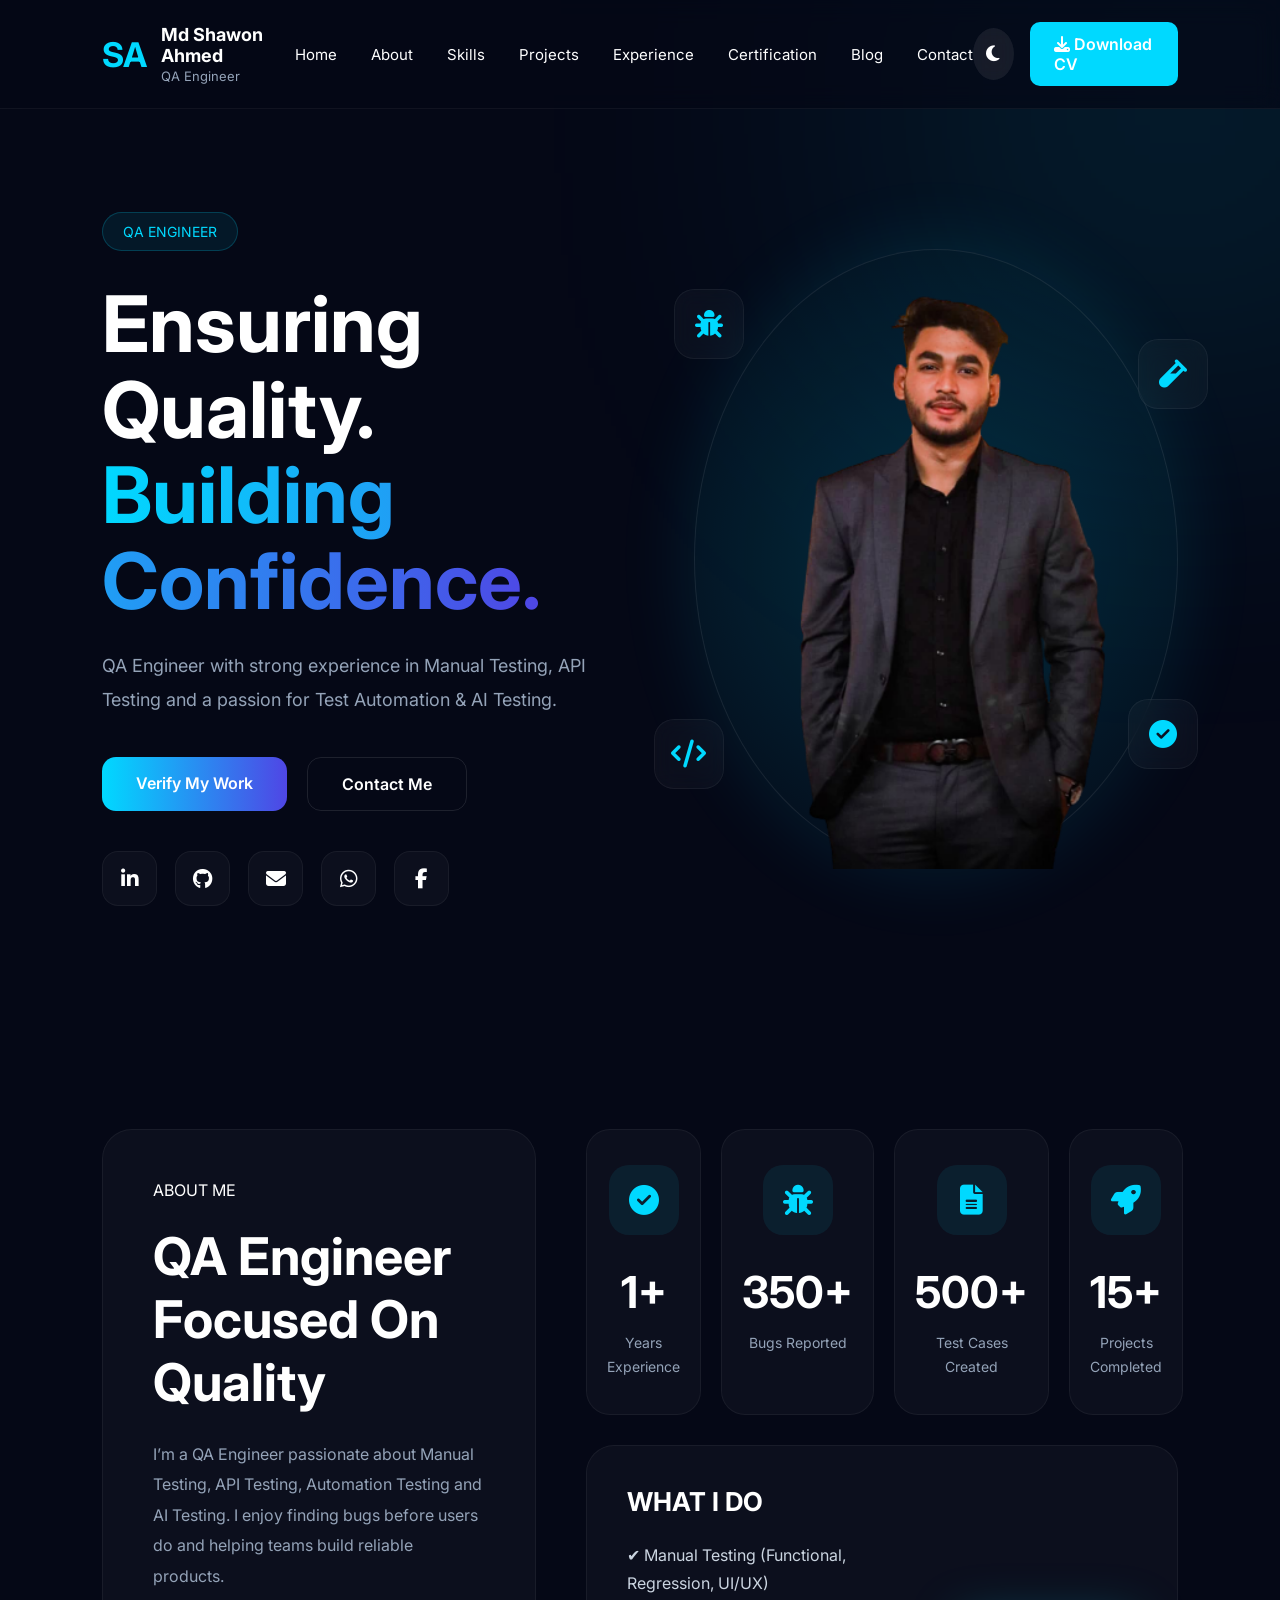
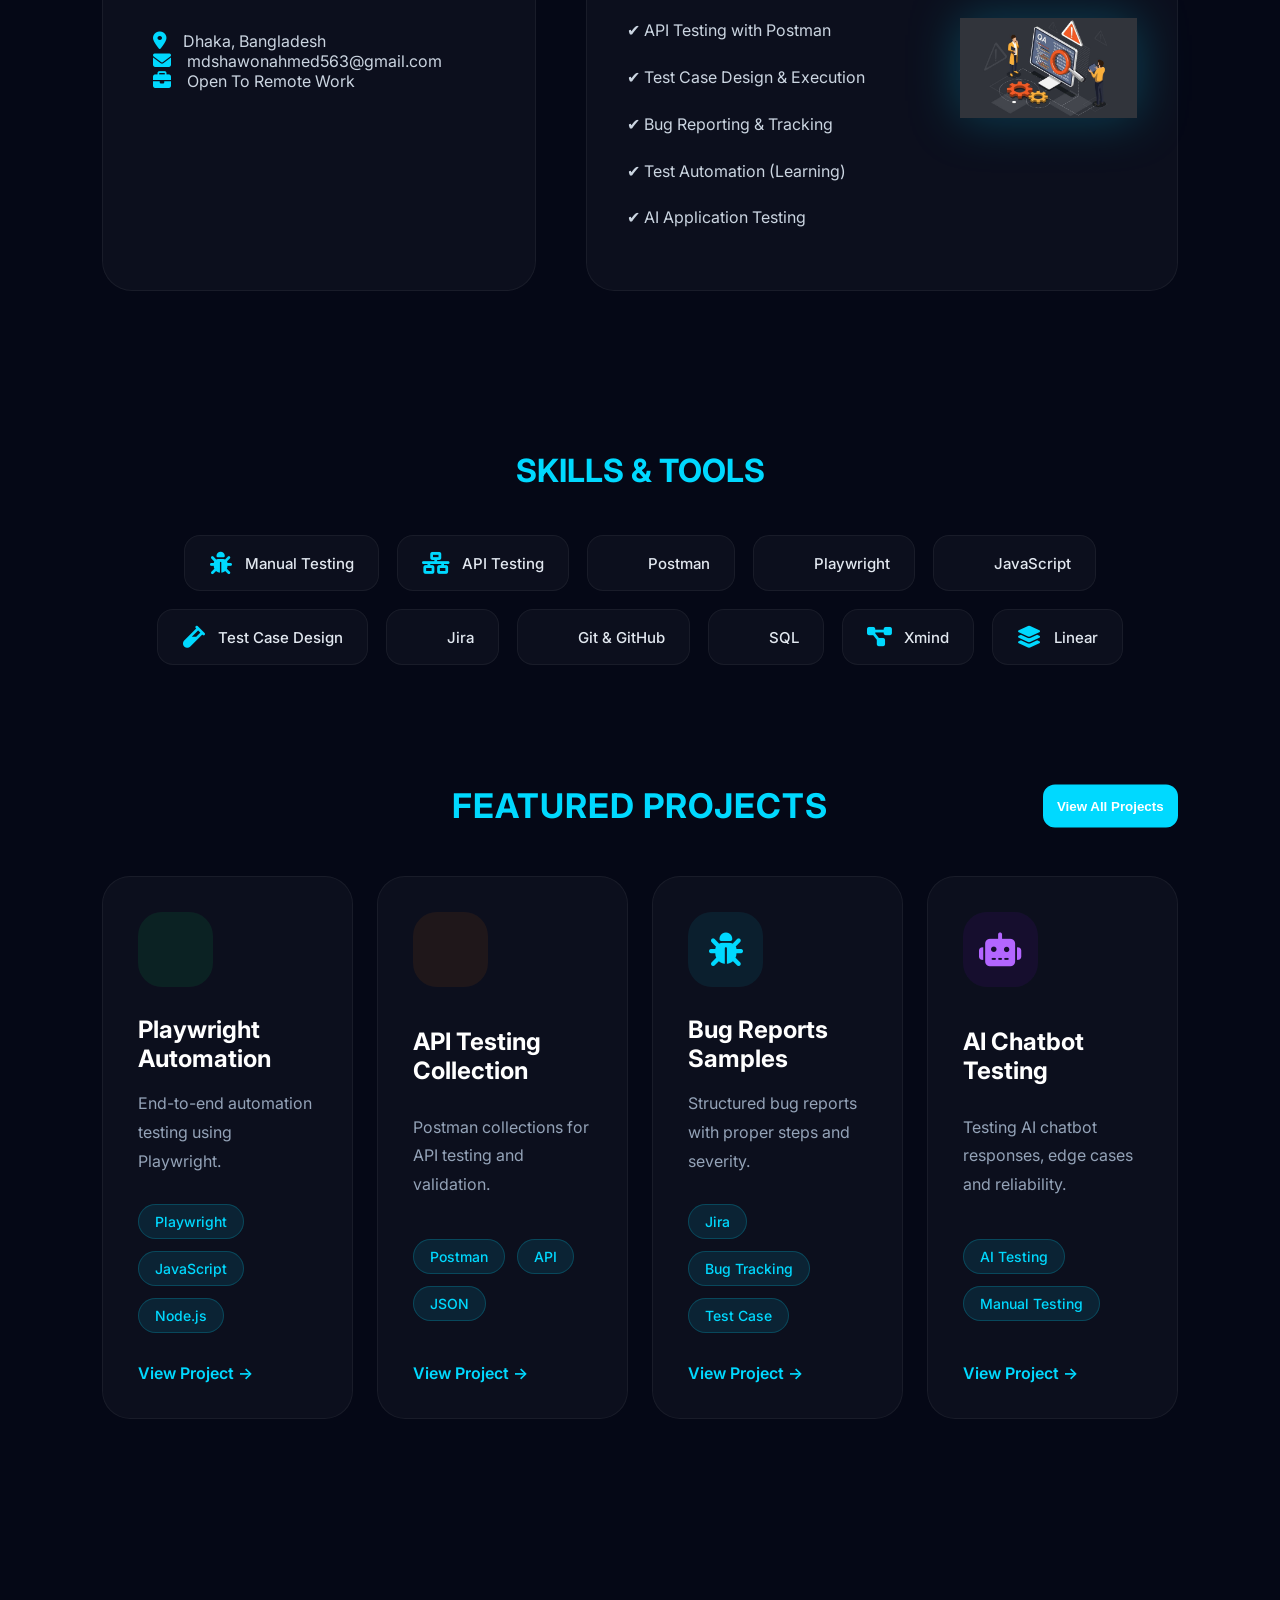
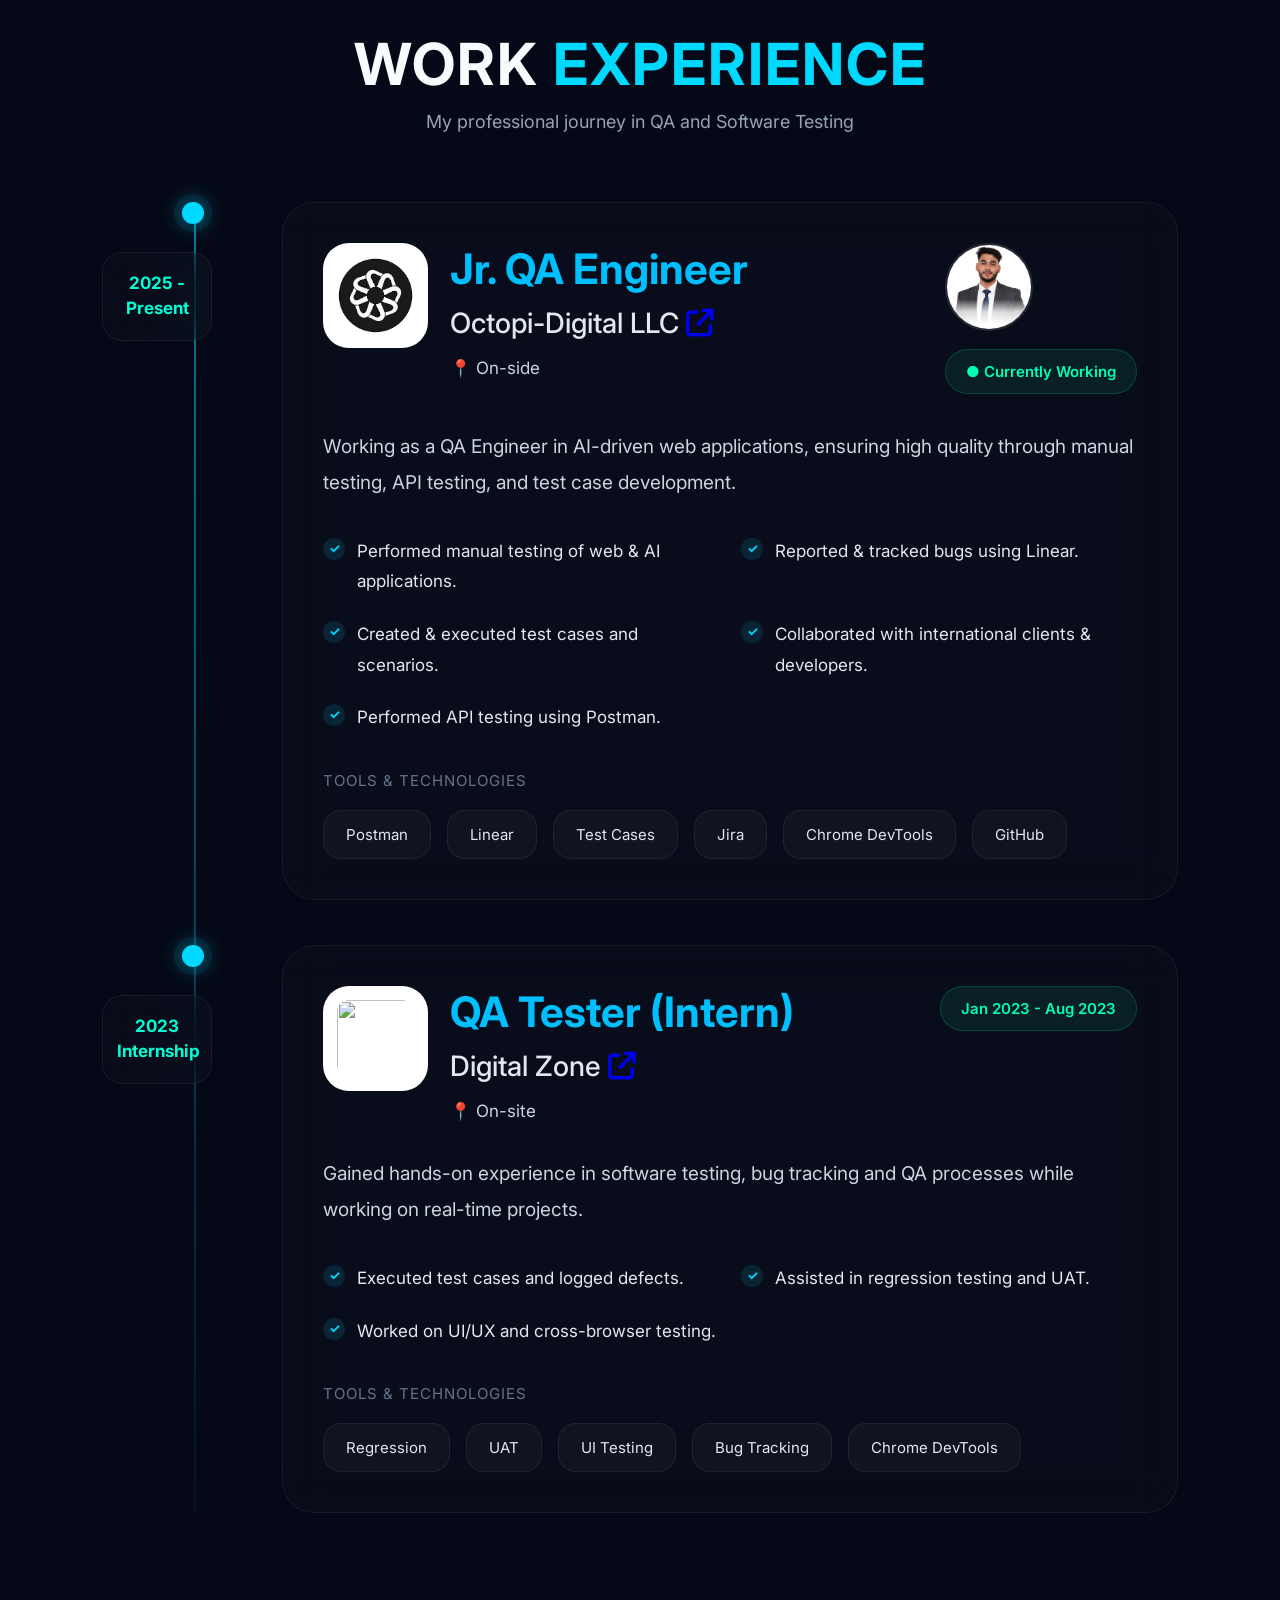
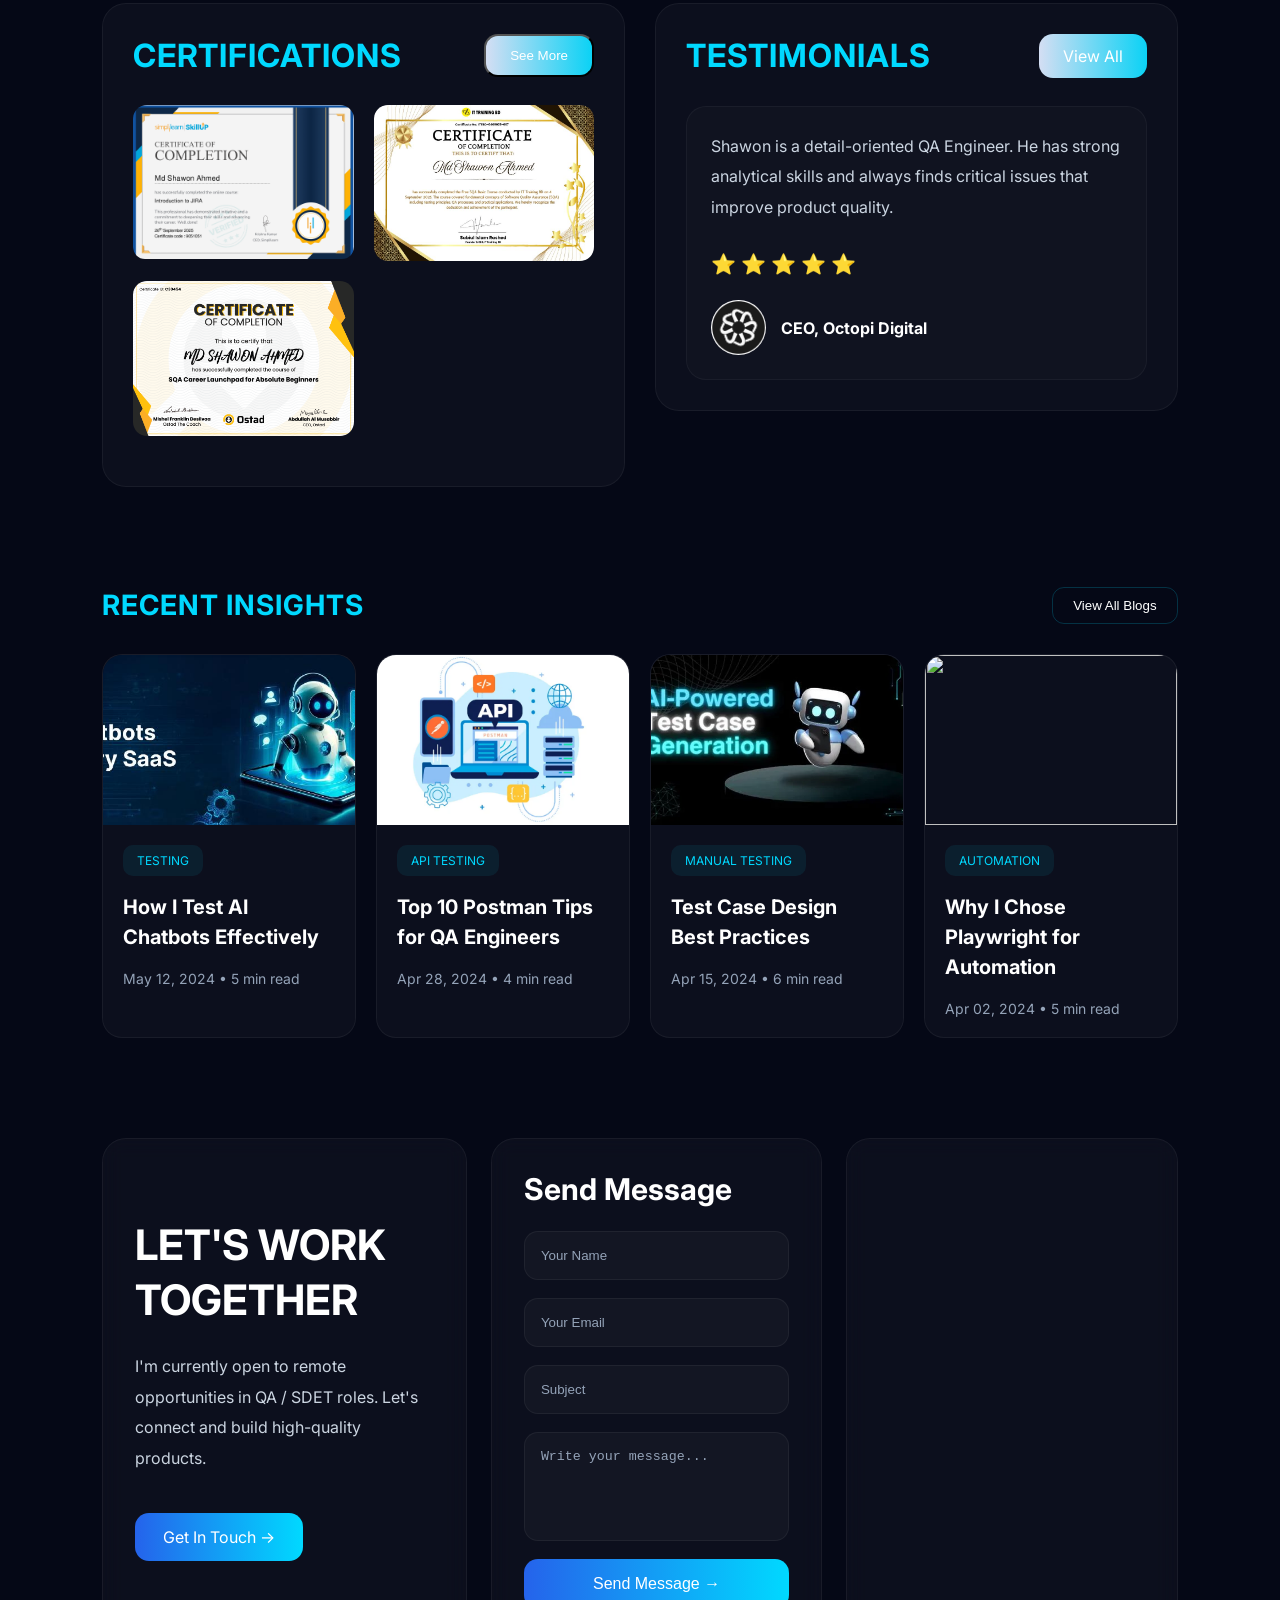
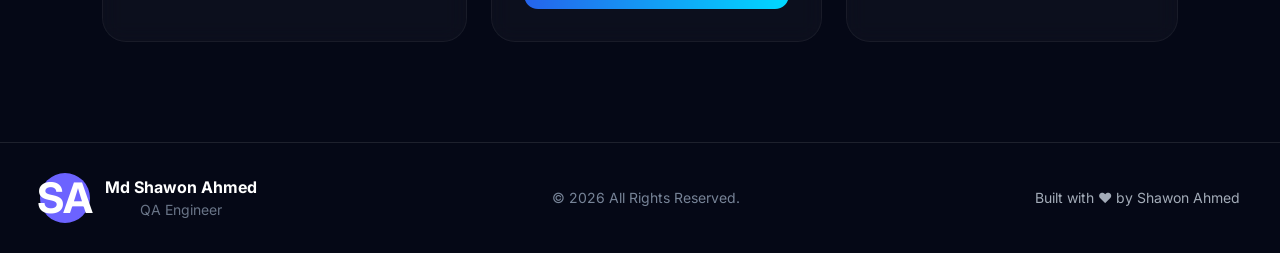
==== commit e43c9852: "Improve mobile responsive design and CV button" ====
--- a/index.html
+++ b/index.html
@@ -146,7 +146,13 @@
 
                 </a>
             </div>
-
+<a href="cv.pdf" download class="mobile-cv-btn">
+
+    <i class="fa-solid fa-download"></i>
+
+    Download CV
+
+</a>
 
             <!-- SOCIAL ICONS -->
 
--- a/style.css
+++ b/style.css
@@ -492,7 +492,20 @@
   box-shadow: 0 10px 30px rgba(0, 217, 255, 0.15);
 }
 
-
+@media (max-width: 768px){
+
+    .social-icons{
+
+        display: flex;
+
+        justify-content: center;
+
+        flex-wrap: nowrap;
+
+        gap: 8px;
+    }
+
+}
 /* RIGHT SIDE */
 
 .hero-right {
@@ -511,8 +524,8 @@
 /* PROFILE */
 
 .profile-circle {
-  width: 520px;
-  height: 520px;
+  width: 620px;
+  height: 620px;
 
   border-radius: 50%;
 
@@ -532,10 +545,10 @@
 }
 
 
-.profile-circle img {
-  width: 100%;
-  max-width: 460px;
-
+.profile-circle img{
+    width: 620px;
+    height: 620px;
+    object-fit: cover;
 }
 
 
@@ -5395,4 +5408,96 @@
         font-size: 13px;
     }
 
+}
+
+@media (max-width: 768px){
+
+    .icon-1{
+        top: 20px !important;
+        left: -20px !important;
+    }
+
+    .icon-2{
+        top: 120px !important;
+        left: -30px !important;
+    }
+
+    .icon-3{
+        top: 40px !important;
+        right: -20px !important;
+    }
+
+    .icon-4{
+        top: 150px !important;
+        right: -30px !important;
+    }
+
+}
+@media (max-width: 768px){
+
+    .profile-circle img{
+
+        width: 340px;
+        height: 340px;
+
+    }
+
+}
+.mobile-cv-btn{
+    display: none;
+}
+
+@media (max-width: 768px){
+
+    .mobile-cv-btn{
+
+        display: inline-flex;
+        align-items: center;
+        justify-content: center;
+
+        gap: 8px;
+
+        margin-top: 12px;
+        margin-bottom: 25px;
+
+        padding: 12px 20px;
+
+        background: #00D9FF;
+        color: #000;
+
+        border-radius: 10px;
+
+        text-decoration: none;
+        font-weight: 600;
+    }
+
+}
+
+.mobile-cv-btn{
+    display: none;
+}
+
+@media (max-width: 768px){
+
+    .mobile-cv-btn{
+
+        display: inline-flex;
+        align-items: center;
+        justify-content: center;
+
+        gap: 8px;
+
+        margin-top: 16px; /* Contact Me button er same gap */
+
+        padding: 12px 20px;
+
+        background: #00D9FF;
+        color: #000;
+
+        border-radius: 10px;
+
+        text-decoration: none;
+        font-weight: 600;
+    }
+
 }
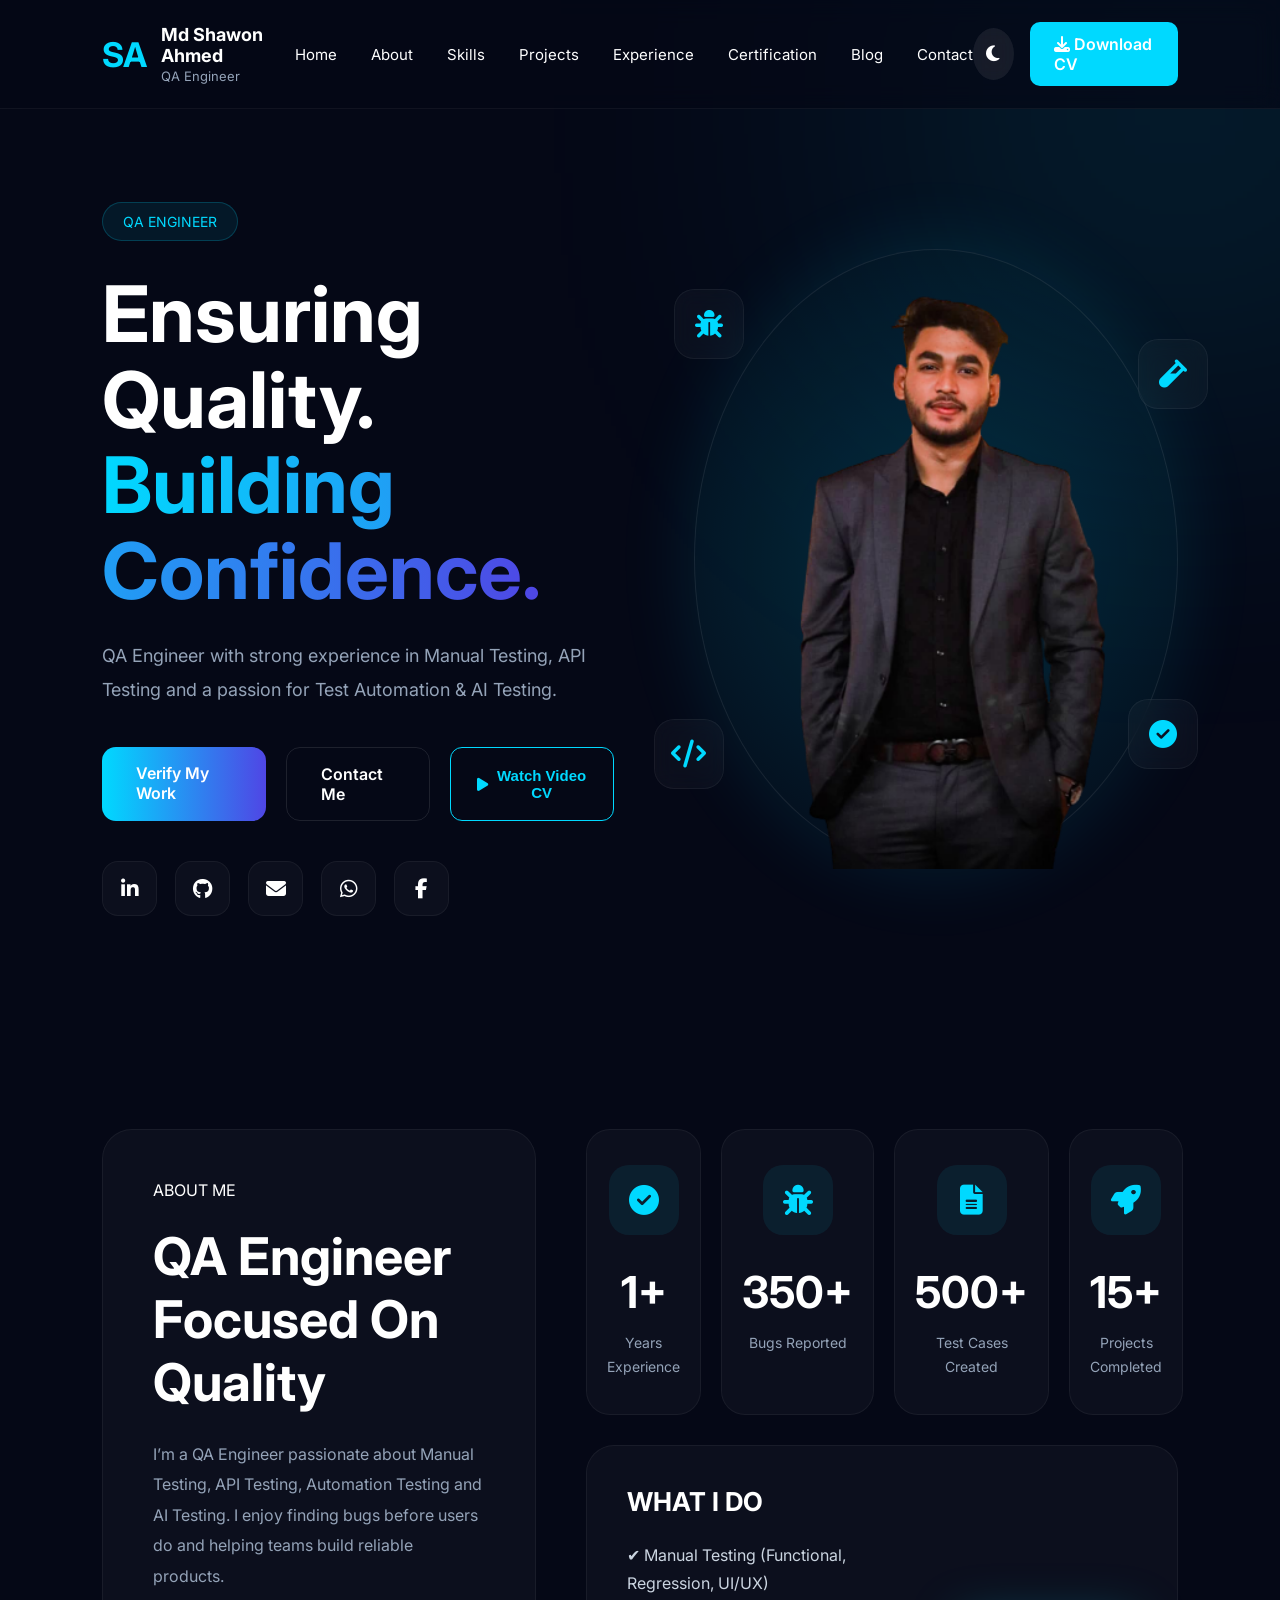
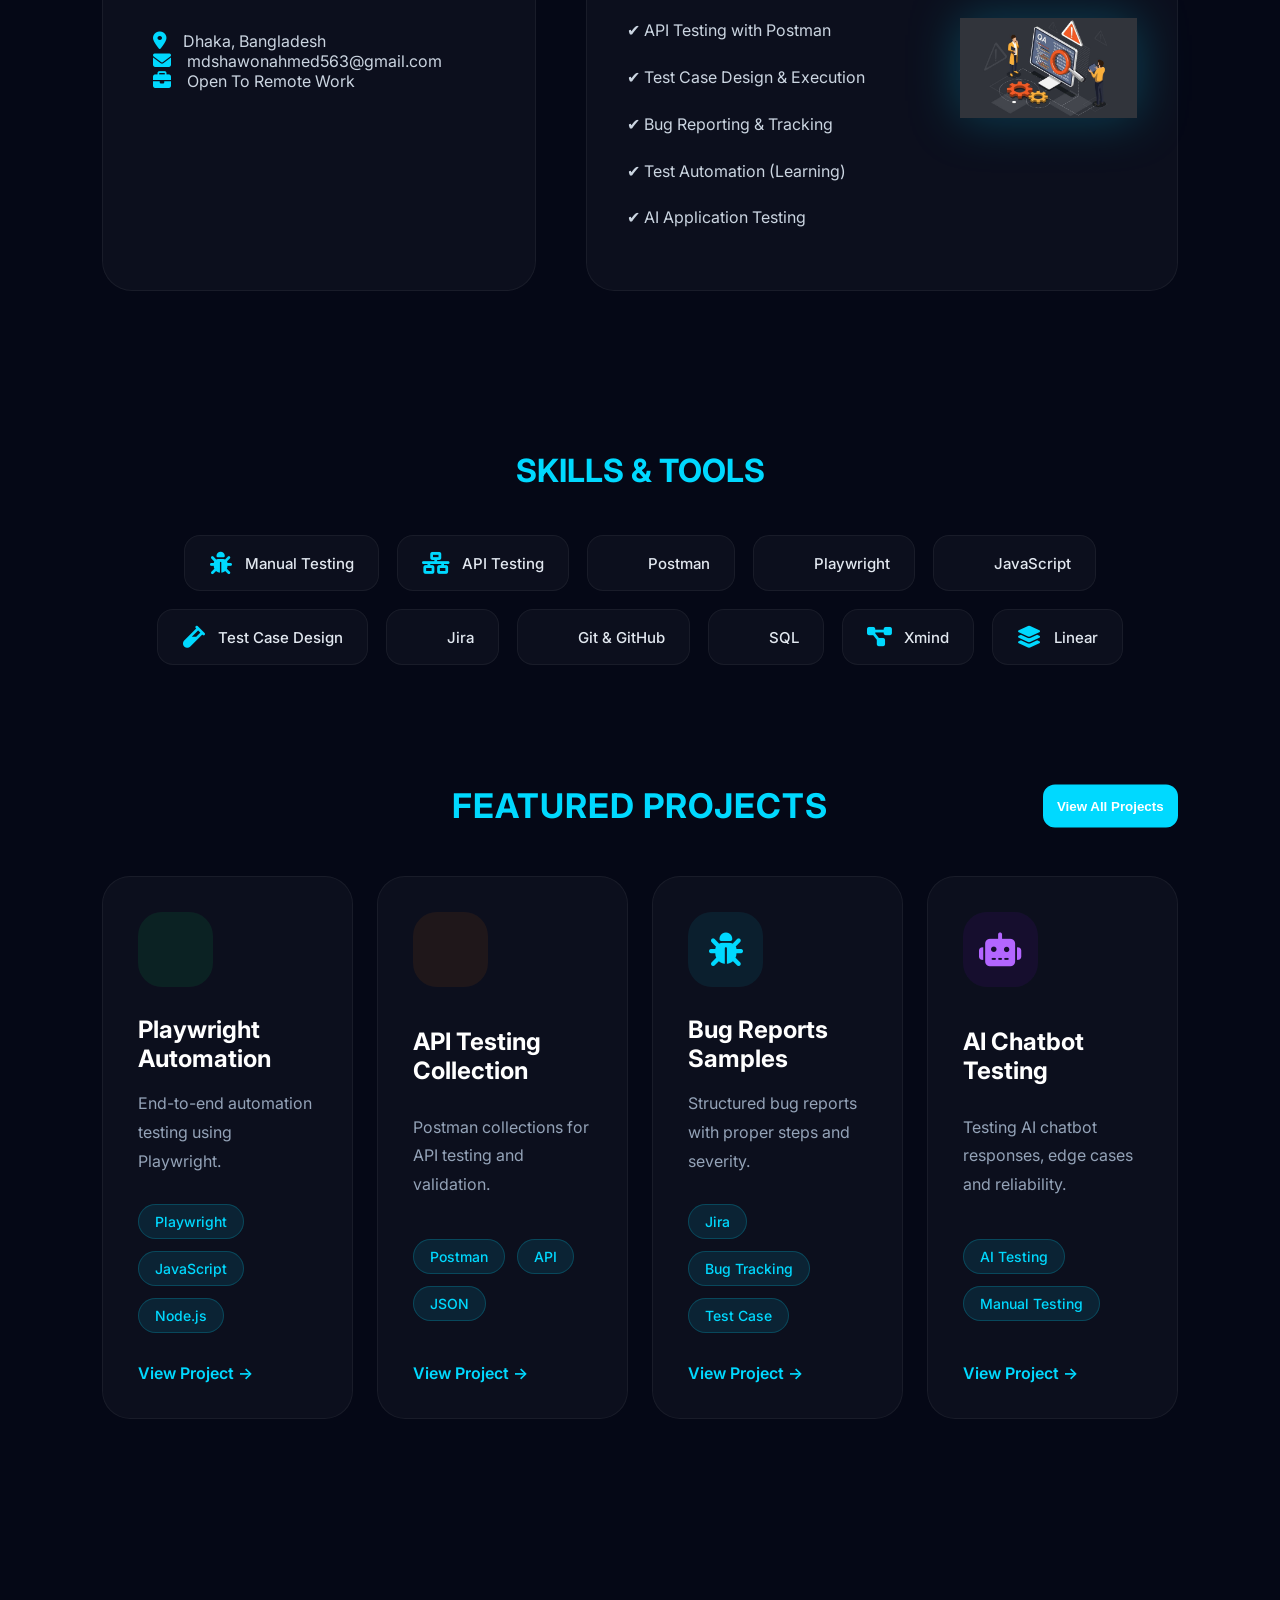
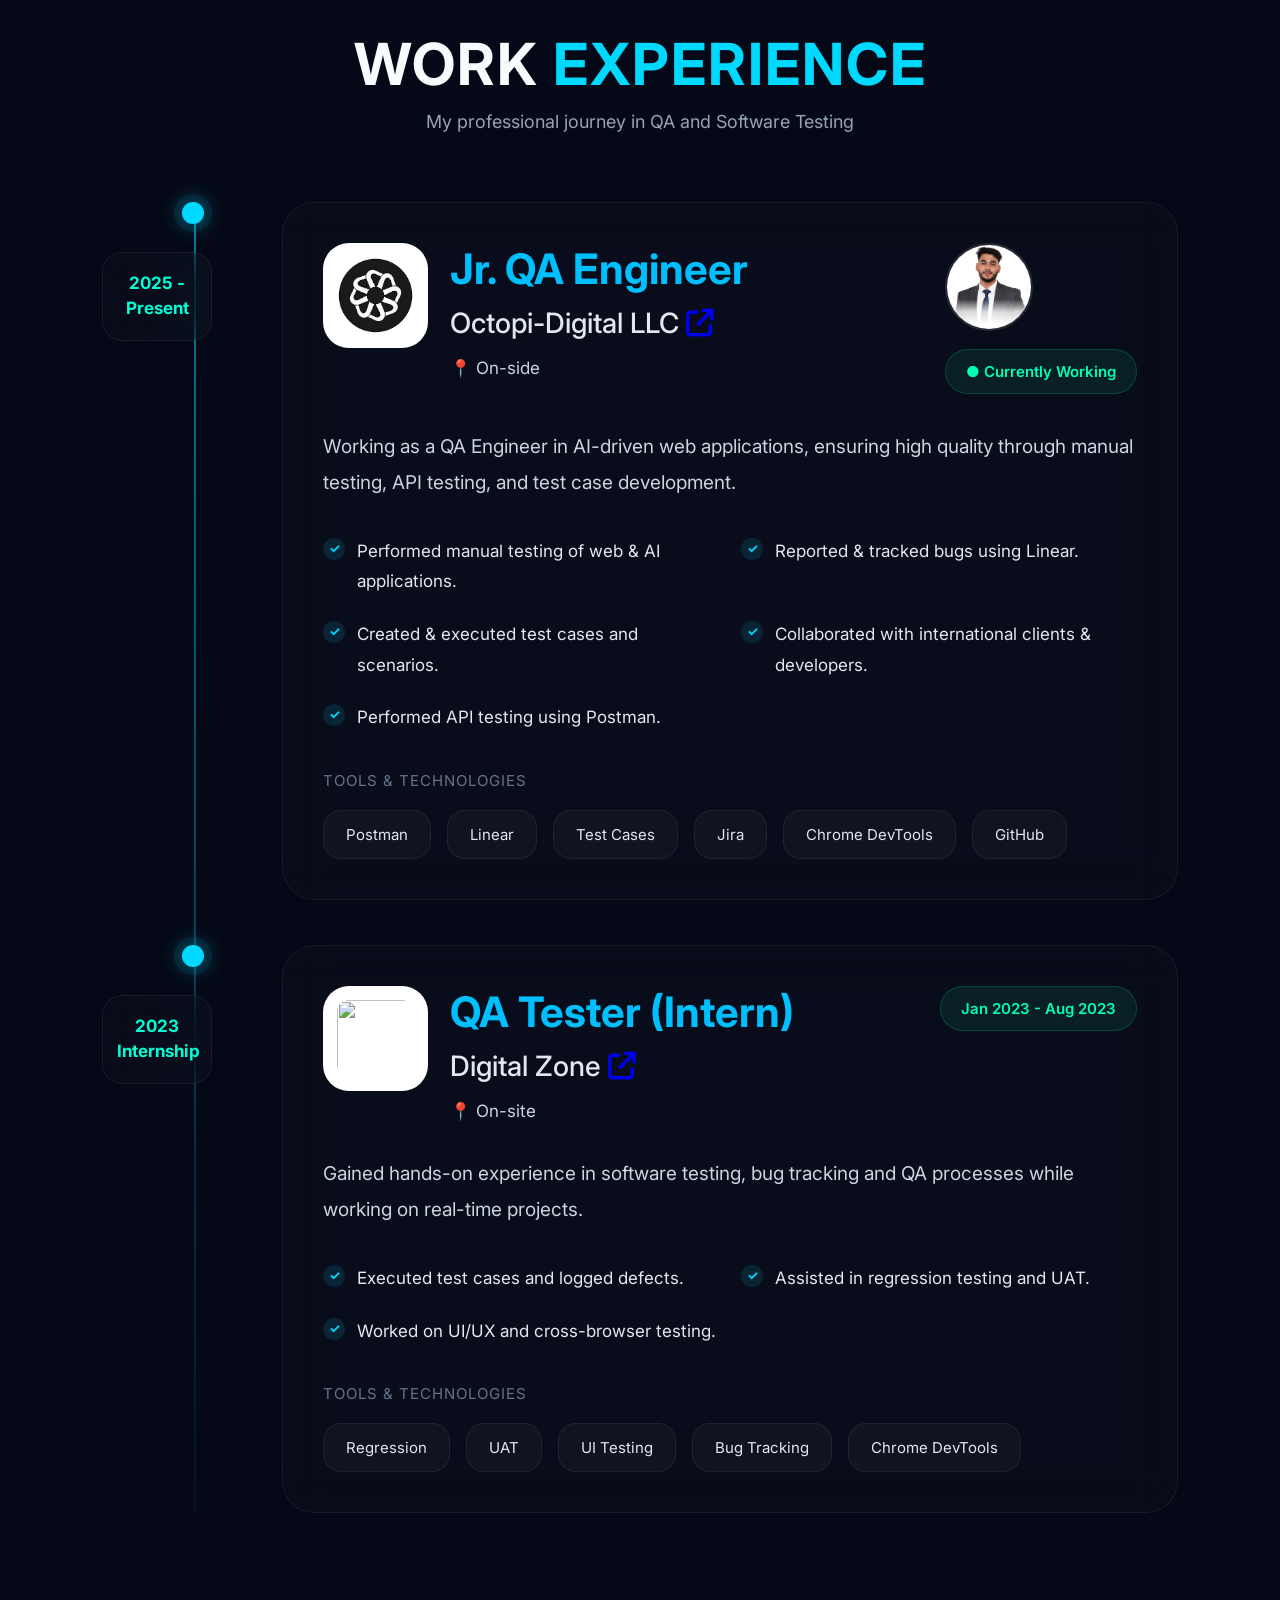
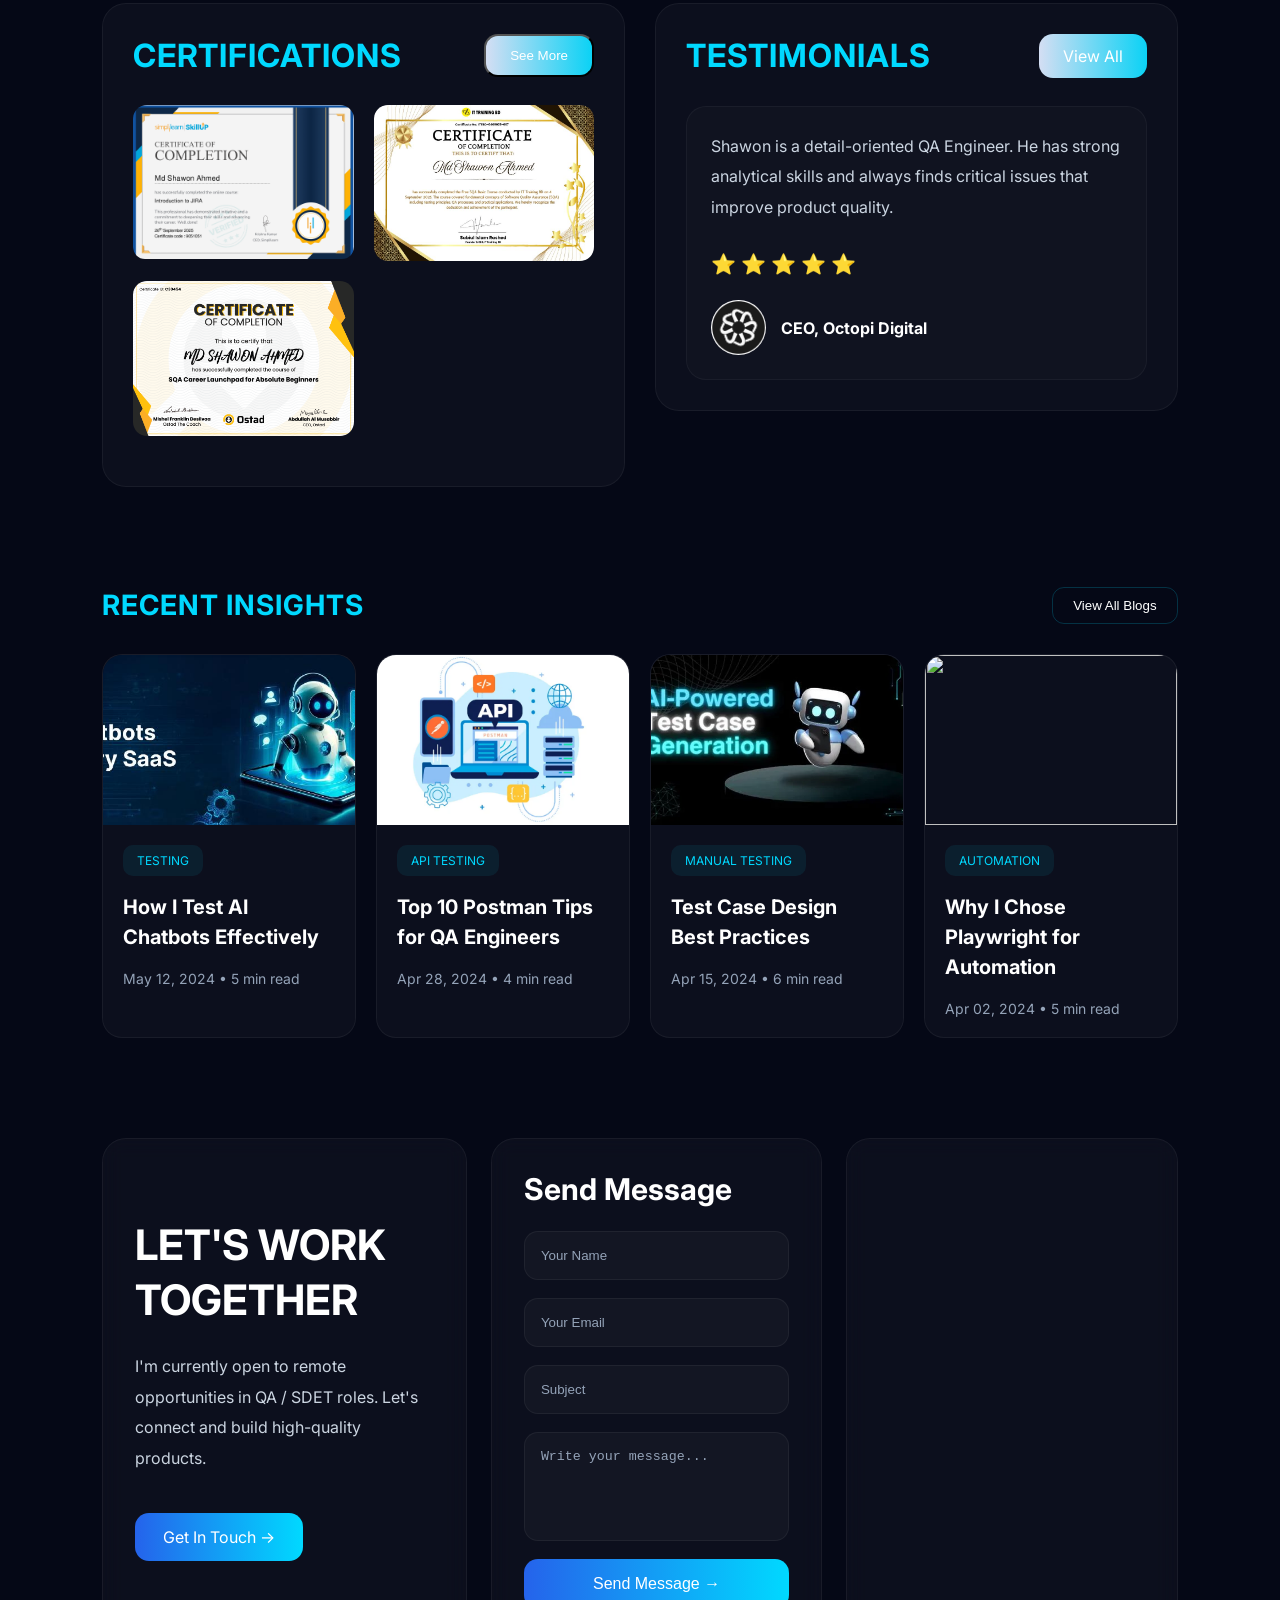
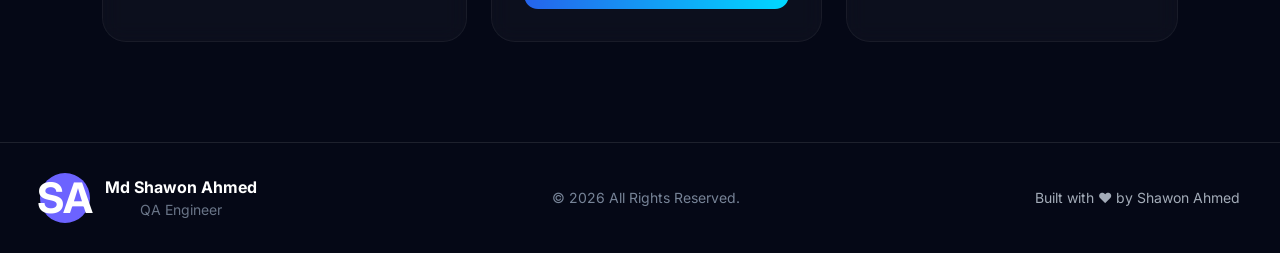
==== commit 475ec1e1: "Added Watch Video CV feature" ====
--- a/index.html
+++ b/index.html
@@ -21,95 +21,95 @@
 
     <nav class="navbar">
 
-    <!-- LEFT SIDE -->
-
-    <div class="nav-left">
-
-        <!-- MENU BUTTON -->
-
-        <div class="menu-toggle" id="menu-toggle">
-
-            <i class="fas fa-bars"></i>
-
-        </div>
-
-
-        <!-- LOGO AREA -->
-
-        <div class="logo-area">
-
-            <div class="logo">
-                SA
-            </div>
-
-            <div class="logo-text">
-
-                <h3>Md Shawon Ahmed</h3>
-
-                <p>QA Engineer</p>
-
-            </div>
-
-        </div>
-
-    </div>
-
-
-
-    <!-- NAV LINKS -->
-<ul class="nav-links">
-
-    <div class="mobile-close" id="mobile-close">
-        ✕
-    </div>
-
-        <li><a href="#home">Home</a></li>
-
-        <li><a href="#about">About</a></li>
-
-        <li><a href="#skills">Skills</a></li>
-
-        <li><a href="#projects">Projects</a></li>
-
-        <li><a href="#experience">Experience</a></li>
-
-        <li><a href="#certification">Certification</a></li>
-
-        <li><a href="#blog">Blog</a></li>
-
-        <li><a href="#contact">Contact</a></li>
-
-    </ul>
-
-
-
-    <!-- RIGHT SIDE -->
-
-    <div class="nav-right">
-
-        <button id="theme-toggle">
-
-            <i class="fas fa-moon"></i>
-
-        </button>
-
-        <a href="cv.pdf" download class="cv-btn">
-
-            <i class="fa-solid fa-download"></i>
-
-            Download CV
-
-        </a>
-
-    </div>
-
-</nav>
-
-<!-- MOBILE BACKDROP -->
-
-<!-- MOBILE BACKDROP -->
-
-<div class="mobile-backdrop" id="mobile-backdrop"></div>
+        <!-- LEFT SIDE -->
+
+        <div class="nav-left">
+
+            <!-- MENU BUTTON -->
+
+            <div class="menu-toggle" id="menu-toggle">
+
+                <i class="fas fa-bars"></i>
+
+            </div>
+
+
+            <!-- LOGO AREA -->
+
+            <div class="logo-area">
+
+                <div class="logo">
+                    SA
+                </div>
+
+                <div class="logo-text">
+
+                    <h3>Md Shawon Ahmed</h3>
+
+                    <p>QA Engineer</p>
+
+                </div>
+
+            </div>
+
+        </div>
+
+
+
+        <!-- NAV LINKS -->
+        <ul class="nav-links">
+
+            <div class="mobile-close" id="mobile-close">
+                ✕
+            </div>
+
+            <li><a href="#home">Home</a></li>
+
+            <li><a href="#about">About</a></li>
+
+            <li><a href="#skills">Skills</a></li>
+
+            <li><a href="#projects">Projects</a></li>
+
+            <li><a href="#experience">Experience</a></li>
+
+            <li><a href="#certification">Certification</a></li>
+
+            <li><a href="#blog">Blog</a></li>
+
+            <li><a href="#contact">Contact</a></li>
+
+        </ul>
+
+
+
+        <!-- RIGHT SIDE -->
+
+        <div class="nav-right">
+
+            <button id="theme-toggle">
+
+                <i class="fas fa-moon"></i>
+
+            </button>
+
+            <a href="cv.pdf" download class="cv-btn">
+
+                <i class="fa-solid fa-download"></i>
+
+                Download CV
+
+            </a>
+
+        </div>
+
+    </nav>
+
+    <!-- MOBILE BACKDROP -->
+
+    <!-- MOBILE BACKDROP -->
+
+    <div class="mobile-backdrop" id="mobile-backdrop"></div>
 
     <section class="hero" id="home">
 
@@ -145,14 +145,23 @@
                     Contact Me
 
                 </a>
-            </div>
-<a href="cv.pdf" download class="mobile-cv-btn">
-
-    <i class="fa-solid fa-download"></i>
-
-    Download CV
-
-</a>
+
+                <button class="video-cv-btn" id="videoBtn">
+
+                    <i class="fas fa-play"></i>
+
+                    Watch Video CV
+
+                </button>
+
+            </div>
+            <a href="cv.pdf" download class="mobile-cv-btn">
+
+                <i class="fa-solid fa-download"></i>
+
+                Download CV
+
+            </a>
 
             <!-- SOCIAL ICONS -->
 
@@ -1018,9 +1027,9 @@
                     CERTIFICATIONS
                 </h2>
 
-              <button class="view-all-btn" id="show-cert-btn">
-    See More
-</button>
+                <button class="view-all-btn" id="show-cert-btn">
+                    See More
+                </button>
             </div>
 
 
@@ -1069,7 +1078,7 @@
                     </div>
                 </div>
 
-               <div class="certificate-card hide-mobile">
+                <div class="certificate-card hide-mobile">
                     <img src="images/certificate4.jpg" alt="">
                     <div class="certificate-overlay">
 
@@ -1095,7 +1104,7 @@
                     </div>
                 </div>
 
-              <div class="certificate-card hide-mobile">
+                <div class="certificate-card hide-mobile">
                     <img src="images/certificate6.jpg" alt="">
                     <div class="certificate-overlay">
 
@@ -1469,9 +1478,9 @@
 
 
         <!-- RIGHT -->
-<div class="footer-right">
-    Built with ❤️ by Shawon Ahmed
-</div>
+        <div class="footer-right">
+            Built with ❤️ by Shawon Ahmed
+        </div>
 
     </footer>
     <!-- SUCCESS POPUP -->
@@ -1497,6 +1506,35 @@
         </div>
 
     </div>
+    <!-- VIDEO CV MODAL -->
+
+
+    <div class="video-modal" id="videoModal">
+
+
+        <div class="video-container">
+
+
+            <button class="video-close" id="closeVideo">
+                ×
+            </button>
+
+
+
+            <video id="cvVideo" controls>
+
+
+                <source src="video-cv.mp4" type="video/mp4">
+
+
+            </video>
+
+
+
+        </div>
+
+
+    </div>
     <script src="https://cdn.jsdelivr.net/npm/@emailjs/browser@4/dist/email.min.js"></script>
 
     <script src="script.js"></script>
--- a/style.css
+++ b/style.css
@@ -5500,4 +5500,229 @@
         font-weight: 600;
     }
 
-}+}
+/* ==========================
+VIDEO CV BUTTON
+========================== */
+
+
+.video-cv-btn{
+
+padding:14px 26px;
+
+border-radius:12px;
+
+border:1px solid #00D9FF;
+
+background:transparent;
+
+color:#00D9FF;
+
+font-size:15px;
+
+font-weight:600;
+
+display:flex;
+
+align-items:center;
+
+gap:8px;
+
+cursor:pointer;
+
+transition:.3s;
+
+}
+
+
+.video-cv-btn:hover{
+
+background:#00D9FF;
+
+color:#020617;
+
+}
+
+
+
+/* LIGHT MODE */
+
+.light-mode .video-cv-btn{
+
+color:#0284c7;
+
+border-color:#0284c7;
+
+}
+
+
+
+/* MODAL */
+
+
+.video-modal{
+
+position:fixed;
+
+inset:0;
+
+background:rgba(0,0,0,.85);
+
+display:none;
+
+align-items:center;
+
+justify-content:center;
+
+z-index:99999;
+
+padding:20px;
+
+}
+
+
+
+.video-modal.show{
+
+display:flex;
+
+}
+
+
+
+.video-container{
+
+position:relative;
+
+width:800px;
+
+max-width:95%;
+
+background:#020617;
+
+padding:15px;
+
+border-radius:20px;
+
+}
+
+
+
+.video-container video{
+
+width:100%;
+
+height:auto;
+
+max-height:70vh;
+
+object-fit:contain;
+
+border-radius:15px;
+
+display:block;
+
+}
+
+
+
+.video-close{
+
+position:absolute;
+
+right:-15px;
+
+top:-15px;
+
+width:38px;
+
+height:38px;
+
+border-radius:50%;
+
+border:none;
+
+background:#00D9FF;
+
+color:#020617;
+
+font-size:24px;
+
+cursor:pointer;
+
+z-index:5;
+
+}
+
+
+
+
+/* MOBILE */
+
+
+@media(max-width:768px){
+
+
+.hero-buttons{
+
+flex-direction:column;
+
+align-items:flex-start;
+
+gap:15px;
+
+}
+
+
+
+.video-cv-btn{
+
+width:fit-content;
+
+}
+
+
+
+.video-container{
+
+width:95%;
+
+padding:10px;
+
+}
+
+
+
+.video-container video{
+
+max-height:60vh;
+
+}
+
+
+.video-close{
+
+right:-8px;
+
+top:-12px;
+
+}
+
+
+}
+@media(max-width:768px){
+
+.hero-buttons{
+
+    align-items:center;
+
+}
+
+
+.video-cv-btn{
+
+    justify-content:center;
+
+}
+
+}
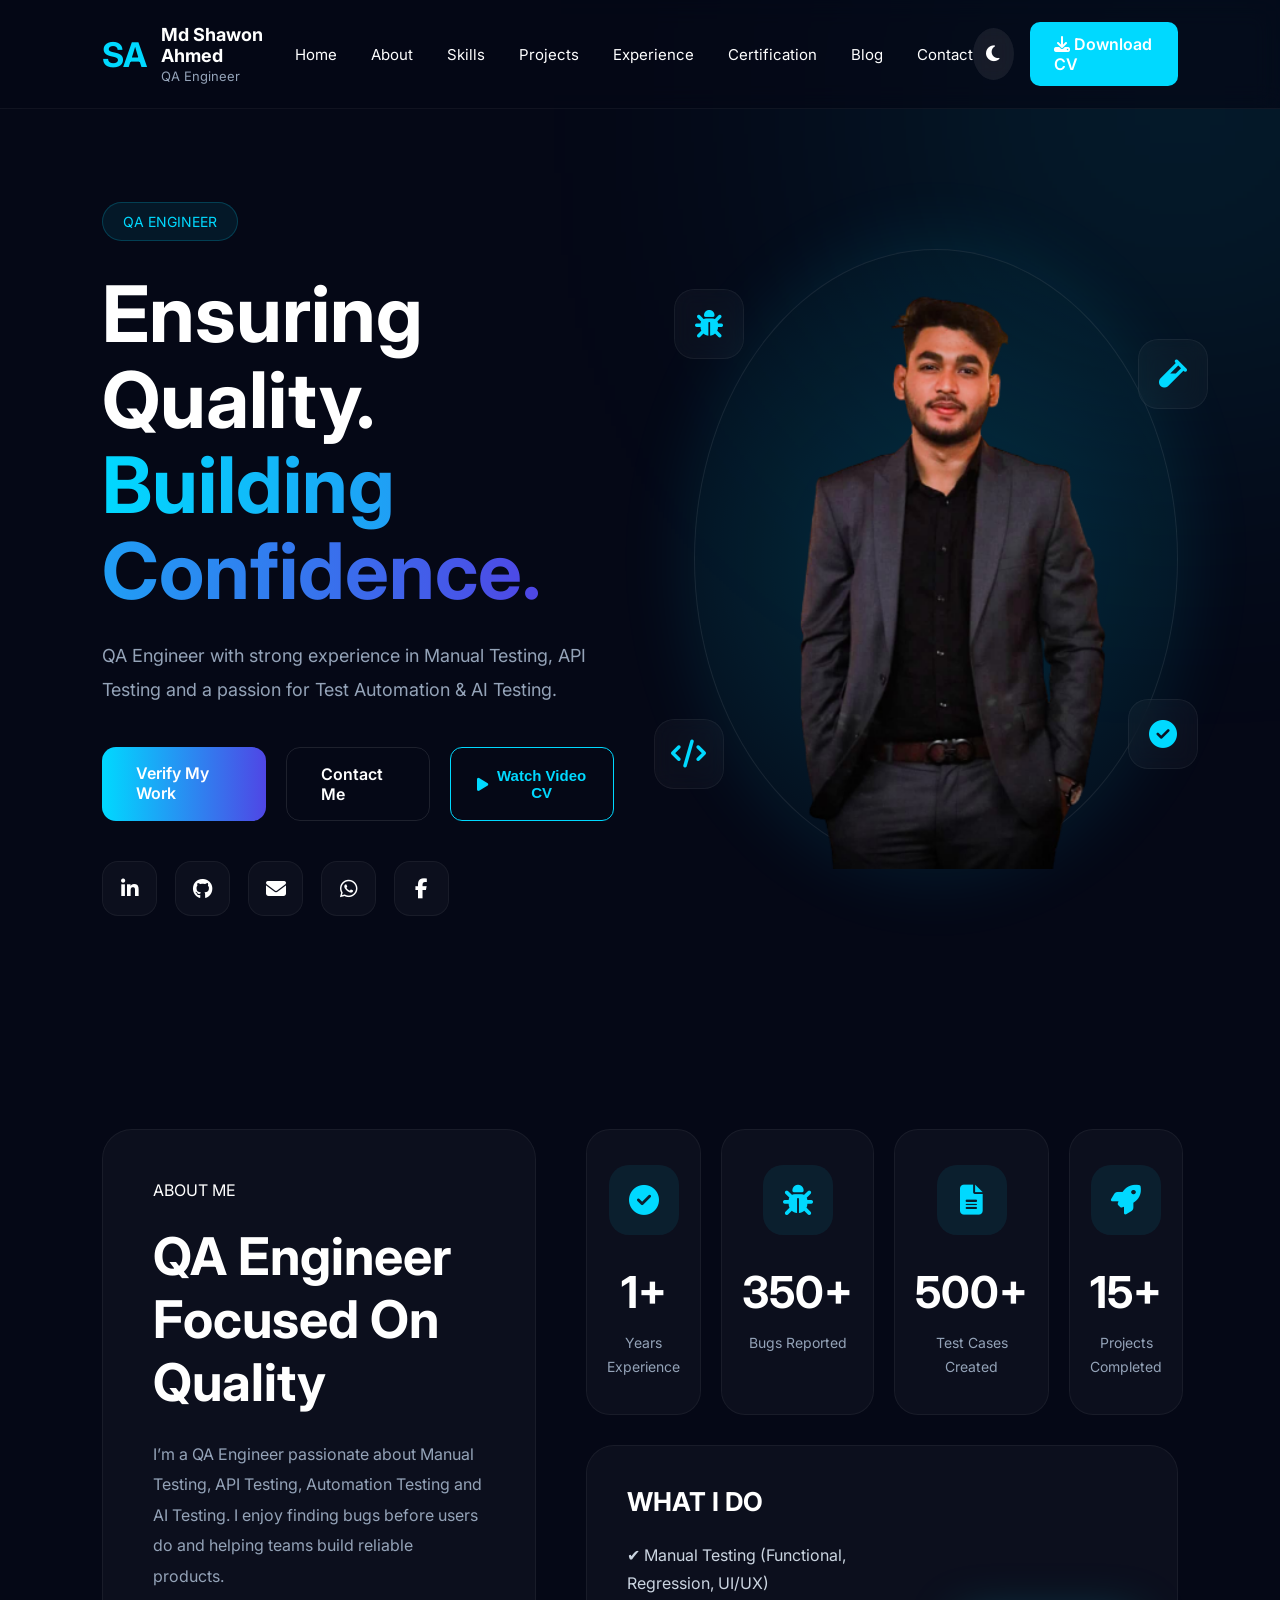
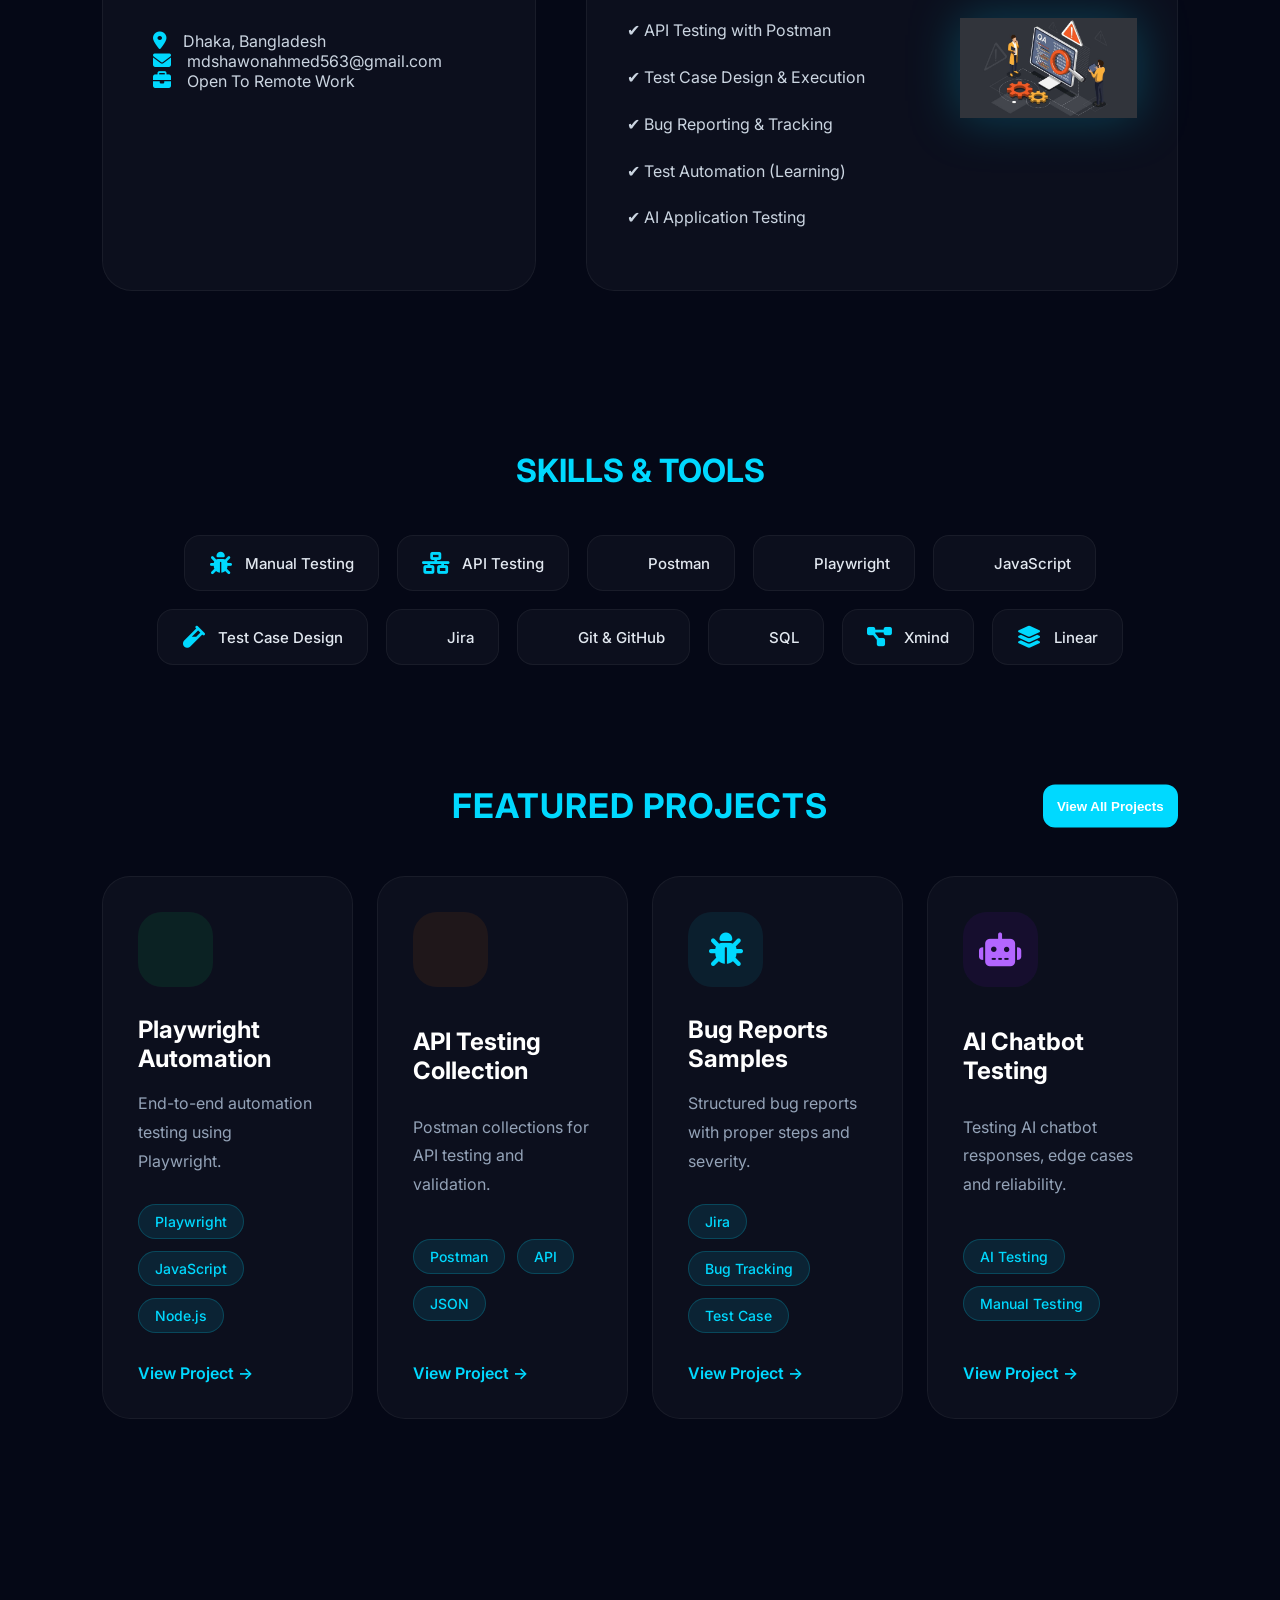
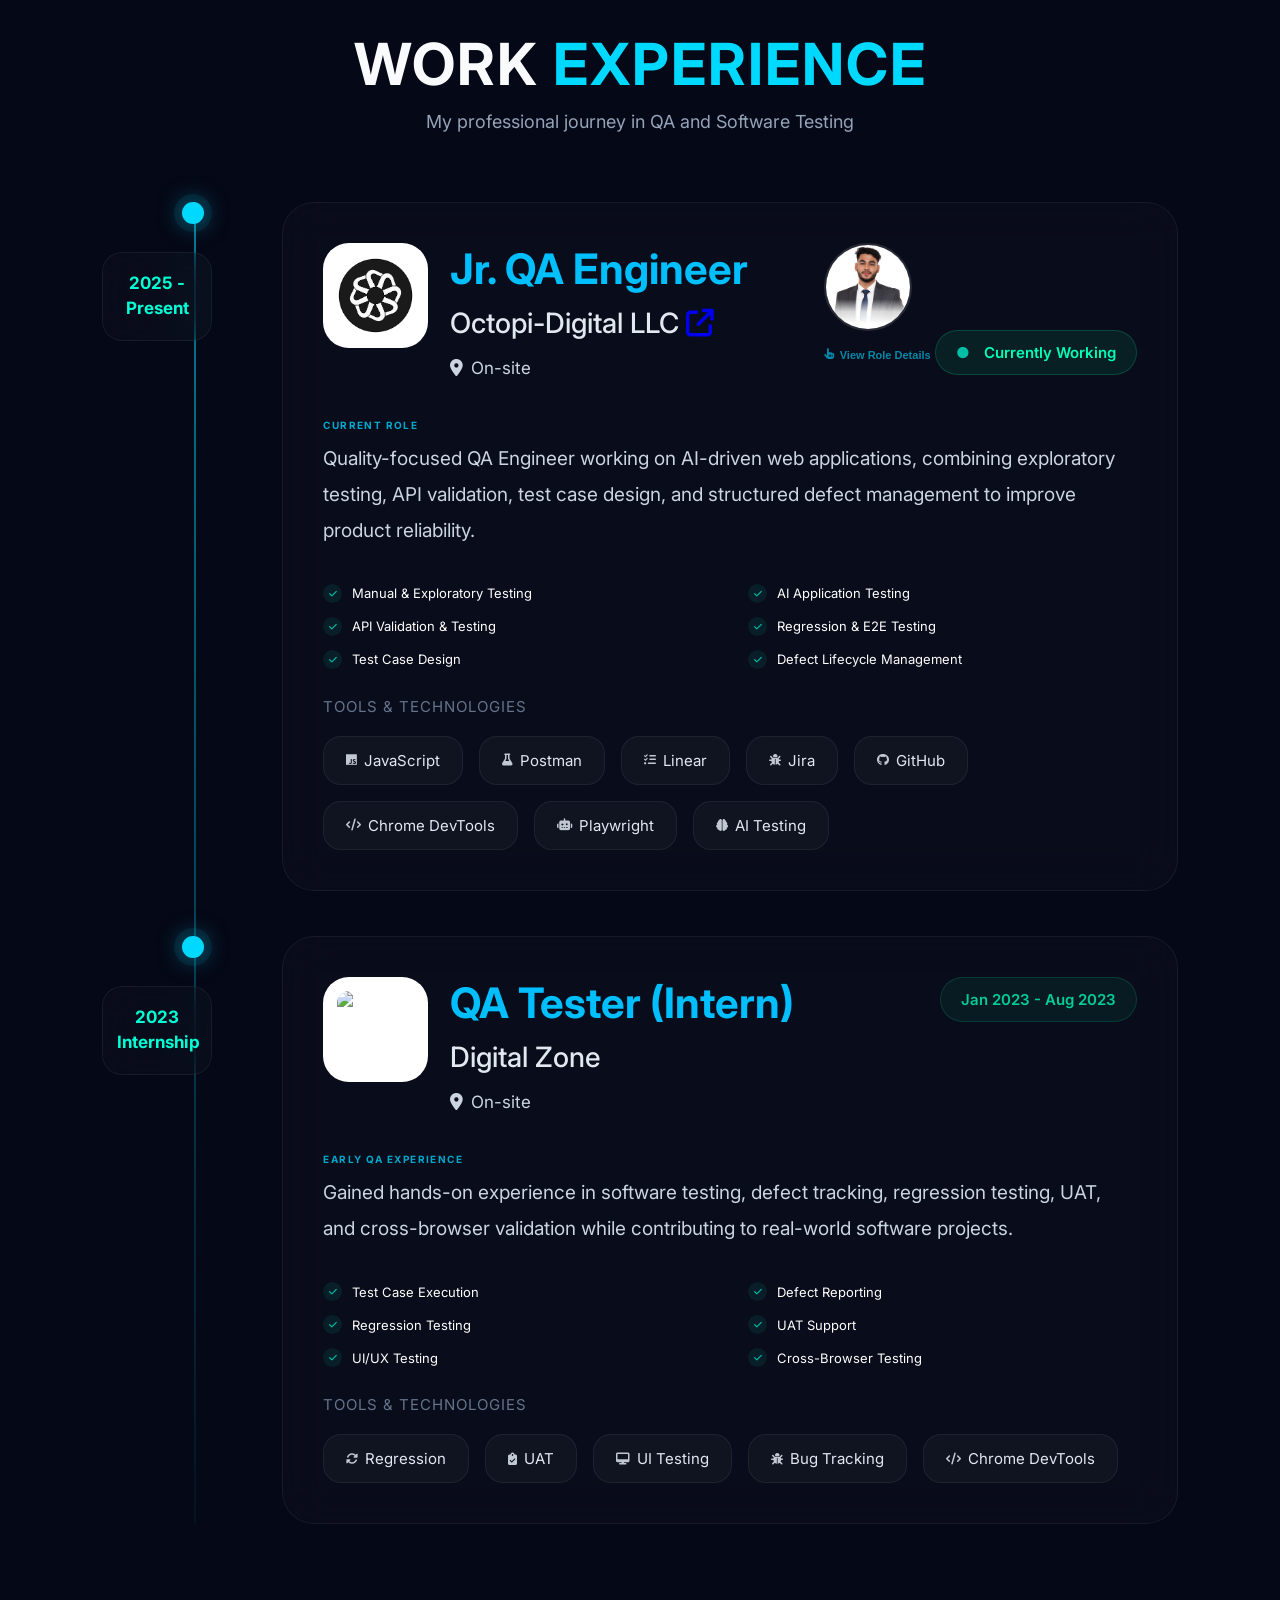
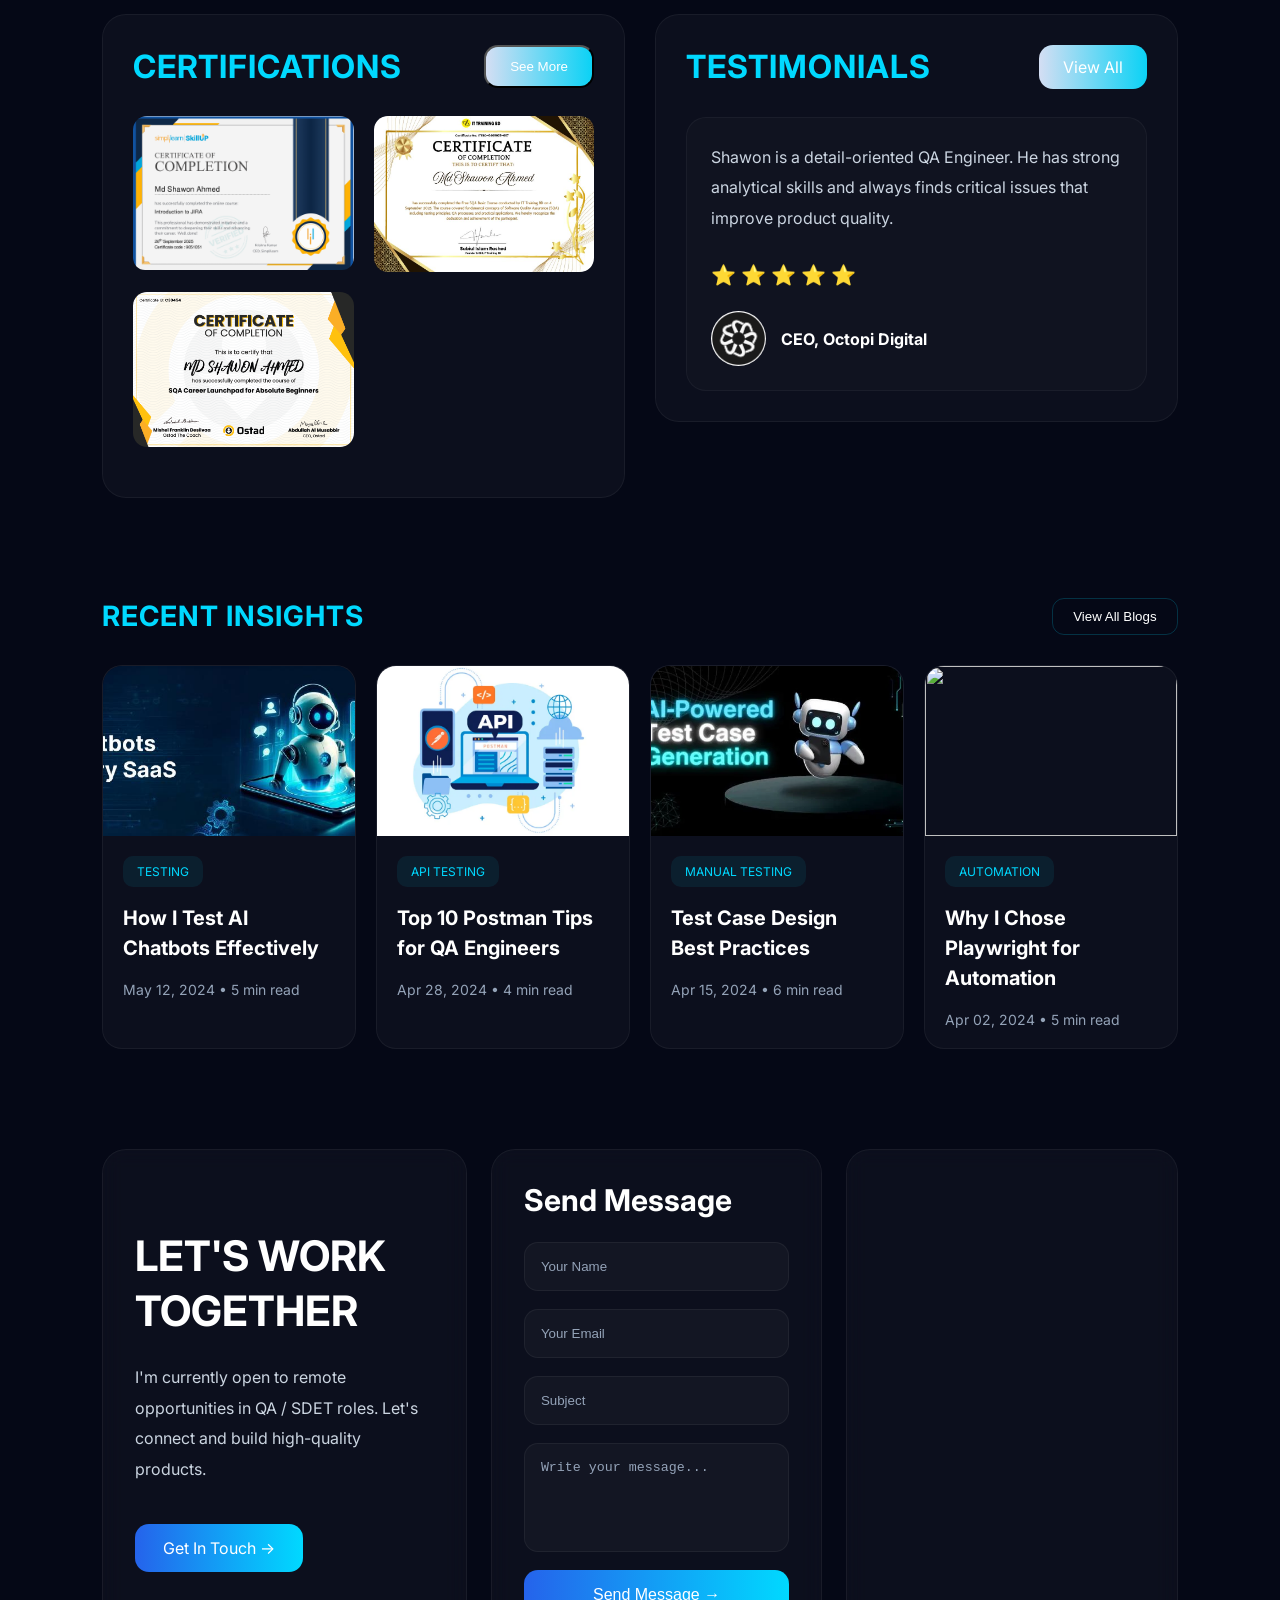
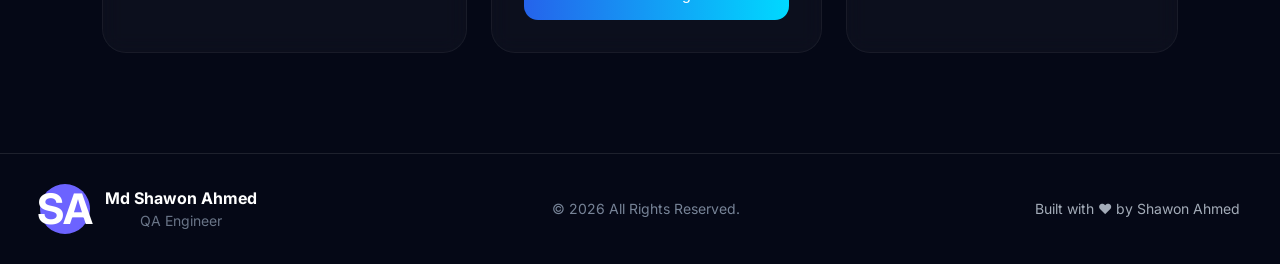
==== commit 358ad381: "Update experience role snapshot modal" ====
--- a/index.html
+++ b/index.html
@@ -6,6 +6,7 @@
     <meta name="viewport" content="width=device-width, initial-scale=1.0" />
 
     <title>Md Shawon Ahmed | QA Engineer</title>
+    <link rel="icon" type="image/png" href="images/head4.jpg">
     <link rel="preconnect" href="https://fonts.googleapis.com">
     <link rel="preconnect" href="https://fonts.gstatic.com" crossorigin>
 
@@ -15,6 +16,10 @@
     <link rel="stylesheet" href="https://cdnjs.cloudflare.com/ajax/libs/font-awesome/6.5.1/css/all.min.css" />
     <link rel="stylesheet" href="https://cdn.jsdelivr.net/gh/devicons/devicon@latest/devicon.min.css">
     <link rel="stylesheet" href="https://cdnjs.cloudflare.com/ajax/libs/font-awesome/6.5.1/css/all.min.css" />
+    <link
+    rel="stylesheet"
+    href="https://cdnjs.cloudflare.com/ajax/libs/font-awesome/6.5.2/css/all.min.css"
+>
 </head>
 
 <body>
@@ -691,9 +696,11 @@
     </section>
 
 
-    <!-- EXPERIENCE SECTION -->
-
-    <section class="experience-section" id="experience">
+   <!-- EXPERIENCE SECTION -->
+
+<section class="experience-section" id="experience">
+
+    <div class="experience-heading">
 
         <h2>
             WORK <span>EXPERIENCE</span>
@@ -703,92 +710,360 @@
             My professional journey in QA and Software Testing
         </p>
 
-
-        <div class="experience-wrapper">
-
-            <!-- TIMELINE -->
-
-            <div class="timeline-line"></div>
-
-
-            <!-- EXPERIENCE 1 -->
-
-            <div class="experience-card">
-
-                <!-- LEFT -->
-
-                <div class="timeline-left">
-
-                    <div class="timeline-dot"></div>
-
-                    <div class="experience-date">
-
-                        2025 -
-                        <br>
-                        Present
-
-                    </div>
-
-                </div>
-
-
-                <!-- RIGHT -->
-
-                <div class="experience-content">
-
-
-                    <!-- TOP -->
-
-                    <div class="experience-top">
-
-
-                        <!-- LEFT -->
-
-                        <div class="company-left">
-
-                            <img class="company-logo" src="images/octopi-logo.png" alt="">
-
-
-                            <div class="company-text">
-
-                                <h3>
-                                    Jr. QA Engineer
-                                </h3>
-
-                                <h4 class="company-link">
-
-                                    Octopi-Digital LLC
-
-                                    <a href="https://octopi-digital.com/" target="_blank">
-
-                                        <i class="fa-solid fa-arrow-up-right-from-square"></i>
-
-                                    </a>
-
-                                </h4>
-
-                                <div class="location">
-
-                                    📍 On-side
-
-                                </div>
+    </div>
+
+
+    <div class="experience-wrapper">
+
+        <div class="timeline-line"></div>
+
+
+        <!-- CURRENT EXPERIENCE -->
+
+        <article class="experience-card current-experience-card">
+
+            <div class="timeline-left">
+
+                <div class="timeline-dot"></div>
+
+                <div class="experience-date">
+
+                    2025 -
+                    <br>
+                    Present
+
+                </div>
+
+            </div>
+
+
+            <div class="experience-content">
+
+
+                <div class="experience-top">
+
+
+                    <div class="company-left">
+
+                        <img
+                            class="company-logo"
+                            src="images/octopi-logo.png"
+                            alt="Octopi-Digital Logo"
+                        >
+
+
+                        <div class="company-text">
+
+                            <h3>
+                                Jr. QA Engineer
+                            </h3>
+
+
+                            <h4 class="company-link">
+
+                                Octopi-Digital LLC
+
+                                <a
+                                    href="https://octopi-digital.com/"
+                                    target="_blank"
+                                    rel="noopener noreferrer"
+                                    aria-label="Visit Octopi-Digital"
+                                >
+
+                                    <i class="fa-solid fa-arrow-up-right-from-square"></i>
+
+                                </a>
+
+                            </h4>
+
+
+                            <div class="location">
+
+                                <i class="fa-solid fa-location-dot"></i>
+
+                                On-site
 
                             </div>
 
                         </div>
 
-
-
-                        <!-- RIGHT -->
-
-                        <div class="top-right">
-
-                            <img class="profile-image" src="images/profileoc.png" alt="">
-
-
-                            <div class="working-badge">
-
-                                ● Currently Working
+                    </div>
+
+
+
+                    <div class="top-right">
+
+                        <button
+                            type="button"
+                            class="profile-trigger"
+                            onclick="openRoleModal()"
+                            aria-label="View role snapshot"
+                        >
+
+                            <img
+                                class="profile-image"
+                                src="images/profileoc.png"
+                                alt="Md Shawon Ahmed"
+                            >
+<span class="profile-click-hint">
+
+                    <i class="fa-solid fa-hand-pointer"></i>
+
+                    View Role Details
+
+                </span>
+                        </button>
+
+
+                        <div class="working-badge">
+
+                            <span>●</span>
+
+                            Currently Working
+
+                        </div>
+
+                    </div>
+
+                </div>
+
+
+
+                <div class="role-summary">
+
+                    <span class="role-label">
+                        CURRENT ROLE
+                    </span>
+
+
+                    <p class="experience-description">
+
+                        Quality-focused QA Engineer working on AI-driven web
+                        applications, combining exploratory testing, API
+                        validation, test case design, and structured defect
+                        management to improve product reliability.
+
+                    </p>
+
+                </div>
+
+
+
+                <div class="qa-focus-grid">
+
+
+                    <div class="qa-focus-item">
+
+                        <span class="focus-icon">
+                            <i class="fa-solid fa-check"></i>
+                        </span>
+
+                        Manual & Exploratory Testing
+
+                    </div>
+
+
+                    <div class="qa-focus-item">
+
+                        <span class="focus-icon">
+                            <i class="fa-solid fa-check"></i>
+                        </span>
+
+                        AI Application Testing
+
+                    </div>
+
+
+                    <div class="qa-focus-item">
+
+                        <span class="focus-icon">
+                            <i class="fa-solid fa-check"></i>
+                        </span>
+
+                        API Validation & Testing
+
+                    </div>
+
+
+                    <div class="qa-focus-item">
+
+                        <span class="focus-icon">
+                            <i class="fa-solid fa-check"></i>
+                        </span>
+
+                        Regression & E2E Testing
+
+                    </div>
+
+
+                    <div class="qa-focus-item">
+
+                        <span class="focus-icon">
+                            <i class="fa-solid fa-check"></i>
+                        </span>
+
+                        Test Case Design
+
+                    </div>
+
+
+                    <div class="qa-focus-item">
+
+                        <span class="focus-icon">
+                            <i class="fa-solid fa-check"></i>
+                        </span>
+
+                        Defect Lifecycle Management
+
+                    </div>
+
+                </div>
+
+
+
+                <p class="tools-title">
+
+                    TOOLS & TECHNOLOGIES
+
+                </p>
+
+
+                <div class="skills-tags">
+
+
+                    <span>
+
+                        <i class="fa-brands fa-js"></i>
+
+                        JavaScript
+
+                    </span>
+
+
+                    <span>
+
+                        <i class="fa-solid fa-flask"></i>
+
+                        Postman
+
+                    </span>
+
+
+                    <span>
+
+                        <i class="fa-solid fa-list-check"></i>
+
+                        Linear
+
+                    </span>
+
+
+                    <span>
+
+                        <i class="fa-solid fa-bug"></i>
+
+                        Jira
+
+                    </span>
+
+
+                    <span>
+
+                        <i class="fa-brands fa-github"></i>
+
+                        GitHub
+
+                    </span>
+
+
+                    <span>
+
+                        <i class="fa-solid fa-code"></i>
+
+                        Chrome DevTools
+
+                    </span>
+
+
+                    <span>
+
+                        <i class="fa-solid fa-robot"></i>
+
+                        Playwright
+
+                    </span>
+
+
+                    <span>
+
+                        <i class="fa-solid fa-brain"></i>
+
+                        AI Testing
+
+                    </span>
+
+                </div>
+
+            </div>
+
+        </article>
+
+
+
+        <!-- PREVIOUS EXPERIENCE -->
+
+        <article class="experience-card">
+
+            <div class="timeline-left">
+
+                <div class="timeline-dot"></div>
+
+                <div class="experience-date">
+
+                    2023
+                    <br>
+                    Internship
+
+                </div>
+
+            </div>
+
+
+
+            <div class="experience-content">
+
+
+                <div class="experience-top">
+
+
+                    <div class="company-left">
+
+                        <img
+                            class="company-logo"
+                            src="images/intern-logo.png"
+                            alt="Digital Zone Logo"
+                        >
+
+
+                        <div class="company-text">
+
+                            <h3>
+                                QA Tester (Intern)
+                            </h3>
+
+
+                            <h4 class="company-link">
+
+                                Digital Zone
+
+                            </h4>
+
+
+                            <div class="location">
+
+                                <i class="fa-solid fa-location-dot"></i>
+
+                                On-site
 
                             </div>
 
@@ -797,217 +1072,327 @@
                     </div>
 
 
-                    <!-- DESCRIPTION -->
+                    <div class="top-right">
+
+                        <div class="working-badge previous-badge">
+
+                            Jan 2023 - Aug 2023
+
+                        </div>
+
+                    </div>
+
+                </div>
+
+
+
+                <div class="role-summary">
+
+                    <span class="role-label">
+                        EARLY QA EXPERIENCE
+                    </span>
+
 
                     <p class="experience-description">
 
-                        Working as a QA Engineer in AI-driven web applications,
-                        ensuring high quality through manual testing,
-                        API testing, and test case development.
+                        Gained hands-on experience in software testing,
+                        defect tracking, regression testing, UAT, and
+                        cross-browser validation while contributing to
+                        real-world software projects.
 
                     </p>
 
-
-                    <!-- LIST -->
-
-                    <ul class="experience-list">
-
-                        <li>
-                            Performed manual testing of web & AI applications.
-                        </li>
-
-                        <li>
-                            Reported & tracked bugs using Linear.
-                        </li>
-
-                        <li>
-                            Created & executed test cases and scenarios.
-                        </li>
-
-                        <li>
-                            Collaborated with international clients & developers.
-                        </li>
-
-                        <li>
-                            Performed API testing using Postman.
-                        </li>
-
-                    </ul>
-
-
-                    <!-- TOOLS -->
-
-                    <p class="tools-title">
-                        TOOLS & TECHNOLOGIES
-                    </p>
-
-
-                    <div class="skills-tags">
-
-                        <span>Postman</span>
-
-                        <span>Linear</span>
-
-                        <span>Test Cases</span>
-
-                        <span>Jira</span>
-
-                        <span>Chrome DevTools</span>
-
-                        <span>GitHub</span>
-
-                    </div>
-
-                </div>
-
-            </div>
-
-
-
-
-            <!-- EXPERIENCE 2 -->
-
-            <div class="experience-card">
-
-                <!-- LEFT -->
-
-                <div class="timeline-left">
-
-                    <div class="timeline-dot"></div>
-
-                    <div class="experience-date">
-
-                        2023
-                        <br>
-                        Internship
-
-                    </div>
-
-                </div>
-
-
-
-                <!-- RIGHT -->
-
-                <div class="experience-content">
-
-
-                    <!-- TOP -->
-
-                    <div class="experience-top">
-
-
-                        <!-- LEFT -->
-
-                        <div class="company-left">
-
-                            <img class="company-logo" src="images/intern-logo.png" alt="">
-
-
-                            <div class="company-text">
-
-                                <h3>
-                                    QA Tester (Intern)
-                                </h3>
-
-                                <h4 class="company-link">
-
-                                    Digital Zone
-
-                                    <a href="https://yourcompanywebsite.com" target="_blank">
-
-                                        <i class="fa-solid fa-arrow-up-right-from-square"></i>
-
-                                    </a>
-
-                                </h4>
-
-                                <div class="location">
-
-                                    📍 On-site
-
-                                </div>
-
-                            </div>
-
-                        </div>
-
-
-
-                        <!-- RIGHT -->
-
-                        <div class="top-right">
-
-                            <div class="working-badge">
-
-                                Jan 2023 - Aug 2023
-
-                            </div>
-
-                        </div>
-
-                    </div>
-
-
-                    <!-- DESCRIPTION -->
-
-                    <p class="experience-description">
-
-                        Gained hands-on experience in software testing,
-                        bug tracking and QA processes while working
-                        on real-time projects.
-
-                    </p>
-
-
-                    <!-- LIST -->
-
-                    <ul class="experience-list">
-
-                        <li>
-                            Executed test cases and logged defects.
-                        </li>
-
-                        <li>
-                            Assisted in regression testing and UAT.
-                        </li>
-
-                        <li>
-                            Worked on UI/UX and cross-browser testing.
-                        </li>
-
-                    </ul>
-
-
-                    <!-- TOOLS -->
-
-                    <p class="tools-title">
-                        TOOLS & TECHNOLOGIES
-                    </p>
-
-
-                    <div class="skills-tags">
-
-                        <span>Regression</span>
-
-                        <span>UAT</span>
-
-                        <span>UI Testing</span>
-
-                        <span>Bug Tracking</span>
-
-                        <span>Chrome DevTools</span>
-
-                    </div>
-
-                </div>
-
-            </div>
-
-        </div>
-
-    </section>
-
+                </div>
+
+
+
+                <div class="qa-focus-grid">
+
+
+                    <div class="qa-focus-item">
+
+                        <span class="focus-icon">
+                            <i class="fa-solid fa-check"></i>
+                        </span>
+
+                        Test Case Execution
+
+                    </div>
+
+
+                    <div class="qa-focus-item">
+
+                        <span class="focus-icon">
+                            <i class="fa-solid fa-check"></i>
+                        </span>
+
+                        Defect Reporting
+
+                    </div>
+
+
+                    <div class="qa-focus-item">
+
+                        <span class="focus-icon">
+                            <i class="fa-solid fa-check"></i>
+                        </span>
+
+                        Regression Testing
+
+                    </div>
+
+
+                    <div class="qa-focus-item">
+
+                        <span class="focus-icon">
+                            <i class="fa-solid fa-check"></i>
+                        </span>
+
+                        UAT Support
+
+                    </div>
+
+
+                    <div class="qa-focus-item">
+
+                        <span class="focus-icon">
+                            <i class="fa-solid fa-check"></i>
+                        </span>
+
+                        UI/UX Testing
+
+                    </div>
+
+
+                    <div class="qa-focus-item">
+
+                        <span class="focus-icon">
+                            <i class="fa-solid fa-check"></i>
+                        </span>
+
+                        Cross-Browser Testing
+
+                    </div>
+
+                </div>
+
+
+
+                <p class="tools-title">
+
+                    TOOLS & TECHNOLOGIES
+
+                </p>
+
+
+                <div class="skills-tags">
+
+
+                    <span>
+
+                        <i class="fa-solid fa-rotate"></i>
+
+                        Regression
+
+                    </span>
+
+
+                    <span>
+
+                        <i class="fa-solid fa-clipboard-check"></i>
+
+                        UAT
+
+                    </span>
+
+
+                    <span>
+
+                        <i class="fa-solid fa-desktop"></i>
+
+                        UI Testing
+
+                    </span>
+
+
+                    <span>
+
+                        <i class="fa-solid fa-bug"></i>
+
+                        Bug Tracking
+
+                    </span>
+
+
+                    <span>
+
+                        <i class="fa-solid fa-code"></i>
+
+                        Chrome DevTools
+
+                    </span>
+
+                </div>
+
+            </div>
+
+        </article>
+
+    </div>
+
+</section>
+
+
+
+<!-- ROLE SNAPSHOT MODAL -->
+
+<!-- ROLE SNAPSHOT MODAL -->
+
+<div
+    class="role-modal"
+    id="roleModal"
+    onclick="closeRoleModal(event)"
+>
+
+    <div
+        class="role-modal-content"
+        onclick="event.stopPropagation()"
+    >
+
+        <!-- CLOSE BUTTON -->
+
+        <button
+            class="modal-close"
+            type="button"
+            onclick="closeRoleModal()"
+            aria-label="Close role details"
+        >
+
+            <i class="fa-solid fa-xmark"></i>
+
+        </button>
+
+
+        <!-- CLICKABLE PROFILE -->
+
+        <div class="modal-profile">
+
+            <button
+                type="button"
+                class="modal-profile-trigger"
+                onclick="openRoleModal()"
+                aria-label="View role details"
+            >
+
+                <img
+                    src="images/profileoc.png"
+                    alt="Md Shawon Ahmed"
+                >
+
+            </button>
+
+        </div>
+
+
+        <!-- ROLE INFORMATION -->
+
+        <span class="modal-label">
+
+            CURRENT ROLE
+
+        </span>
+
+
+        <h3>
+
+            Md Shawon Ahmed
+
+        </h3>
+
+
+        <p class="modal-role">
+
+            Jr. QA Engineer
+
+        </p>
+
+
+        <p class="modal-company">
+
+            Octopi-Digital LLC
+
+        </p>
+
+
+        <!-- QA FOCUS -->
+
+        <div class="modal-focus-list">
+
+
+            <div>
+
+                <i class="fa-solid fa-check"></i>
+
+                <span>
+                    AI Application Testing
+                </span>
+
+            </div>
+
+
+            <div>
+
+                <i class="fa-solid fa-check"></i>
+
+                <span>
+                    Manual & Exploratory Testing
+                </span>
+
+            </div>
+
+
+            <div>
+
+                <i class="fa-solid fa-check"></i>
+
+                <span>
+                    API Validation
+                </span>
+
+            </div>
+
+
+            <div>
+
+                <i class="fa-solid fa-check"></i>
+
+                <span>
+                    Regression & E2E Testing
+                </span>
+
+            </div>
+
+        </div>
+
+
+        <!-- COMPANY BUTTON -->
+
+        <a
+            href="https://octopi-digital.com/"
+            target="_blank"
+            rel="noopener noreferrer"
+            class="modal-company-btn"
+        >
+
+            View Company
+
+            <i class="fa-solid fa-arrow-up-right-from-square"></i>
+
+        </a>
+
+    </div>
+
+</div>
     <!-- CERTIFICATION SECTION -->
     <!-- CERTIFICATE + TESTIMONIAL SECTION -->
 
@@ -1524,7 +1909,7 @@
             <video id="cvVideo" controls>
 
 
-                <source src="video-cv.mp4" type="video/mp4">
+                <source src="video-cv2.mp4" type="video/mp4">
 
 
             </video>
--- a/style.css
+++ b/style.css
@@ -5726,3 +5726,373 @@
 }
 
 }
+
+/* =========================================
+   EXPERIENCE SECTION UPDATE
+========================================= */
+
+.experience-heading {
+    text-align: center;
+}
+
+.current-experience-card {
+    position: relative;
+}
+
+.profile-trigger {
+    border: none;
+    padding: 0;
+    background: transparent;
+    cursor: pointer;
+    border-radius: 50%;
+}
+
+.profile-trigger .profile-image {
+    transition: transform 0.3s ease, box-shadow 0.3s ease;
+}
+
+.profile-trigger:hover .profile-image {
+    transform: scale(1.08);
+}
+
+.role-summary {
+    margin-top: 26px;
+}
+
+.role-label {
+    display: inline-block;
+    margin-bottom: 10px;
+    font-size: 10px;
+    font-weight: 700;
+    letter-spacing: 1.4px;
+    color: #00a8cc;
+}
+
+.qa-focus-grid {
+    display: grid;
+    grid-template-columns: repeat(2, minmax(220px, 1fr));
+    gap: 14px 36px;
+    margin: 24px 0 28px;
+}
+
+.qa-focus-item {
+    display: flex;
+    align-items: center;
+    gap: 10px;
+    font-size: 13px;
+}
+
+.focus-icon {
+    width: 19px;
+    height: 19px;
+    flex-shrink: 0;
+    display: inline-flex;
+    align-items: center;
+    justify-content: center;
+    border-radius: 50%;
+    color: #00bfa6;
+    background: rgba(0, 191, 166, 0.10);
+    font-size: 9px;
+}
+
+.skills-tags span {
+    display: inline-flex;
+    align-items: center;
+    gap: 7px;
+}
+
+.skills-tags span i {
+    font-size: 12px;
+    opacity: 0.85;
+}
+
+.working-badge span {
+    color: #00bfa6;
+    margin-right: 4px;
+}
+
+.previous-badge {
+    opacity: 0.8;
+}
+
+
+/* =========================================
+   ROLE SNAPSHOT MODAL
+========================================= */
+
+.role-modal {
+    position: fixed;
+    inset: 0;
+    z-index: 9999;
+    display: none;
+    align-items: center;
+    justify-content: center;
+    padding: 20px;
+    background: rgba(5, 12, 24, 0.65);
+    backdrop-filter: blur(9px);
+}
+
+.role-modal.active {
+    display: flex;
+}
+
+.role-modal-content {
+    position: relative;
+    width: min(420px, 100%);
+    padding: 34px;
+    text-align: center;
+    border-radius: 24px;
+    background: var(--card-bg, #ffffff);
+    box-shadow: 0 25px 80px rgba(0, 0, 0, 0.25);
+    animation: roleModalIn 0.28s ease;
+}
+
+@keyframes roleModalIn {
+    from {
+        opacity: 0;
+        transform: translateY(18px) scale(0.96);
+    }
+
+    to {
+        opacity: 1;
+        transform: translateY(0) scale(1);
+    }
+}
+
+.modal-close {
+    position: absolute;
+    top: 14px;
+    right: 17px;
+    border: none;
+    background: transparent;
+    color: inherit;
+    font-size: 20px;
+    cursor: pointer;
+    opacity: 0.65;
+}
+
+.modal-close:hover {
+    opacity: 1;
+}
+
+.modal-profile img {
+    width: 88px;
+    height: 88px;
+    object-fit: cover;
+    border-radius: 50%;
+    border: 4px solid #ffffff;
+    box-shadow: 0 8px 25px rgba(0, 174, 239, 0.22);
+}
+
+.modal-label {
+    display: block;
+    margin-top: 18px;
+    font-size: 10px;
+    font-weight: 700;
+    letter-spacing: 1.5px;
+    color: #00a8cc;
+}
+
+.role-modal-content h3 {
+    margin: 8px 0 4px;
+}
+
+.modal-role {
+    margin: 0;
+    color: #00a8cc;
+    font-weight: 600;
+}
+
+.modal-company {
+    margin: 6px 0 22px;
+    opacity: 0.7;
+}
+
+.modal-focus-list {
+    display: grid;
+    gap: 10px;
+    margin-bottom: 24px;
+    text-align: left;
+}
+
+.modal-focus-list div {
+    display: flex;
+    align-items: center;
+    gap: 10px;
+    padding: 10px 12px;
+    border-radius: 10px;
+    background: rgba(0, 174, 239, 0.06);
+    font-size: 13px;
+}
+
+.modal-focus-list i {
+    color: #00bfa6;
+}
+
+.modal-company-btn {
+    display: inline-flex;
+    align-items: center;
+    gap: 8px;
+    padding: 12px 20px;
+    border-radius: 10px;
+    color: #ffffff;
+    background: linear-gradient(135deg, #08bde8, #4263eb);
+    text-decoration: none;
+    font-size: 13px;
+    font-weight: 600;
+    transition: 0.3s ease;
+}
+
+.modal-company-btn:hover {
+    transform: translateY(-2px);
+}
+
+
+/* =========================================
+   RESPONSIVE
+========================================= */
+
+@media (max-width: 768px) {
+
+    .qa-focus-grid {
+        grid-template-columns: 1fr;
+        gap: 12px;
+    }
+
+    .experience-top {
+        align-items: flex-start;
+    }
+
+    .top-right {
+        margin-left: 10px;
+    }
+
+    .role-modal-content {
+        padding: 28px 22px;
+    }
+}
+
+
+@media (max-width: 520px) {
+
+    .experience-top {
+        flex-direction: column;
+        gap: 22px;
+    }
+
+    .top-right {
+        margin-left: 0;
+        align-items: flex-start;
+    }
+
+    .experience-date {
+        font-size: 12px;
+    }
+
+}
+/* =========================================
+   CLICKABLE PROFILE IMAGE
+========================================= */
+
+.modal-profile-trigger {
+    border: none;
+    background: transparent;
+    padding: 0;
+    cursor: pointer;
+    display: inline-flex;
+    flex-direction: column;
+    align-items: center;
+    gap: 10px;
+}
+
+.modal-profile-trigger img {
+    width: 100px;
+    height: 100px;
+    object-fit: cover;
+    border-radius: 50%;
+    border: 4px solid var(--card-bg, #ffffff);
+    box-shadow: 0 8px 25px rgba(0, 174, 239, 0.25);
+    transition: all 0.3s ease;
+}
+
+.modal-profile-trigger:hover img {
+    transform: scale(1.08);
+    box-shadow: 0 12px 35px rgba(0, 174, 239, 0.40);
+}
+
+.profile-click-hint {
+    display: flex;
+    align-items: center;
+    gap: 6px;
+    font-size: 11px;
+    font-weight: 600;
+    color: #00a8cc;
+    opacity: 0.8;
+    transition: 0.3s ease;
+}
+
+.modal-profile-trigger:hover .profile-click-hint {
+    opacity: 1;
+}
+
+
+/* =========================================
+   MODAL TEXT VISIBILITY
+========================================= */
+
+.role-modal-content {
+    color: #172033;
+}
+
+.role-modal-content h3 {
+    color: #172033;
+}
+
+.modal-company {
+    color: #64748b;
+}
+
+.modal-focus-list div {
+    color: #334155;
+}
+
+.modal-focus-list i {
+    color: #00bfa6;
+}
+
+
+/* =========================================
+   DARK MODE
+========================================= */
+
+body.dark-mode .role-modal-content,
+body.dark-theme .role-modal-content,
+[data-theme="dark"] .role-modal-content {
+    background: #111827;
+    color: #f8fafc;
+}
+
+body.dark-mode .role-modal-content h3,
+body.dark-theme .role-modal-content h3,
+[data-theme="dark"] .role-modal-content h3 {
+    color: #f8fafc;
+}
+
+body.dark-mode .modal-company,
+body.dark-theme .modal-company,
+[data-theme="dark"] .modal-company {
+    color: #cbd5e1;
+}
+
+body.dark-mode .modal-focus-list div,
+body.dark-theme .modal-focus-list div,
+[data-theme="dark"] .modal-focus-list div {
+    color: #f1f5f9;
+    background: rgba(56, 189, 248, 0.10);
+}
+
+body.dark-mode .modal-close,
+body.dark-theme .modal-close,
+[data-theme="dark"] .modal-close {
+    color: #f8fafc;
+}
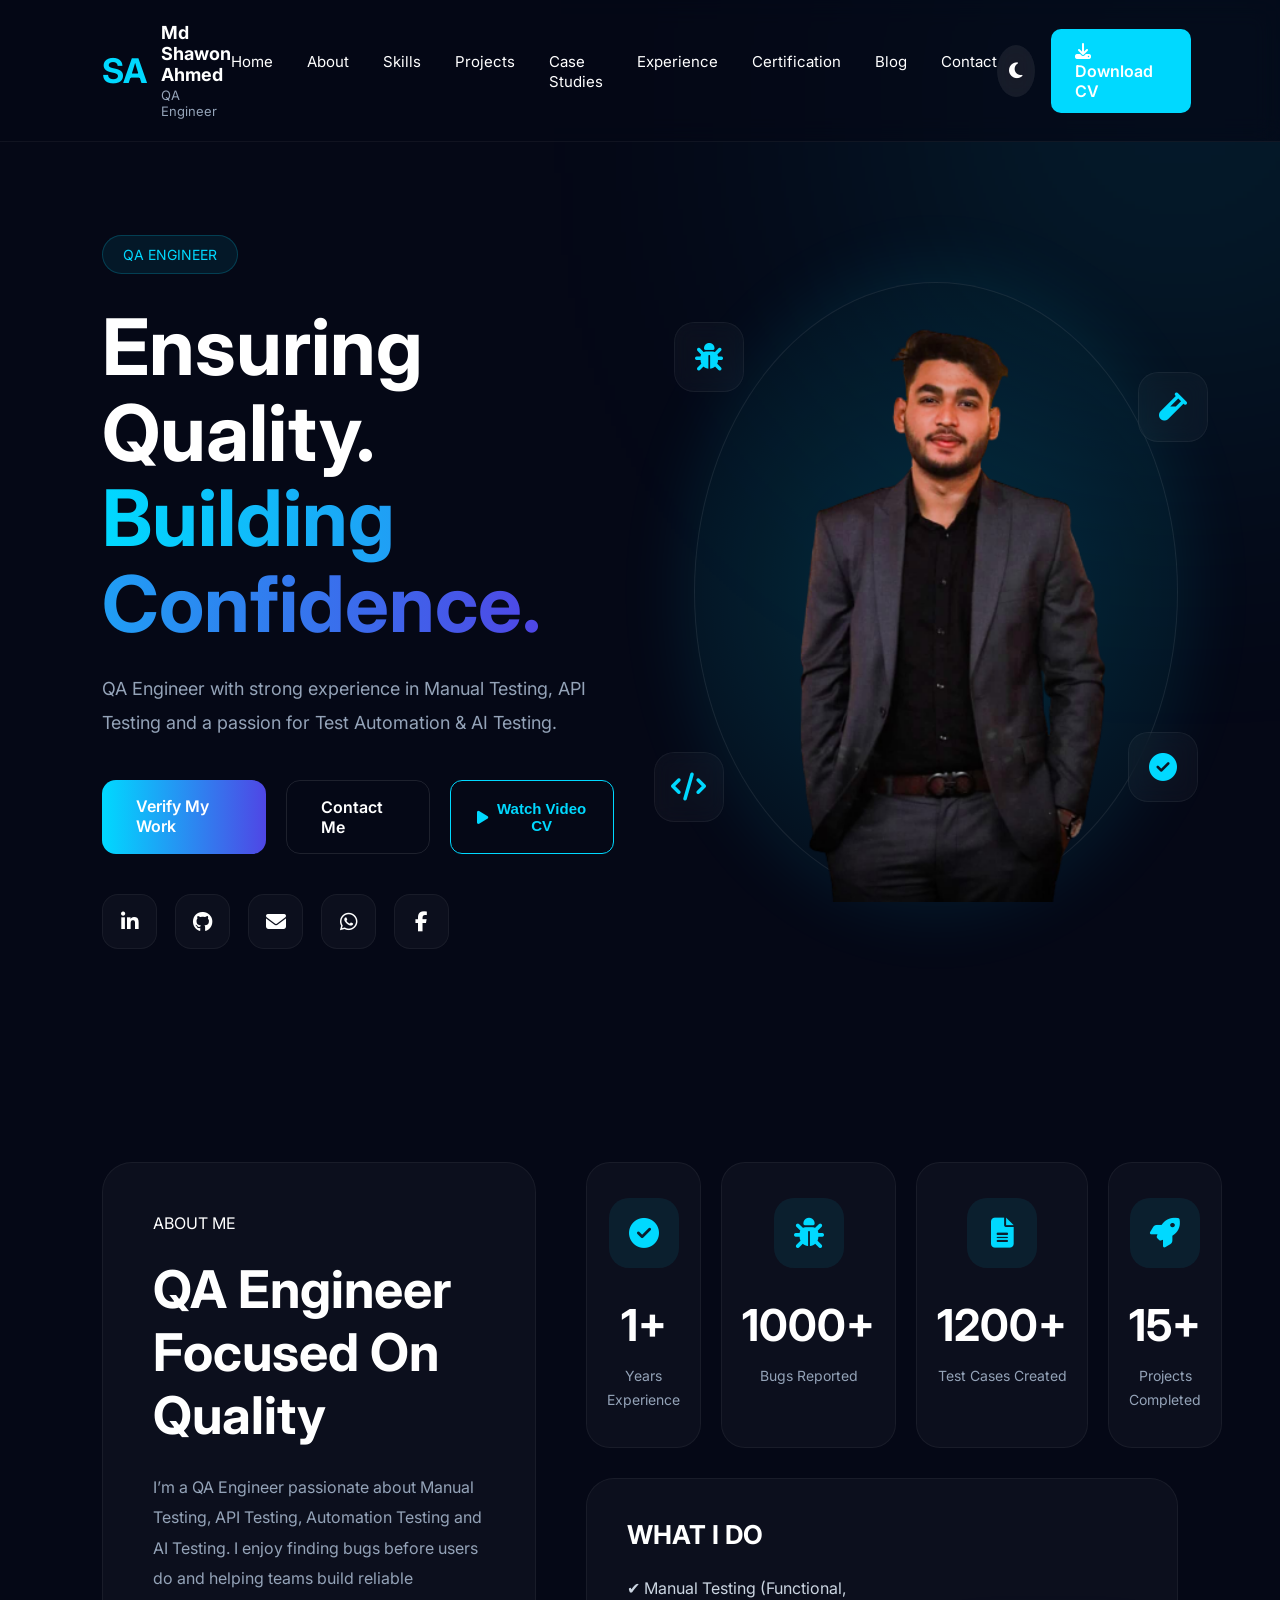
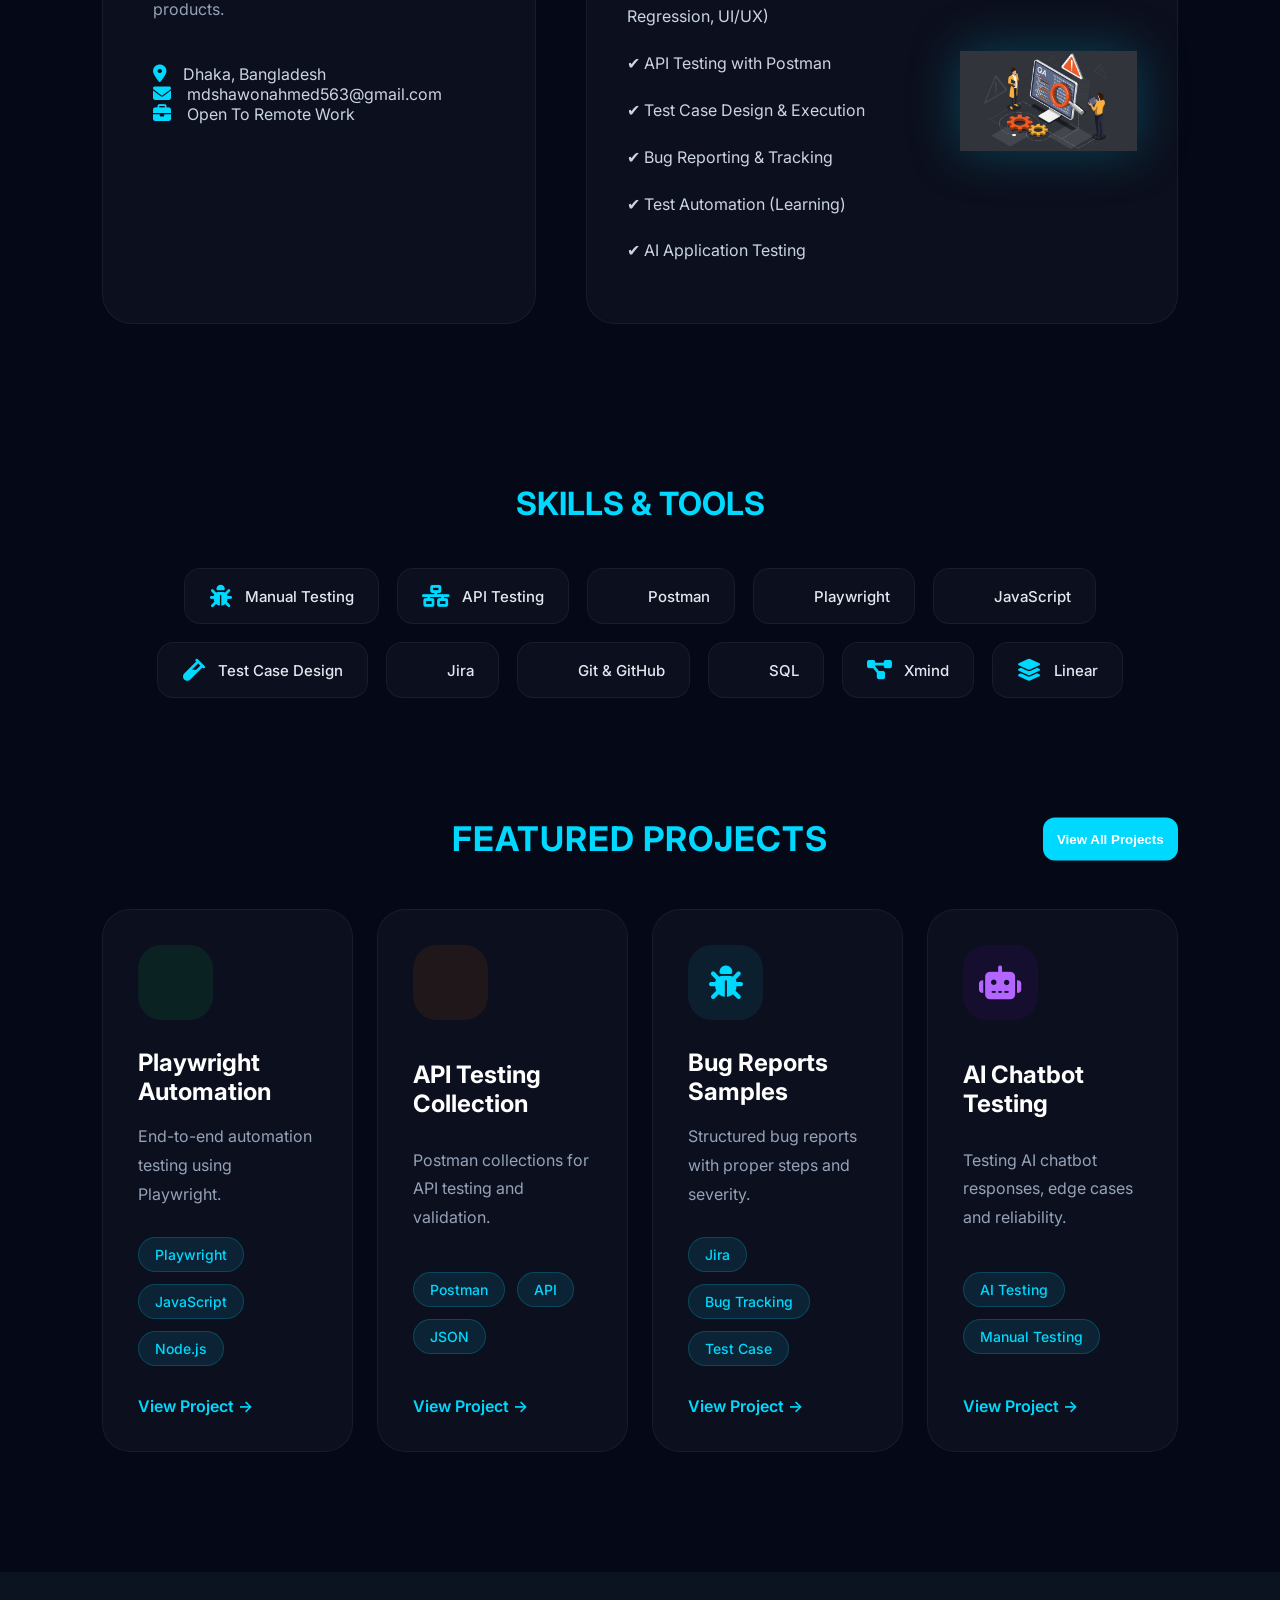
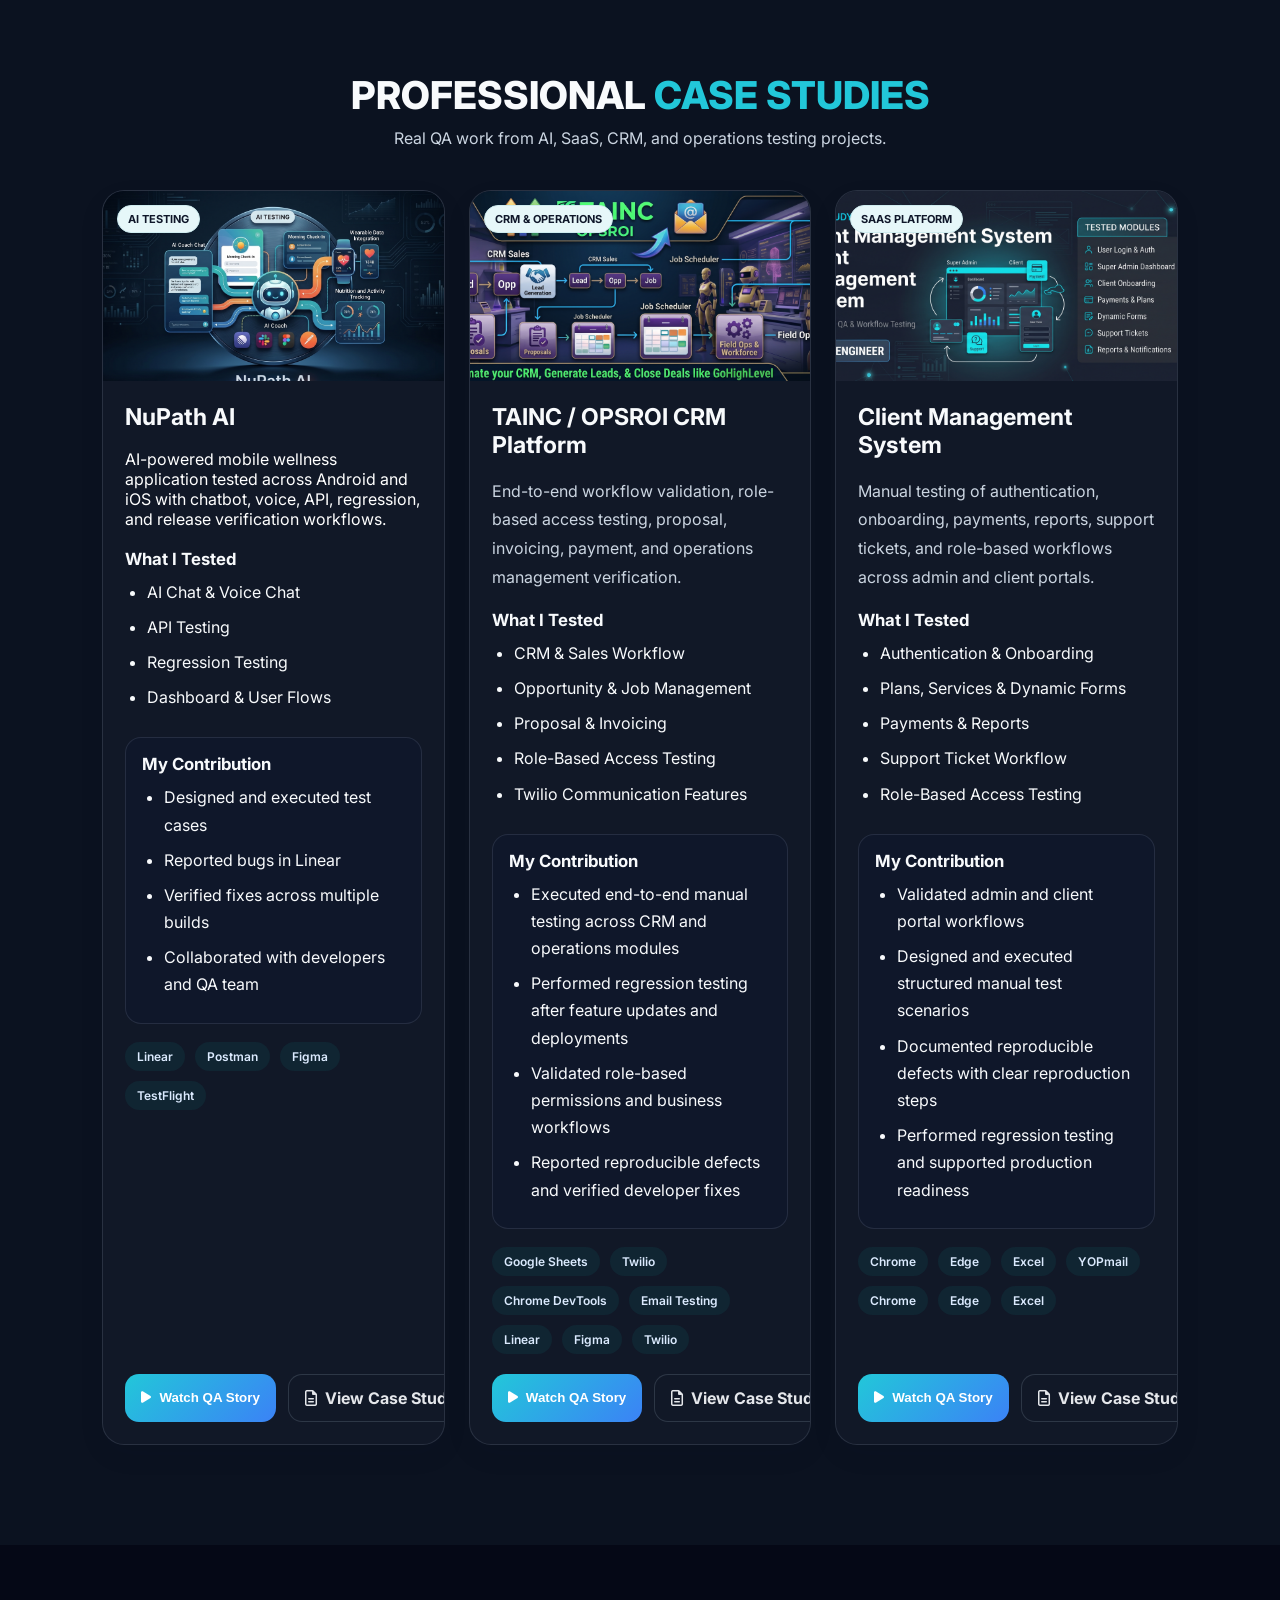
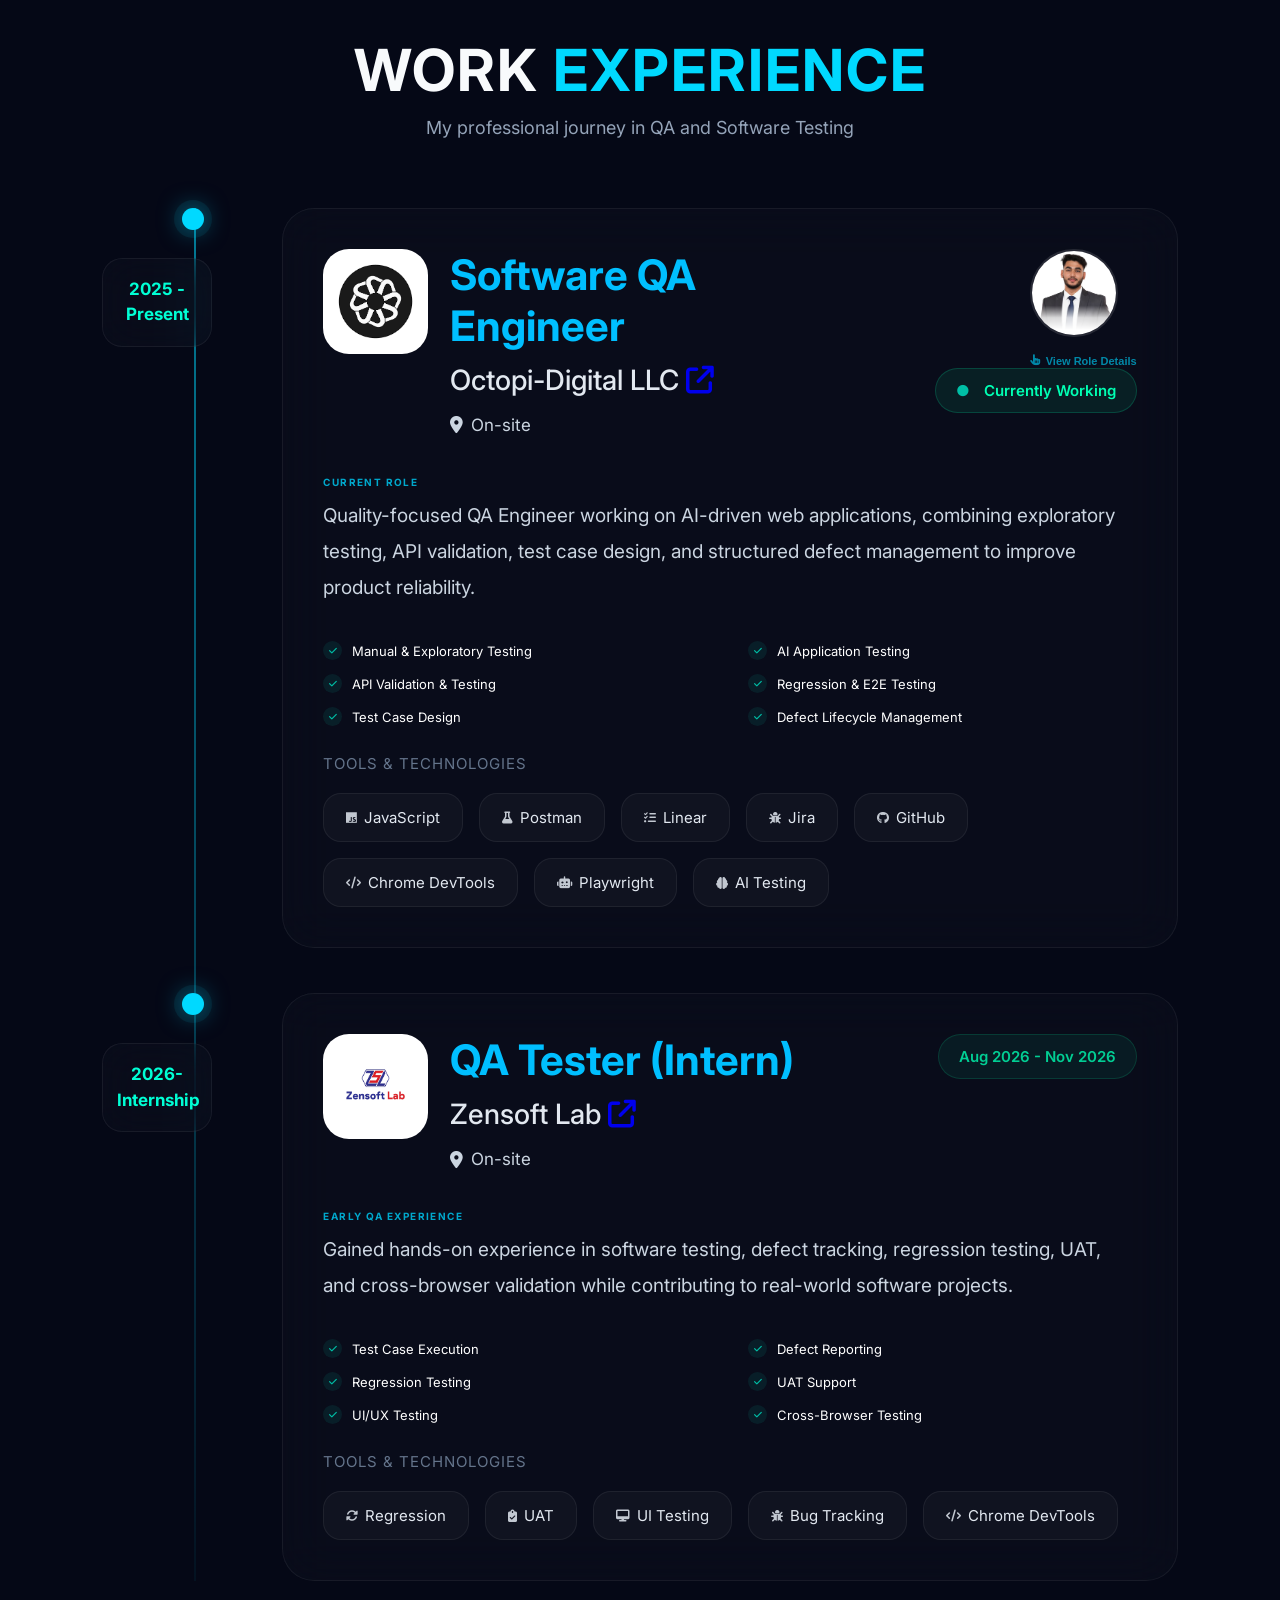
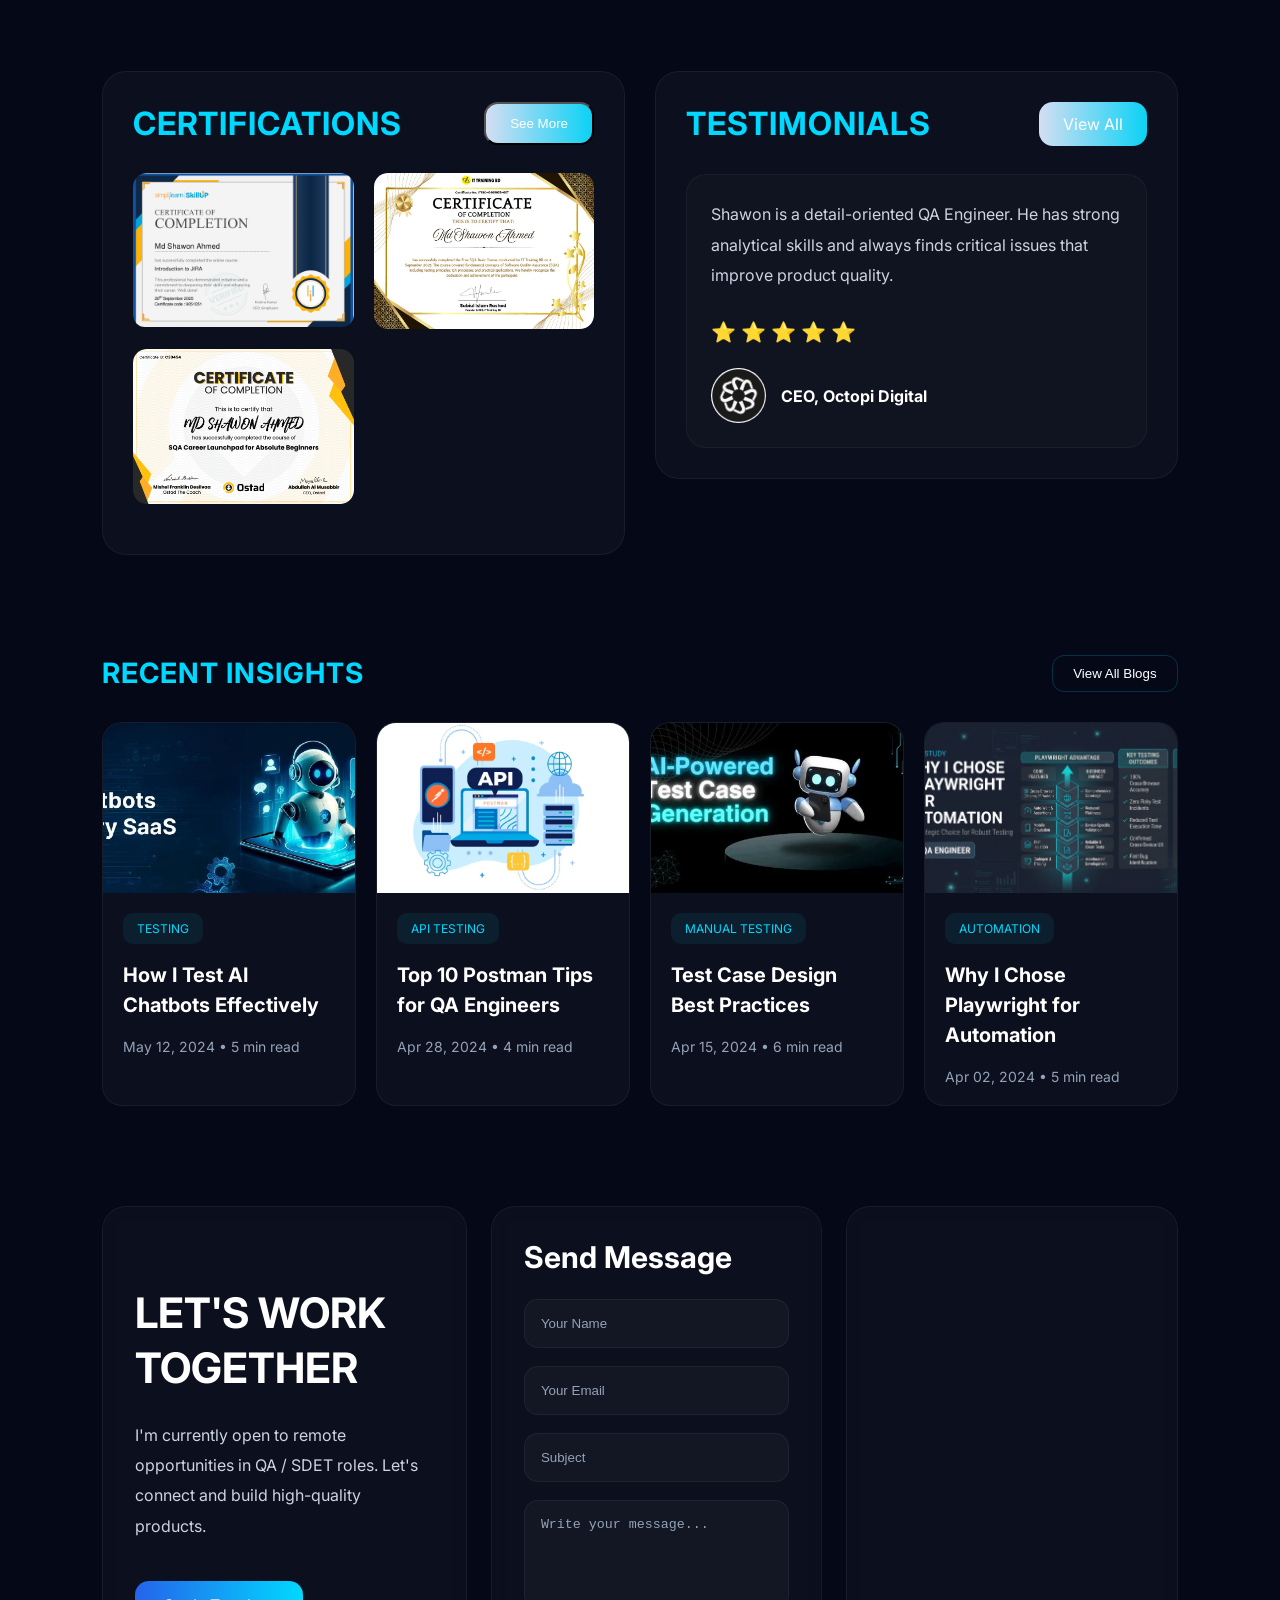
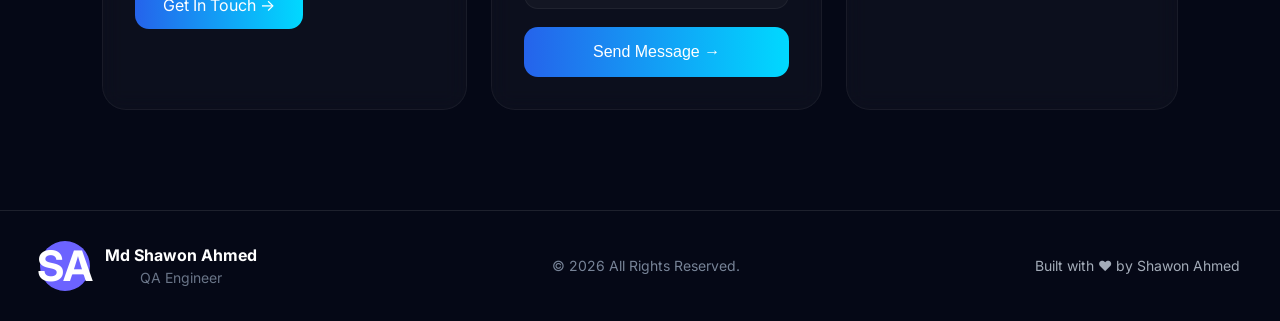
==== commit c067a5a2: "Add case studies, resume update, and portfolio UI improvements" ====
--- a/index.html
+++ b/index.html
@@ -16,10 +16,7 @@
     <link rel="stylesheet" href="https://cdnjs.cloudflare.com/ajax/libs/font-awesome/6.5.1/css/all.min.css" />
     <link rel="stylesheet" href="https://cdn.jsdelivr.net/gh/devicons/devicon@latest/devicon.min.css">
     <link rel="stylesheet" href="https://cdnjs.cloudflare.com/ajax/libs/font-awesome/6.5.1/css/all.min.css" />
-    <link
-    rel="stylesheet"
-    href="https://cdnjs.cloudflare.com/ajax/libs/font-awesome/6.5.2/css/all.min.css"
->
+    <link rel="stylesheet" href="https://cdnjs.cloudflare.com/ajax/libs/font-awesome/6.5.2/css/all.min.css">
 </head>
 
 <body>
@@ -75,6 +72,7 @@
             <li><a href="#skills">Skills</a></li>
 
             <li><a href="#projects">Projects</a></li>
+            <li><a href="#case-studies">Case Studies</a></li>
 
             <li><a href="#experience">Experience</a></li>
 
@@ -98,7 +96,7 @@
 
             </button>
 
-            <a href="cv.pdf" download class="cv-btn">
+            <a href="MD_Shawon_Ahmed_QA_Engineer_Resume.pdf" download class="cv-btn">
 
                 <i class="fa-solid fa-download"></i>
 
@@ -302,10 +300,6 @@
 
         </div>
 
-
-
-        <!-- RIGHT SIDE -->
-
         <!-- RIGHT SIDE -->
 
         <div class="about-right">
@@ -337,7 +331,7 @@
                         <i class="fas fa-bug"></i>
                     </div>
 
-                    <h3>350+</h3>
+                    <h3>1000+</h3>
 
                     <p>Bugs Reported</p>
 
@@ -352,7 +346,7 @@
                         <i class="fas fa-file-lines"></i>
                     </div>
 
-                    <h3>500+</h3>
+                    <h3>1200+</h3>
 
                     <p>Test Cases Created</p>
 
@@ -695,705 +689,999 @@
 
     </section>
 
-
-   <!-- EXPERIENCE SECTION -->
-
-<section class="experience-section" id="experience">
-
-    <div class="experience-heading">
-
-        <h2>
-            WORK <span>EXPERIENCE</span>
-        </h2>
-
-        <p class="experience-subtitle">
-            My professional journey in QA and Software Testing
-        </p>
+    <!-- =========================================
+     PROFESSIONAL CASE STUDIES
+========================================= -->
+
+    <section class="case-studies-section" id="case-studies">
+
+        <div class="section-header">
+
+            <h2>PROFESSIONAL <span>CASE STUDIES</span></h2>
+
+            <p>Real QA work from AI, SaaS, CRM, and operations testing projects.</p>
+
+        </div>
+
+
+        <div class="case-grid">
+
+
+            <!-- NuPath AI -->
+
+            <div class="case-card">
+
+                <div class="case-image">
+
+                    <img src="images/nupath-case.png" alt="NuPath AI">
+
+                    <span class="case-badge">AI TESTING</span>
+
+                </div>
+
+
+                <div class="case-body">
+
+                    <h3>NuPath AI</h3>
+                    <p>
+                        AI-powered mobile wellness application tested across Android and iOS with chatbot, voice, API,
+                        regression, and release verification workflows.
+                    </p>
+                    <br>
+                    <div class="case-section">
+
+                        <h4>What I Tested</h4>
+
+                        <ul>
+
+                            <li>AI Chat &amp; Voice Chat</li>
+
+                            <li>API Testing</li>
+
+                            <li>Regression Testing</li>
+
+                            <li>Dashboard &amp; User Flows</li>
+
+                        </ul>
+
+                    </div>
+
+
+                    <div class="contribution-box">
+
+                        <h4>My Contribution</h4>
+
+                        <ul>
+
+                            <li>Designed and executed test cases</li>
+
+                            <li>Reported bugs in Linear</li>
+
+                            <li>Verified fixes across multiple builds</li>
+
+                            <li>Collaborated with developers and QA team</li>
+
+                        </ul>
+
+                    </div>
+
+
+                    <div class="tool-tags">
+
+                        <span>Linear</span>
+
+                        <span>Postman</span>
+
+                        <span>Figma</span>
+
+                        <span>TestFlight</span>
+
+                    </div>
+
+
+                    <div class="case-buttons">
+
+                        <button class="watch-btn" onclick="openCaseVideo('videos/nupath-qa-story.mp4')">
+
+                            <i class="fa-solid fa-play"></i>
+
+                            Watch QA Story
+
+                        </button>
+
+
+                        <a href="pdf/nupath-case-study.pdf" target="_blank" class="case-btn">
+                            <i class="fa-regular fa-file-lines"></i>
+                            View Case Study
+                        </a>
+
+                    </div>
+
+                </div>
+
+            </div>
+
+
+
+            <!-- TAINC -->
+
+            <div class="case-card">
+
+                <div class="case-image">
+
+                    <img src="images/tainc-case.png" alt="TAINC">
+
+                    <span class="case-badge">CRM &amp; OPERATIONS</span>
+
+                </div>
+
+
+                <div class="case-body">
+
+                    <h3>TAINC / OPSROI CRM Platform</h3>
+
+                    <p class="case-desc">
+                        End-to-end workflow validation, role-based access testing,
+                        proposal, invoicing, payment, and operations management verification.
+                    </p>
+                    <div class="case-section">
+
+                        <h4>What I Tested</h4>
+
+                        <ul>
+
+                            <li>CRM &amp; Sales Workflow</li>
+
+                            <li>Opportunity & Job Management</li>
+
+                            <li>Proposal & Invoicing</li>
+
+                            <li>Role-Based Access Testing</li>
+                            <li>Twilio Communication Features</li>
+
+                        </ul>
+
+                    </div>
+
+
+                    <div class="contribution-box">
+
+                        <h4>My Contribution</h4>
+
+                        <ul>
+
+                            <li>Executed end-to-end manual testing across CRM and operations modules</li>
+
+                            <li>Performed regression testing after feature updates and deployments</li>
+
+                            <li>Validated role-based permissions and business workflows</li>
+
+                            <li>Reported reproducible defects and verified developer fixes</li>
+
+                        </ul>
+
+                    </div>
+                    <div class="tool-tags">
+
+                        <span>Google Sheets</span>
+
+                        <span>Twilio</span>
+
+                        <span>Chrome DevTools</span>
+
+                        <span>Email Testing</span>
+
+                        <span>Linear</span>
+
+                        <span>Figma</span>
+
+                        <span>Twilio</span>
+
+                    </div>
+
+
+                    <div class="case-buttons">
+
+                        <button class="watch-btn" onclick="openCaseVideo('videos/tainc-qa-story.mp4')">
+
+                            <i class="fa-solid fa-play"></i>
+
+                            Watch QA Story
+
+                        </button>
+
+
+                        <a href="pdf/tainc-case-study.pdf" target="_blank" class="case-btn">
+                            <i class="fa-regular fa-file-lines"></i>
+                            View Case Study
+                        </a>
+
+                    </div>
+
+                </div>
+
+            </div>
+
+
+
+            <!-- Client Management -->
+
+            <div class="case-card">
+
+                <div class="case-image">
+
+                    <img src="images/client-case.png" alt="Client Management System">
+
+                    <span class="case-badge">SAAS PLATFORM</span>
+
+                </div>
+
+
+                <div class="case-body">
+
+                    <h3>Client Management System</h3>
+
+                    <p class="case-desc">
+                        Manual testing of authentication, onboarding, payments,
+                        reports, support tickets, and role-based workflows across
+                        admin and client portals.
+                    </p>
+
+                    <div class="case-section">
+
+                        <h4>What I Tested</h4>
+
+                        <ul>
+
+                            <li>Authentication & Onboarding</li>
+
+                            <li>Plans, Services & Dynamic Forms</li>
+
+                            <li>Payments & Reports</li>
+
+                            <li>Support Ticket Workflow</li>
+                            <li>Role-Based Access Testing</li>
+
+                        </ul>
+
+                    </div>
+
+
+                    <div class="contribution-box">
+
+                        <h4>My Contribution</h4>
+
+                        <ul>
+
+                            <li>Validated admin and client portal workflows</li>
+
+                            <li>Designed and executed structured manual test scenarios</li>
+
+                            <li>Documented reproducible defects with clear reproduction steps</li>
+
+                            <li>Performed regression testing and supported production readiness</li>
+
+                        </ul>
+
+                    </div>
+
+                    <div class="tool-tags">
+
+                        <span>Chrome</span>
+
+                        <span>Edge</span>
+
+                        <span>Excel</span>
+
+                        <span>YOPmail</span>
+
+                        <span>Chrome</span>
+
+                        <span>Edge</span>
+
+                        <span>Excel</span>
+
+                    </div>
+
+
+                    <div class="case-buttons">
+
+                        <button class="watch-btn" onclick="openCaseVideo('videos/client-qa-story.mp4')">
+
+                            <i class="fa-solid fa-play"></i>
+
+                            Watch QA Story
+
+                        </button>
+
+
+                        <a href="pdf/client-case-study.pdf" target="_blank" class="case-btn">
+                            <i class="fa-regular fa-file-lines"></i>
+                            View Case Study
+                        </a>
+
+                    </div>
+
+                </div>
+
+            </div>
+
+        </div>
+
+    </section>
+
+
+
+    <!-- VIDEO MODAL -->
+
+    <div class="video-modal" id="caseVideoModal">
+
+        <div class="video-box">
+
+            <span class="close-video" onclick="closeCaseVideo()">&times;</span>
+
+            <video id="caseVideoPlayer" controls>
+
+                <source src="" type="video/mp4">
+
+            </video>
+
+        </div>
 
     </div>
-
-
-    <div class="experience-wrapper">
-
-        <div class="timeline-line"></div>
-
-
-        <!-- CURRENT EXPERIENCE -->
-
-        <article class="experience-card current-experience-card">
-
-            <div class="timeline-left">
-
-                <div class="timeline-dot"></div>
-
-                <div class="experience-date">
-
-                    2025 -
-                    <br>
-                    Present
-
-                </div>
-
-            </div>
-
-
-            <div class="experience-content">
-
-
-                <div class="experience-top">
-
-
-                    <div class="company-left">
-
-                        <img
-                            class="company-logo"
-                            src="images/octopi-logo.png"
-                            alt="Octopi-Digital Logo"
-                        >
-
-
-                        <div class="company-text">
-
-                            <h3>
-                                Jr. QA Engineer
-                            </h3>
-
-
-                            <h4 class="company-link">
-
-                                Octopi-Digital LLC
-
-                                <a
-                                    href="https://octopi-digital.com/"
-                                    target="_blank"
-                                    rel="noopener noreferrer"
-                                    aria-label="Visit Octopi-Digital"
-                                >
-
-                                    <i class="fa-solid fa-arrow-up-right-from-square"></i>
-
-                                </a>
-
-                            </h4>
-
-
-                            <div class="location">
-
-                                <i class="fa-solid fa-location-dot"></i>
-
-                                On-site
+    <!-- EXPERIENCE SECTION -->
+
+    <section class="experience-section" id="experience">
+
+        <div class="experience-heading">
+
+            <h2>
+                WORK <span>EXPERIENCE</span>
+            </h2>
+
+            <p class="experience-subtitle">
+                My professional journey in QA and Software Testing
+            </p>
+
+        </div>
+
+
+        <div class="experience-wrapper">
+
+            <div class="timeline-line"></div>
+
+
+            <!-- CURRENT EXPERIENCE -->
+
+            <article class="experience-card current-experience-card">
+
+                <div class="timeline-left">
+
+                    <div class="timeline-dot"></div>
+
+                    <div class="experience-date">
+
+                        2025 -
+                        <br>
+                        Present
+
+                    </div>
+
+                </div>
+
+
+                <div class="experience-content">
+
+
+                    <div class="experience-top">
+
+
+                        <div class="company-left">
+
+                            <img class="company-logo" src="images/octopi-logo.png" alt="Octopi-Digital Logo">
+
+
+                            <div class="company-text">
+
+                                <h3>
+                                    Software QA Engineer
+                                </h3>
+
+
+                                <h4 class="company-link">
+
+                                    Octopi-Digital LLC
+
+                                    <a href="https://octopi-digital.com/" target="_blank" rel="noopener noreferrer"
+                                        aria-label="Visit Octopi-Digital">
+
+                                        <i class="fa-solid fa-arrow-up-right-from-square"></i>
+
+                                    </a>
+
+                                </h4>
+
+
+                                <div class="location">
+
+                                    <i class="fa-solid fa-location-dot"></i>
+
+                                    On-site
+
+                                </div>
 
                             </div>
 
                         </div>
 
-                    </div>
-
-
-
-                    <div class="top-right">
-
-                        <button
-                            type="button"
-                            class="profile-trigger"
-                            onclick="openRoleModal()"
-                            aria-label="View role snapshot"
-                        >
-
-                            <img
-                                class="profile-image"
-                                src="images/profileoc.png"
-                                alt="Md Shawon Ahmed"
-                            >
-<span class="profile-click-hint">
-
-                    <i class="fa-solid fa-hand-pointer"></i>
-
-                    View Role Details
-
-                </span>
-                        </button>
-
-
-                        <div class="working-badge">
-
-                            <span>●</span>
-
-                            Currently Working
+
+
+                        <div class="top-right">
+
+                            <button type="button" class="profile-trigger" onclick="openRoleModal()"
+                                aria-label="View role snapshot">
+
+                                <img class="profile-image" src="images/profileoc.png" alt="Md Shawon Ahmed">
+                                <span class="profile-click-hint">
+
+                                    <i class="fa-solid fa-hand-pointer"></i>
+
+                                    View Role Details
+
+                                </span>
+                            </button>
+
+
+                            <div class="working-badge">
+
+                                <span>●</span>
+
+                                Currently Working
+
+                            </div>
 
                         </div>
 
                     </div>
 
-                </div>
-
-
-
-                <div class="role-summary">
-
-                    <span class="role-label">
-                        CURRENT ROLE
+
+
+                    <div class="role-summary">
+
+                        <span class="role-label">
+                            CURRENT ROLE
+                        </span>
+
+
+                        <p class="experience-description">
+
+                            Quality-focused QA Engineer working on AI-driven web
+                            applications, combining exploratory testing, API
+                            validation, test case design, and structured defect
+                            management to improve product reliability.
+
+                        </p>
+
+                    </div>
+
+
+
+                    <div class="qa-focus-grid">
+
+
+                        <div class="qa-focus-item">
+
+                            <span class="focus-icon">
+                                <i class="fa-solid fa-check"></i>
+                            </span>
+
+                            Manual & Exploratory Testing
+
+                        </div>
+
+
+                        <div class="qa-focus-item">
+
+                            <span class="focus-icon">
+                                <i class="fa-solid fa-check"></i>
+                            </span>
+
+                            AI Application Testing
+
+                        </div>
+
+
+                        <div class="qa-focus-item">
+
+                            <span class="focus-icon">
+                                <i class="fa-solid fa-check"></i>
+                            </span>
+
+                            API Validation & Testing
+
+                        </div>
+
+
+                        <div class="qa-focus-item">
+
+                            <span class="focus-icon">
+                                <i class="fa-solid fa-check"></i>
+                            </span>
+
+                            Regression & E2E Testing
+
+                        </div>
+
+
+                        <div class="qa-focus-item">
+
+                            <span class="focus-icon">
+                                <i class="fa-solid fa-check"></i>
+                            </span>
+
+                            Test Case Design
+
+                        </div>
+
+
+                        <div class="qa-focus-item">
+
+                            <span class="focus-icon">
+                                <i class="fa-solid fa-check"></i>
+                            </span>
+
+                            Defect Lifecycle Management
+
+                        </div>
+
+                    </div>
+
+
+
+                    <p class="tools-title">
+
+                        TOOLS & TECHNOLOGIES
+
+                    </p>
+
+
+                    <div class="skills-tags">
+
+
+                        <span>
+
+                            <i class="fa-brands fa-js"></i>
+
+                            JavaScript
+
+                        </span>
+
+
+                        <span>
+
+                            <i class="fa-solid fa-flask"></i>
+
+                            Postman
+
+                        </span>
+
+
+                        <span>
+
+                            <i class="fa-solid fa-list-check"></i>
+
+                            Linear
+
+                        </span>
+
+
+                        <span>
+
+                            <i class="fa-solid fa-bug"></i>
+
+                            Jira
+
+                        </span>
+
+
+                        <span>
+
+                            <i class="fa-brands fa-github"></i>
+
+                            GitHub
+
+                        </span>
+
+
+                        <span>
+
+                            <i class="fa-solid fa-code"></i>
+
+                            Chrome DevTools
+
+                        </span>
+
+
+                        <span>
+
+                            <i class="fa-solid fa-robot"></i>
+
+                            Playwright
+
+                        </span>
+
+
+                        <span>
+
+                            <i class="fa-solid fa-brain"></i>
+
+                            AI Testing
+
+                        </span>
+
+                    </div>
+
+                </div>
+
+            </article>
+
+
+
+            <!-- PREVIOUS EXPERIENCE -->
+
+            <article class="experience-card">
+
+                <div class="timeline-left">
+
+                    <div class="timeline-dot"></div>
+
+                    <div class="experience-date">
+
+                        2026-
+                        <br>
+                        Internship
+
+                    </div>
+
+                </div>
+
+
+
+                <div class="experience-content">
+
+
+                    <div class="experience-top">
+
+
+                        <div class="company-left">
+
+                            <img class="company-logo" src="images/intern-logo.png" alt="Digital Zone Logo">
+
+
+                            <div class="company-text">
+
+                                <h3>
+                                    QA Tester (Intern)
+                                </h3>
+
+                                <h4 class="company-link">
+
+                                    Zensoft Lab
+
+                                    <a href="https://www.zensoftlab.com" target="_blank" rel="noopener noreferrer"
+                                        aria-label="Visit Zensoft Lab">
+
+                                        <i class="fa-solid fa-arrow-up-right-from-square"></i>
+
+                                    </a>
+
+                                </h4>
+                                <div class="location">
+
+                                    <i class="fa-solid fa-location-dot"></i>
+
+                                    On-site
+
+                                </div>
+
+                            </div>
+
+                        </div>
+
+
+                        <div class="top-right">
+
+                            <div class="working-badge previous-badge">
+
+                                Aug 2026 - Nov 2026
+
+                            </div>
+
+                        </div>
+
+                    </div>
+
+
+
+                    <div class="role-summary">
+
+                        <span class="role-label">
+                            EARLY QA EXPERIENCE
+                        </span>
+
+
+                        <p class="experience-description">
+
+                            Gained hands-on experience in software testing,
+                            defect tracking, regression testing, UAT, and
+                            cross-browser validation while contributing to
+                            real-world software projects.
+
+                        </p>
+
+                    </div>
+
+
+
+                    <div class="qa-focus-grid">
+
+
+                        <div class="qa-focus-item">
+
+                            <span class="focus-icon">
+                                <i class="fa-solid fa-check"></i>
+                            </span>
+
+                            Test Case Execution
+
+                        </div>
+
+
+                        <div class="qa-focus-item">
+
+                            <span class="focus-icon">
+                                <i class="fa-solid fa-check"></i>
+                            </span>
+
+                            Defect Reporting
+
+                        </div>
+
+
+                        <div class="qa-focus-item">
+
+                            <span class="focus-icon">
+                                <i class="fa-solid fa-check"></i>
+                            </span>
+
+                            Regression Testing
+
+                        </div>
+
+
+                        <div class="qa-focus-item">
+
+                            <span class="focus-icon">
+                                <i class="fa-solid fa-check"></i>
+                            </span>
+
+                            UAT Support
+
+                        </div>
+
+
+                        <div class="qa-focus-item">
+
+                            <span class="focus-icon">
+                                <i class="fa-solid fa-check"></i>
+                            </span>
+
+                            UI/UX Testing
+
+                        </div>
+
+
+                        <div class="qa-focus-item">
+
+                            <span class="focus-icon">
+                                <i class="fa-solid fa-check"></i>
+                            </span>
+
+                            Cross-Browser Testing
+
+                        </div>
+
+                    </div>
+
+
+
+                    <p class="tools-title">
+
+                        TOOLS & TECHNOLOGIES
+
+                    </p>
+
+
+                    <div class="skills-tags">
+
+
+                        <span>
+
+                            <i class="fa-solid fa-rotate"></i>
+
+                            Regression
+
+                        </span>
+
+
+                        <span>
+
+                            <i class="fa-solid fa-clipboard-check"></i>
+
+                            UAT
+
+                        </span>
+
+
+                        <span>
+
+                            <i class="fa-solid fa-desktop"></i>
+
+                            UI Testing
+
+                        </span>
+
+
+                        <span>
+
+                            <i class="fa-solid fa-bug"></i>
+
+                            Bug Tracking
+
+                        </span>
+
+
+                        <span>
+
+                            <i class="fa-solid fa-code"></i>
+
+                            Chrome DevTools
+
+                        </span>
+
+                    </div>
+
+                </div>
+
+            </article>
+
+        </div>
+
+    </section>
+
+    <!-- ROLE SNAPSHOT MODAL -->
+
+    <div class="role-modal" id="roleModal" onclick="closeRoleModal(event)">
+
+        <div class="role-modal-content" onclick="event.stopPropagation()">
+
+            <!-- CLOSE BUTTON -->
+
+            <button class="modal-close" type="button" onclick="closeRoleModal()" aria-label="Close role details">
+
+                <i class="fa-solid fa-xmark"></i>
+
+            </button>
+
+
+            <!-- CLICKABLE PROFILE -->
+
+            <div class="modal-profile">
+
+                <button type="button" class="modal-profile-trigger" onclick="openRoleModal()"
+                    aria-label="View role details">
+
+                    <img src="images/profileoc.png" alt="Md Shawon Ahmed">
+
+                </button>
+
+            </div>
+
+
+            <!-- ROLE INFORMATION -->
+
+            <span class="modal-label">
+
+                CURRENT ROLE
+
+            </span>
+
+
+            <h3>
+
+                Md Shawon Ahmed
+
+            </h3>
+
+
+            <p class="modal-role">
+
+                Jr. QA Engineer
+
+            </p>
+
+
+            <p class="modal-company">
+
+                Octopi-Digital LLC
+
+            </p>
+
+
+            <!-- QA FOCUS -->
+
+            <div class="modal-focus-list">
+
+
+                <div>
+
+                    <i class="fa-solid fa-check"></i>
+
+                    <span>
+                        AI Application Testing
                     </span>
 
-
-                    <p class="experience-description">
-
-                        Quality-focused QA Engineer working on AI-driven web
-                        applications, combining exploratory testing, API
-                        validation, test case design, and structured defect
-                        management to improve product reliability.
-
-                    </p>
-
-                </div>
-
-
-
-                <div class="qa-focus-grid">
-
-
-                    <div class="qa-focus-item">
-
-                        <span class="focus-icon">
-                            <i class="fa-solid fa-check"></i>
-                        </span>
-
+                </div>
+
+
+                <div>
+
+                    <i class="fa-solid fa-check"></i>
+
+                    <span>
                         Manual & Exploratory Testing
-
-                    </div>
-
-
-                    <div class="qa-focus-item">
-
-                        <span class="focus-icon">
-                            <i class="fa-solid fa-check"></i>
-                        </span>
-
-                        AI Application Testing
-
-                    </div>
-
-
-                    <div class="qa-focus-item">
-
-                        <span class="focus-icon">
-                            <i class="fa-solid fa-check"></i>
-                        </span>
-
-                        API Validation & Testing
-
-                    </div>
-
-
-                    <div class="qa-focus-item">
-
-                        <span class="focus-icon">
-                            <i class="fa-solid fa-check"></i>
-                        </span>
-
+                    </span>
+
+                </div>
+
+
+                <div>
+
+                    <i class="fa-solid fa-check"></i>
+
+                    <span>
+                        API Validation
+                    </span>
+
+                </div>
+
+
+                <div>
+
+                    <i class="fa-solid fa-check"></i>
+
+                    <span>
                         Regression & E2E Testing
-
-                    </div>
-
-
-                    <div class="qa-focus-item">
-
-                        <span class="focus-icon">
-                            <i class="fa-solid fa-check"></i>
-                        </span>
-
-                        Test Case Design
-
-                    </div>
-
-
-                    <div class="qa-focus-item">
-
-                        <span class="focus-icon">
-                            <i class="fa-solid fa-check"></i>
-                        </span>
-
-                        Defect Lifecycle Management
-
-                    </div>
-
-                </div>
-
-
-
-                <p class="tools-title">
-
-                    TOOLS & TECHNOLOGIES
-
-                </p>
-
-
-                <div class="skills-tags">
-
-
-                    <span>
-
-                        <i class="fa-brands fa-js"></i>
-
-                        JavaScript
-
                     </span>
 
-
-                    <span>
-
-                        <i class="fa-solid fa-flask"></i>
-
-                        Postman
-
-                    </span>
-
-
-                    <span>
-
-                        <i class="fa-solid fa-list-check"></i>
-
-                        Linear
-
-                    </span>
-
-
-                    <span>
-
-                        <i class="fa-solid fa-bug"></i>
-
-                        Jira
-
-                    </span>
-
-
-                    <span>
-
-                        <i class="fa-brands fa-github"></i>
-
-                        GitHub
-
-                    </span>
-
-
-                    <span>
-
-                        <i class="fa-solid fa-code"></i>
-
-                        Chrome DevTools
-
-                    </span>
-
-
-                    <span>
-
-                        <i class="fa-solid fa-robot"></i>
-
-                        Playwright
-
-                    </span>
-
-
-                    <span>
-
-                        <i class="fa-solid fa-brain"></i>
-
-                        AI Testing
-
-                    </span>
-
-                </div>
-
-            </div>
-
-        </article>
-
-
-
-        <!-- PREVIOUS EXPERIENCE -->
-
-        <article class="experience-card">
-
-            <div class="timeline-left">
-
-                <div class="timeline-dot"></div>
-
-                <div class="experience-date">
-
-                    2023
-                    <br>
-                    Internship
-
-                </div>
-
-            </div>
-
-
-
-            <div class="experience-content">
-
-
-                <div class="experience-top">
-
-
-                    <div class="company-left">
-
-                        <img
-                            class="company-logo"
-                            src="images/intern-logo.png"
-                            alt="Digital Zone Logo"
-                        >
-
-
-                        <div class="company-text">
-
-                            <h3>
-                                QA Tester (Intern)
-                            </h3>
-
-
-                            <h4 class="company-link">
-
-                                Digital Zone
-
-                            </h4>
-
-
-                            <div class="location">
-
-                                <i class="fa-solid fa-location-dot"></i>
-
-                                On-site
-
-                            </div>
-
-                        </div>
-
-                    </div>
-
-
-                    <div class="top-right">
-
-                        <div class="working-badge previous-badge">
-
-                            Jan 2023 - Aug 2023
-
-                        </div>
-
-                    </div>
-
-                </div>
-
-
-
-                <div class="role-summary">
-
-                    <span class="role-label">
-                        EARLY QA EXPERIENCE
-                    </span>
-
-
-                    <p class="experience-description">
-
-                        Gained hands-on experience in software testing,
-                        defect tracking, regression testing, UAT, and
-                        cross-browser validation while contributing to
-                        real-world software projects.
-
-                    </p>
-
-                </div>
-
-
-
-                <div class="qa-focus-grid">
-
-
-                    <div class="qa-focus-item">
-
-                        <span class="focus-icon">
-                            <i class="fa-solid fa-check"></i>
-                        </span>
-
-                        Test Case Execution
-
-                    </div>
-
-
-                    <div class="qa-focus-item">
-
-                        <span class="focus-icon">
-                            <i class="fa-solid fa-check"></i>
-                        </span>
-
-                        Defect Reporting
-
-                    </div>
-
-
-                    <div class="qa-focus-item">
-
-                        <span class="focus-icon">
-                            <i class="fa-solid fa-check"></i>
-                        </span>
-
-                        Regression Testing
-
-                    </div>
-
-
-                    <div class="qa-focus-item">
-
-                        <span class="focus-icon">
-                            <i class="fa-solid fa-check"></i>
-                        </span>
-
-                        UAT Support
-
-                    </div>
-
-
-                    <div class="qa-focus-item">
-
-                        <span class="focus-icon">
-                            <i class="fa-solid fa-check"></i>
-                        </span>
-
-                        UI/UX Testing
-
-                    </div>
-
-
-                    <div class="qa-focus-item">
-
-                        <span class="focus-icon">
-                            <i class="fa-solid fa-check"></i>
-                        </span>
-
-                        Cross-Browser Testing
-
-                    </div>
-
-                </div>
-
-
-
-                <p class="tools-title">
-
-                    TOOLS & TECHNOLOGIES
-
-                </p>
-
-
-                <div class="skills-tags">
-
-
-                    <span>
-
-                        <i class="fa-solid fa-rotate"></i>
-
-                        Regression
-
-                    </span>
-
-
-                    <span>
-
-                        <i class="fa-solid fa-clipboard-check"></i>
-
-                        UAT
-
-                    </span>
-
-
-                    <span>
-
-                        <i class="fa-solid fa-desktop"></i>
-
-                        UI Testing
-
-                    </span>
-
-
-                    <span>
-
-                        <i class="fa-solid fa-bug"></i>
-
-                        Bug Tracking
-
-                    </span>
-
-
-                    <span>
-
-                        <i class="fa-solid fa-code"></i>
-
-                        Chrome DevTools
-
-                    </span>
-
-                </div>
-
-            </div>
-
-        </article>
+                </div>
+
+            </div>
+
+
+            <!-- COMPANY BUTTON -->
+
+            <a href="https://octopi-digital.com/" target="_blank" rel="noopener noreferrer" class="modal-company-btn">
+
+                View Company
+
+                <i class="fa-solid fa-arrow-up-right-from-square"></i>
+
+            </a>
+
+        </div>
 
     </div>
-
-</section>
-
-
-
-<!-- ROLE SNAPSHOT MODAL -->
-
-<!-- ROLE SNAPSHOT MODAL -->
-
-<div
-    class="role-modal"
-    id="roleModal"
-    onclick="closeRoleModal(event)"
->
-
-    <div
-        class="role-modal-content"
-        onclick="event.stopPropagation()"
-    >
-
-        <!-- CLOSE BUTTON -->
-
-        <button
-            class="modal-close"
-            type="button"
-            onclick="closeRoleModal()"
-            aria-label="Close role details"
-        >
-
-            <i class="fa-solid fa-xmark"></i>
-
-        </button>
-
-
-        <!-- CLICKABLE PROFILE -->
-
-        <div class="modal-profile">
-
-            <button
-                type="button"
-                class="modal-profile-trigger"
-                onclick="openRoleModal()"
-                aria-label="View role details"
-            >
-
-                <img
-                    src="images/profileoc.png"
-                    alt="Md Shawon Ahmed"
-                >
-
-            </button>
-
-        </div>
-
-
-        <!-- ROLE INFORMATION -->
-
-        <span class="modal-label">
-
-            CURRENT ROLE
-
-        </span>
-
-
-        <h3>
-
-            Md Shawon Ahmed
-
-        </h3>
-
-
-        <p class="modal-role">
-
-            Jr. QA Engineer
-
-        </p>
-
-
-        <p class="modal-company">
-
-            Octopi-Digital LLC
-
-        </p>
-
-
-        <!-- QA FOCUS -->
-
-        <div class="modal-focus-list">
-
-
-            <div>
-
-                <i class="fa-solid fa-check"></i>
-
-                <span>
-                    AI Application Testing
-                </span>
-
-            </div>
-
-
-            <div>
-
-                <i class="fa-solid fa-check"></i>
-
-                <span>
-                    Manual & Exploratory Testing
-                </span>
-
-            </div>
-
-
-            <div>
-
-                <i class="fa-solid fa-check"></i>
-
-                <span>
-                    API Validation
-                </span>
-
-            </div>
-
-
-            <div>
-
-                <i class="fa-solid fa-check"></i>
-
-                <span>
-                    Regression & E2E Testing
-                </span>
-
-            </div>
-
-        </div>
-
-
-        <!-- COMPANY BUTTON -->
-
-        <a
-            href="https://octopi-digital.com/"
-            target="_blank"
-            rel="noopener noreferrer"
-            class="modal-company-btn"
-        >
-
-            View Company
-
-            <i class="fa-solid fa-arrow-up-right-from-square"></i>
-
-        </a>
-
-    </div>
-
-</div>
-    <!-- CERTIFICATION SECTION -->
     <!-- CERTIFICATE + TESTIMONIAL SECTION -->
 
     <section class="cert-test-section" id="certification">
@@ -1697,7 +1985,7 @@
 
             <div class="blog-card">
 
-                <img src="images/blog4.jpg" alt="">
+                <img src="images/blog4.png" alt="">
 
 
                 <div class="blog-content">
@@ -1742,12 +2030,10 @@
                 high-quality products.
             </p>
 
-            <a href="#contact-form" class="contact-btn">
-
+            <a href="https://mail.google.com/mail/?view=cm&fs=1&to=mdshawonahmed563@gmail.com" target="_blank"
+                rel="noopener noreferrer" class="contact-btn">
                 Get In Touch →
-
             </a>
-
         </div>
 
 
@@ -1920,6 +2206,7 @@
 
 
     </div>
+
     <script src="https://cdn.jsdelivr.net/npm/@emailjs/browser@4/dist/email.min.js"></script>
 
     <script src="script.js"></script>
--- a/style.css
+++ b/style.css
@@ -6095,4 +6095,392 @@
 body.dark-theme .modal-close,
 [data-theme="dark"] .modal-close {
     color: #f8fafc;
-}+}
+/* =========================================
+   PROFESSIONAL CASE STUDIES
+========================================= */
+
+.case-studies-section{
+    padding:100px 8%;
+    background:#f3f5f7;
+}
+
+.section-header{
+    text-align:center;
+    margin-bottom:42px;
+}
+
+.section-header h2{
+    font-size:2.4rem;
+    font-weight:800;
+    color:#111827;
+    margin-bottom:10px;
+}
+
+.section-header h2 span{
+    color:#22c7d9;
+}
+
+.section-header p{
+    color:#64748b;
+}
+
+.case-grid{
+    display:grid;
+    grid-template-columns:repeat(3,1fr);
+    gap:24px;
+}
+
+.case-card{
+    background:#ffffff;
+    border:1px solid #e5e7eb;
+    border-radius:22px;
+    overflow:hidden;
+    box-shadow:0 10px 28px rgba(15,23,42,.06);
+    transition:.3s ease;
+}
+
+.case-card:hover{
+    transform:translateY(-6px);
+    box-shadow:0 18px 40px rgba(15,23,42,.10);
+}
+
+.case-image{
+    position:relative;
+    height:190px;
+    overflow:hidden;
+}
+
+.case-image img{
+    width:100%;
+    height:100%;
+    object-fit:cover;
+}
+
+.case-badge{
+    position:absolute;
+    top:14px;
+    left:14px;
+    background:#e6f7f9;
+    color:#0f172a;
+    border:1px solid #cfecef;
+    padding:6px 10px;
+    border-radius:999px;
+    font-size:11px;
+    font-weight:700;
+}
+
+.case-body{
+    padding:22px;
+    display:flex;
+    flex-direction:column;
+    height:100%;
+}
+
+.case-body h3{
+    font-size:1.45rem;
+    color:#111827;
+    margin-bottom:18px;
+}
+
+.case-section h4,
+.contribution-box h4{
+    font-size:1.05rem;
+    color:#111827;
+    margin-bottom:10px;
+}
+
+.case-section ul,
+.contribution-box ul{
+    padding-left:22px;
+}
+
+.case-section li,
+.contribution-box li{
+    color:#111827;
+    margin-bottom:8px;
+    line-height:1.7;
+}
+
+.contribution-box{
+    background:#f7f7f8;
+    border:1px solid #e5e7eb;
+    border-radius:16px;
+    padding:16px;
+    margin:18px 0;
+}
+
+.case-desc{
+    color:#374151;
+    line-height:1.8;
+    margin-bottom:18px;
+}
+
+.tool-tags{
+    display:flex;
+    flex-wrap:wrap;
+    gap:10px;
+    margin-bottom:20px;
+}
+
+.tool-tags span{
+    background:#e6f4f4;
+    color:#0f172a;
+    padding:7px 12px;
+    border-radius:999px;
+    font-size:12px;
+    font-weight:600;
+}
+.case-card{
+    display:flex;
+    flex-direction:column;
+}
+
+.case-body{
+    flex:1;
+}
+
+.case-buttons{
+    margin-top:auto;
+    display:flex;
+    gap:12px;
+    align-items:stretch;
+}
+
+.watch-btn,
+.case-btn{
+    min-height:48px;
+    white-space:nowrap;
+}
+
+.case-buttons{
+    display:flex;
+    gap:12px;
+}
+
+.watch-btn,
+.case-btn{
+    flex:1;
+    display:inline-flex;
+    align-items:center;
+    justify-content:center;
+    gap:8px;
+    padding:13px 16px;
+    border-radius:14px;
+    font-weight:700;
+    text-decoration:none;
+    cursor:pointer;
+    transition:.3s ease;
+}
+
+.watch-btn{
+    border:none;
+    color:#fff;
+    background:linear-gradient(135deg,#22c7d9,#3b82f6);
+}
+
+.watch-btn:hover{
+    transform:translateY(-2px);
+}
+
+.case-btn{
+    border:1px solid #d1d5db;
+    color:#0f766e;
+    background:#fff;
+}
+
+.case-btn:hover{
+    border-color:#22c7d9;
+    color:#0891b2;
+}
+
+/* Dark mode (your system uses body.light-mode) */
+
+body:not(.light-mode) .case-studies-section{
+    background:#0b1220;
+}
+
+body:not(.light-mode) .case-card{
+    background:#111827;
+    border-color:rgba(148,163,184,.18);
+}
+
+body:not(.light-mode) .case-body h3,
+body:not(.light-mode) .case-section h4,
+body:not(.light-mode) .contribution-box h4,
+body:not(.light-mode) .case-section li,
+body:not(.light-mode) .contribution-box li{
+    color:#f8fafc;
+}
+
+body:not(.light-mode) .case-desc{
+    color:#cbd5e1;
+}
+
+body:not(.light-mode) .contribution-box{
+    background:#0f172a;
+    border-color:rgba(148,163,184,.16);
+}
+
+body:not(.light-mode) .tool-tags span{
+    background:#102532;
+    color:#dbeafe;
+}
+
+body:not(.light-mode) .case-btn{
+    background:#111827;
+    color:#e5e7eb;
+    border-color:rgba(148,163,184,.22);
+}
+
+body:not(.light-mode) .case-btn:hover{
+    color:#22c7d9;
+    border-color:#22c7d9;
+}
+body:not(.light-mode) .section-header h2{
+    color:#f8fafc;
+}
+
+body:not(.light-mode) .section-header p{
+    color:#cbd5e1;
+}
+/* Video modal */
+
+.video-modal{
+    position:fixed;
+    inset:0;
+    display:none;
+    align-items:center;
+    justify-content:center;
+    background:rgba(2,6,23,.82);
+    backdrop-filter:blur(10px);
+    z-index:99999;
+    padding:28px;
+}
+
+.video-modal.show{
+    display:flex;
+}
+
+.video-box{
+    position:relative;
+    width:min(1100px,95vw);
+    background:#000;
+    border-radius:22px;
+    overflow:hidden;
+    box-shadow:0 25px 80px rgba(0,0,0,.45);
+}
+
+.video-box video{
+    width:100%;
+    aspect-ratio:16 / 9;
+    display:block;
+}
+
+.close-video{
+    position:absolute;
+    top:16px;
+    right:16px;
+    width:42px;
+    height:42px;
+    display:flex;
+    align-items:center;
+    justify-content:center;
+    border-radius:50%;
+    background:rgba(15,23,42,.72);
+    color:#fff;
+    font-size:28px;
+    cursor:pointer;
+}
+
+.close-video:hover{
+    background:#22c7d9;
+}
+
+@media(max-width:1024px){
+
+    .case-grid{
+        grid-template-columns:repeat(2,1fr);
+    }
+
+}
+
+@media(max-width:768px){
+
+    .case-grid{
+        grid-template-columns:1fr;
+    }
+
+    .case-buttons{
+        flex-direction:column;
+    }
+
+    .video-modal{
+        padding:16px;
+    }
+
+    .video-box{
+        width:100%;
+    }
+
+}
+/* ===================================
+   CASE STUDY VIDEO MODAL
+=================================== */
+
+document.addEventListener('DOMContentLoaded', () => {
+
+    const caseVideoModal = document.getElementById('caseVideoModal');
+    const caseVideoPlayer = document.getElementById('caseVideoPlayer');
+
+    if (!caseVideoModal || !caseVideoPlayer) return;
+
+    window.openCaseVideo = function(videoPath){
+
+        caseVideoPlayer.src = videoPath;
+
+        caseVideoModal.classList.add('show');
+
+        document.body.style.overflow = 'hidden';
+
+        caseVideoPlayer.play();
+
+    };
+
+    window.closeCaseVideo = function(){
+
+        caseVideoModal.classList.remove('show');
+
+        caseVideoPlayer.pause();
+
+        caseVideoPlayer.currentTime = 0;
+
+        caseVideoPlayer.removeAttribute('src');
+
+        caseVideoPlayer.load();
+
+        document.body.style.overflow = '';
+
+    };
+
+    caseVideoModal.addEventListener('click', (e) => {
+
+        if (e.target === caseVideoModal) {
+
+            window.closeCaseVideo();
+
+        }
+
+    });
+
+    document.addEventListener('keydown', (e) => {
+
+        if (e.key === 'Escape' && caseVideoModal.classList.contains('show')) {
+
+            window.closeCaseVideo();
+
+        }
+
+    });
+
+});
